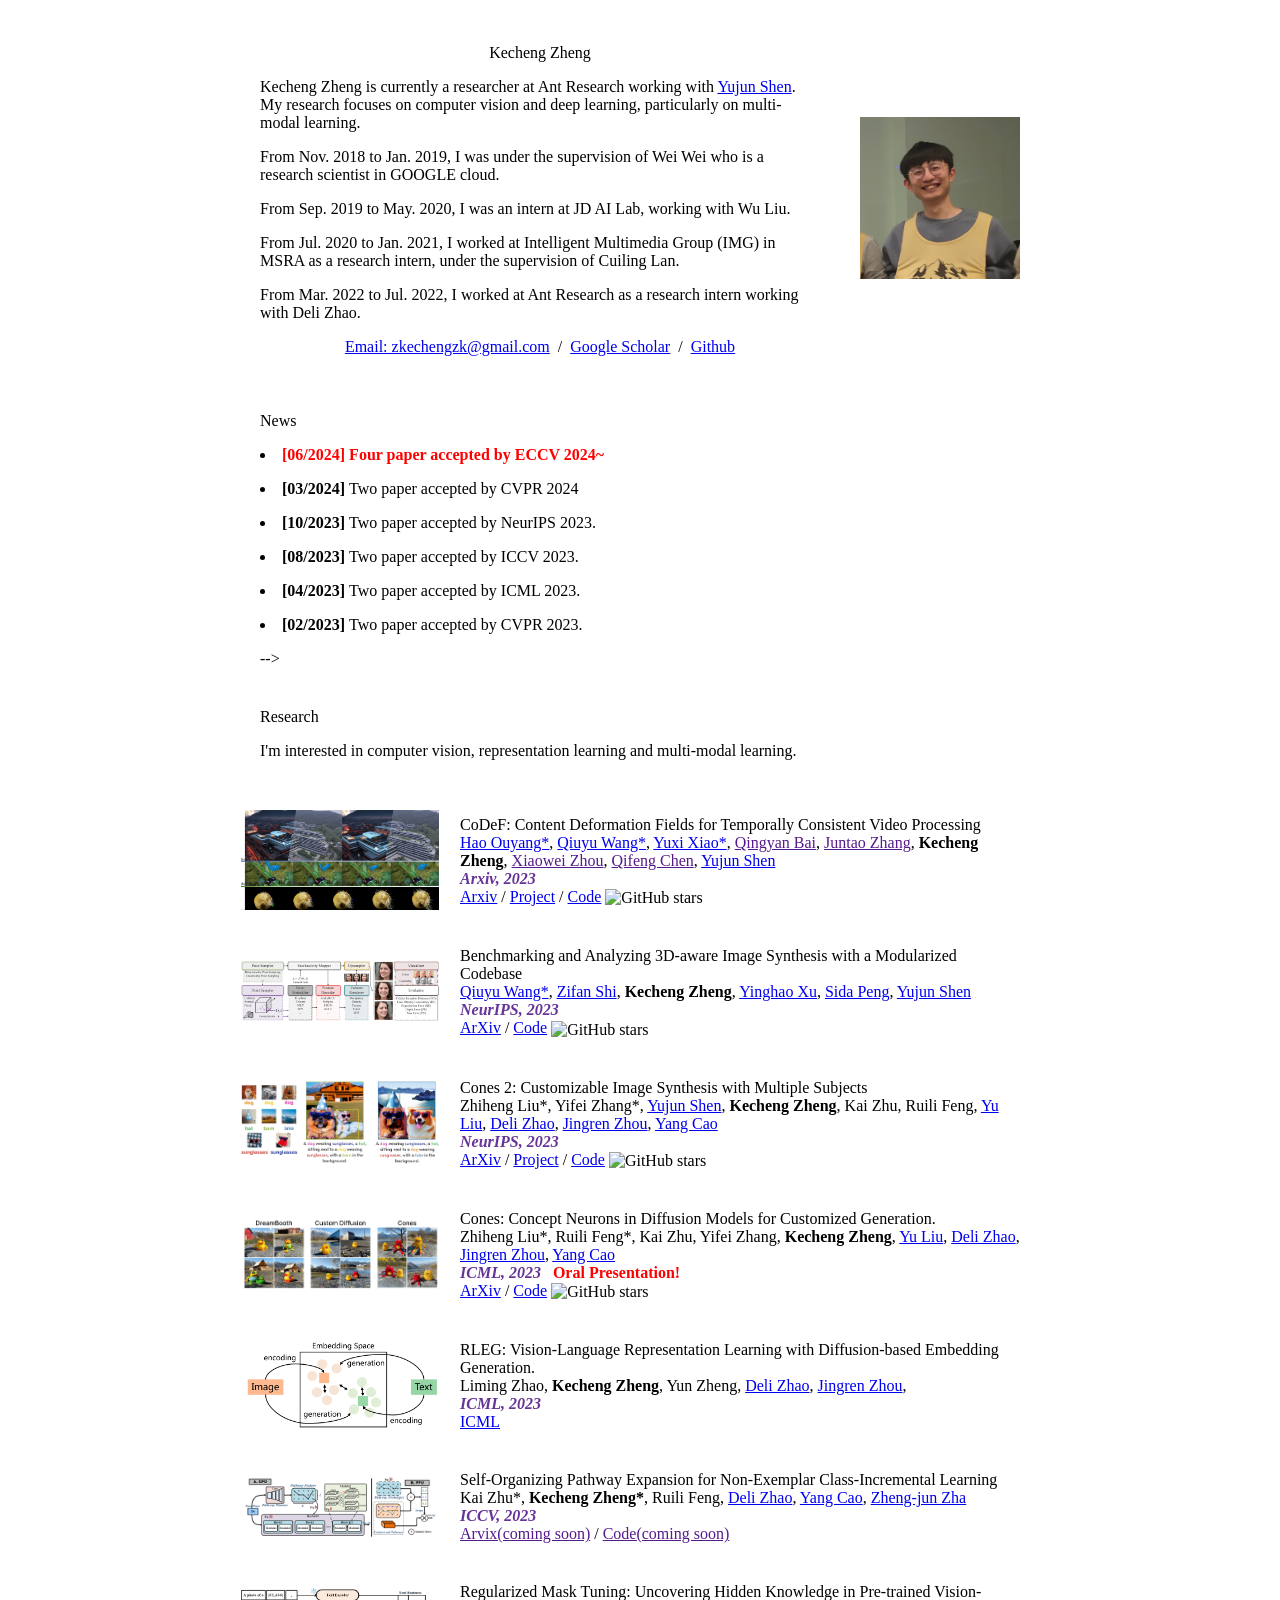
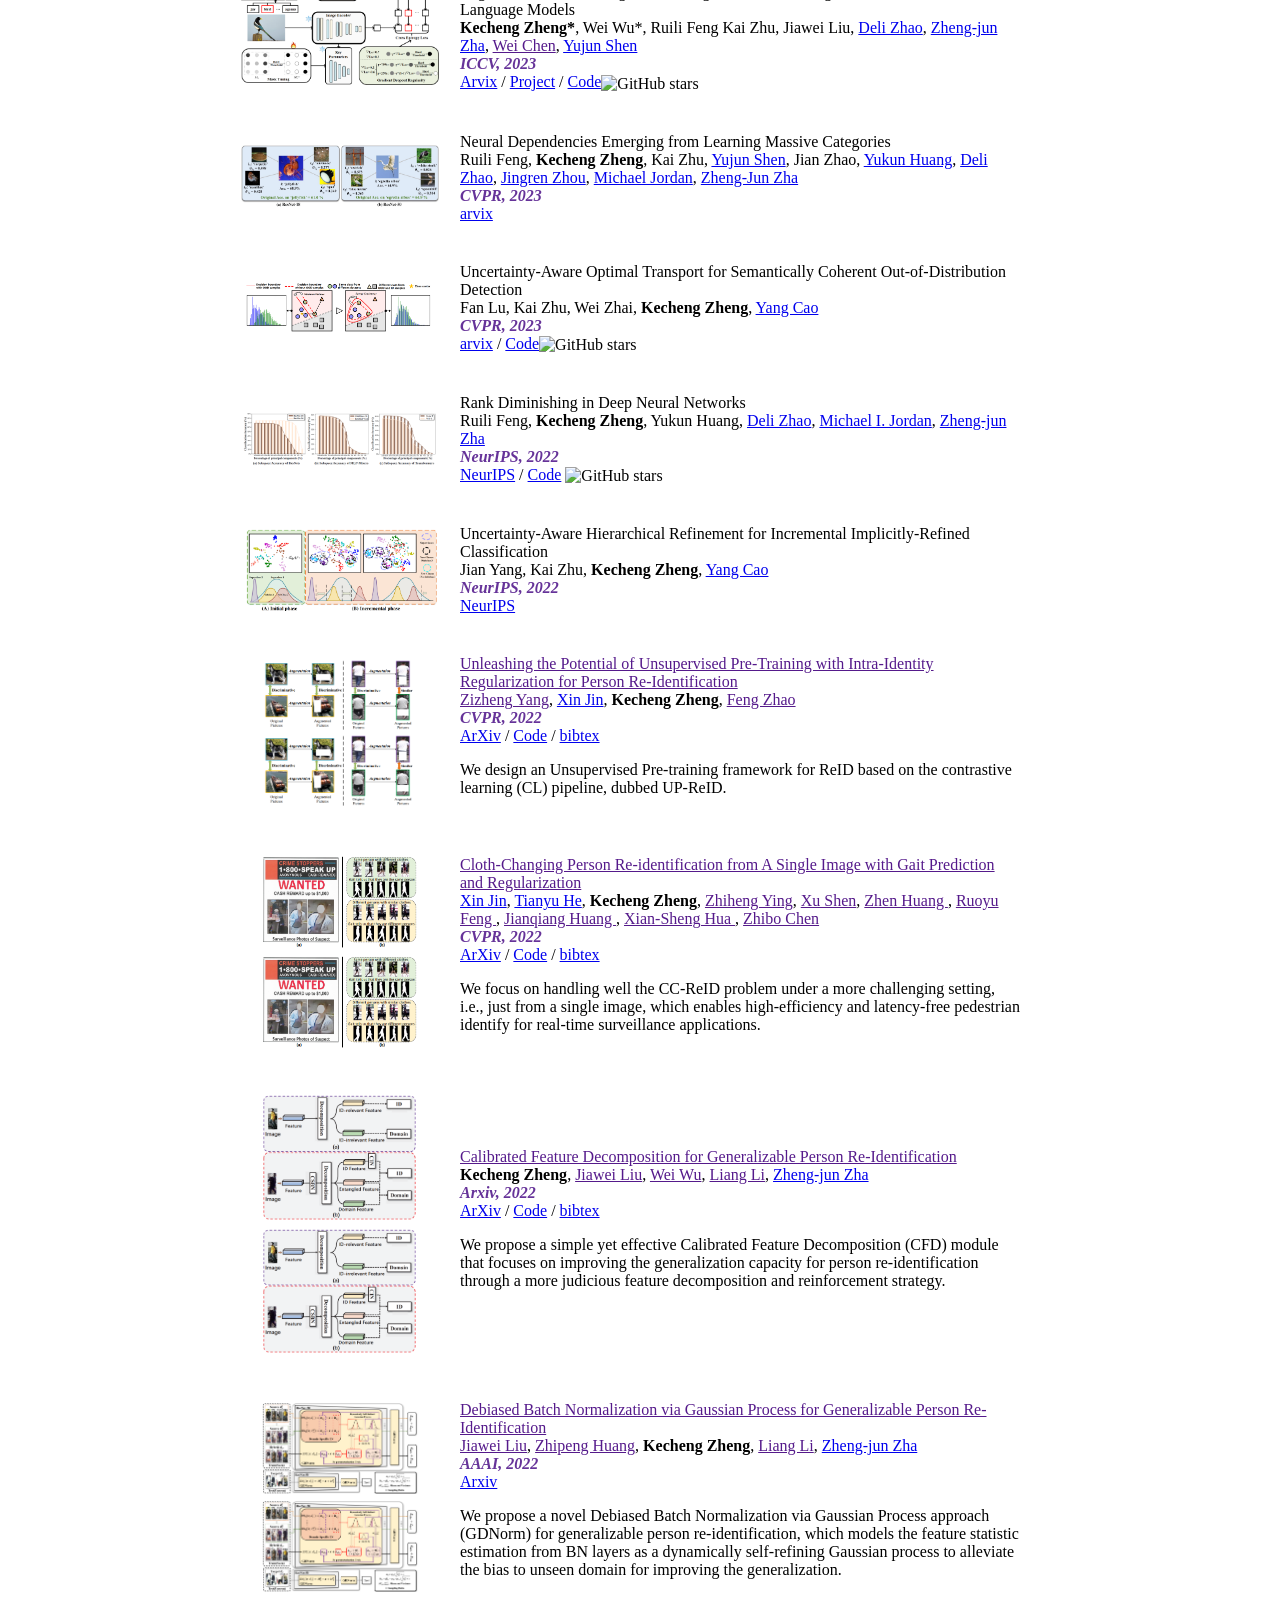
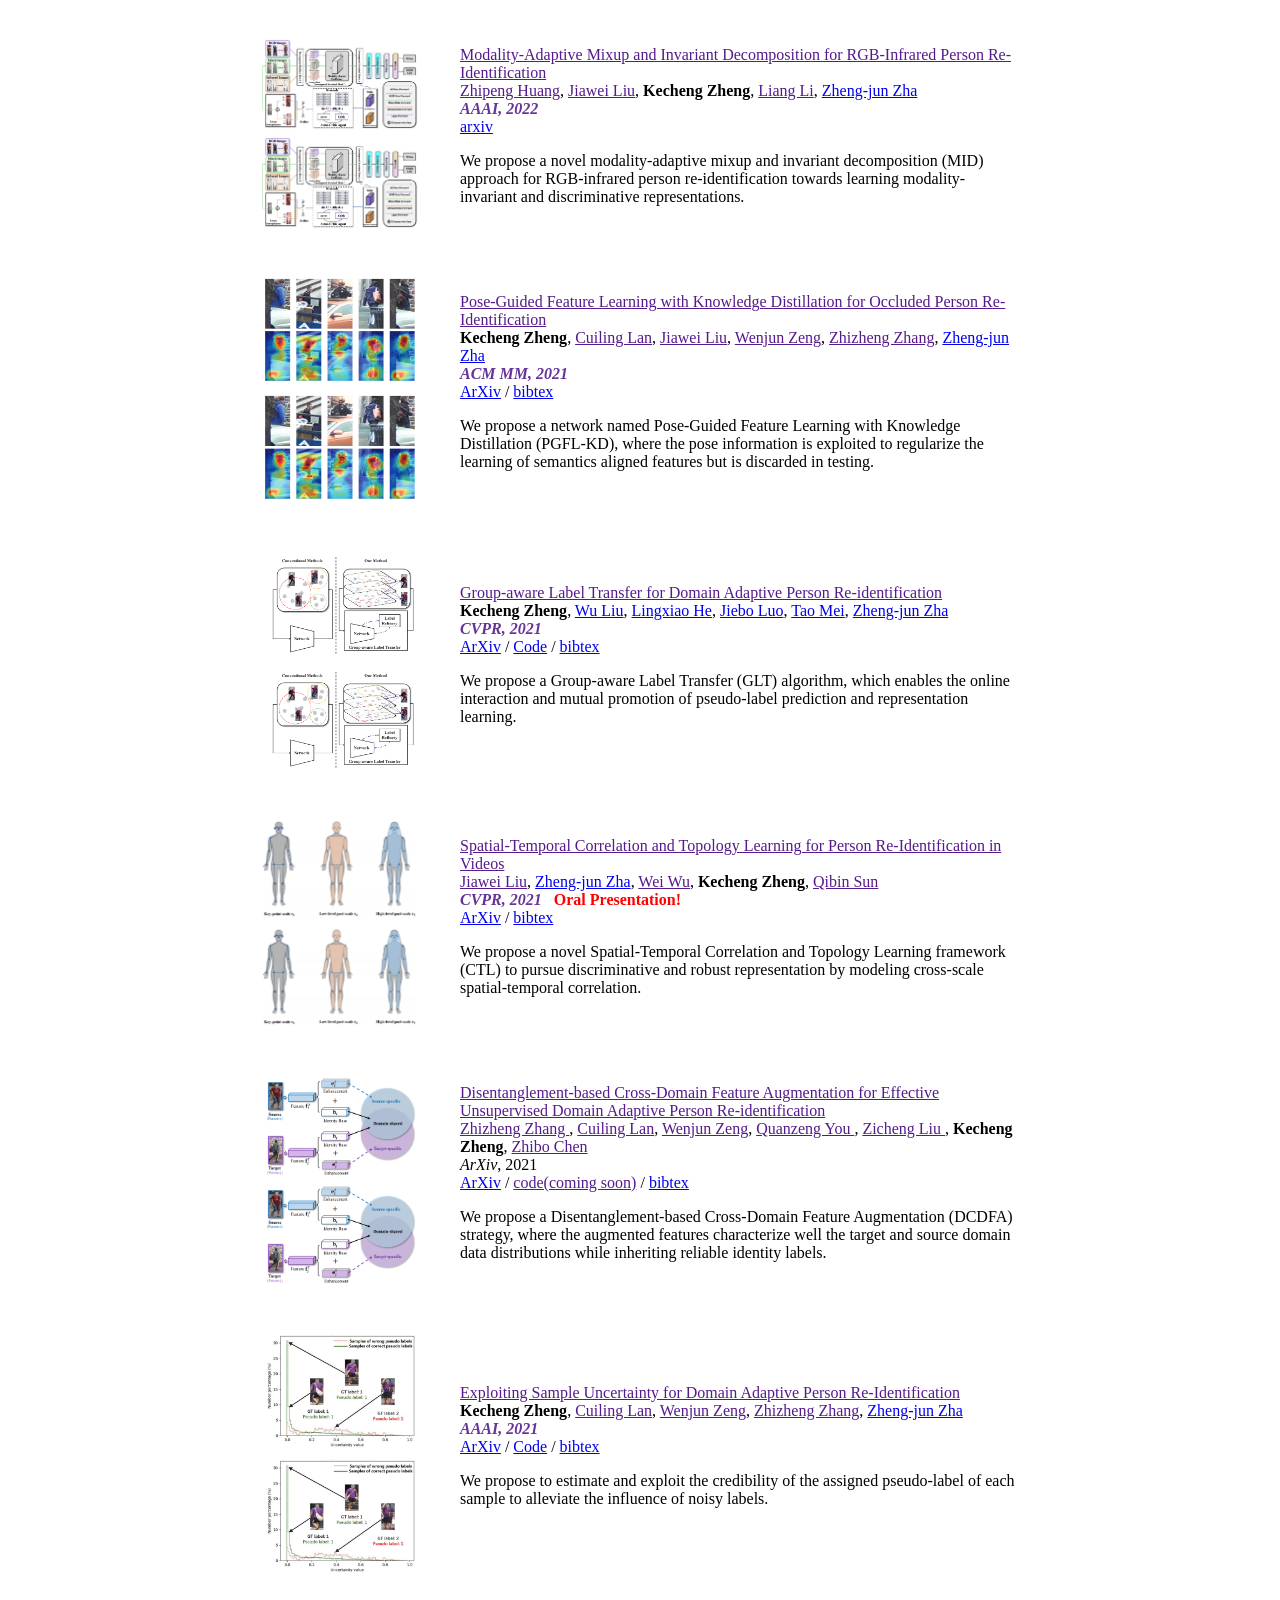
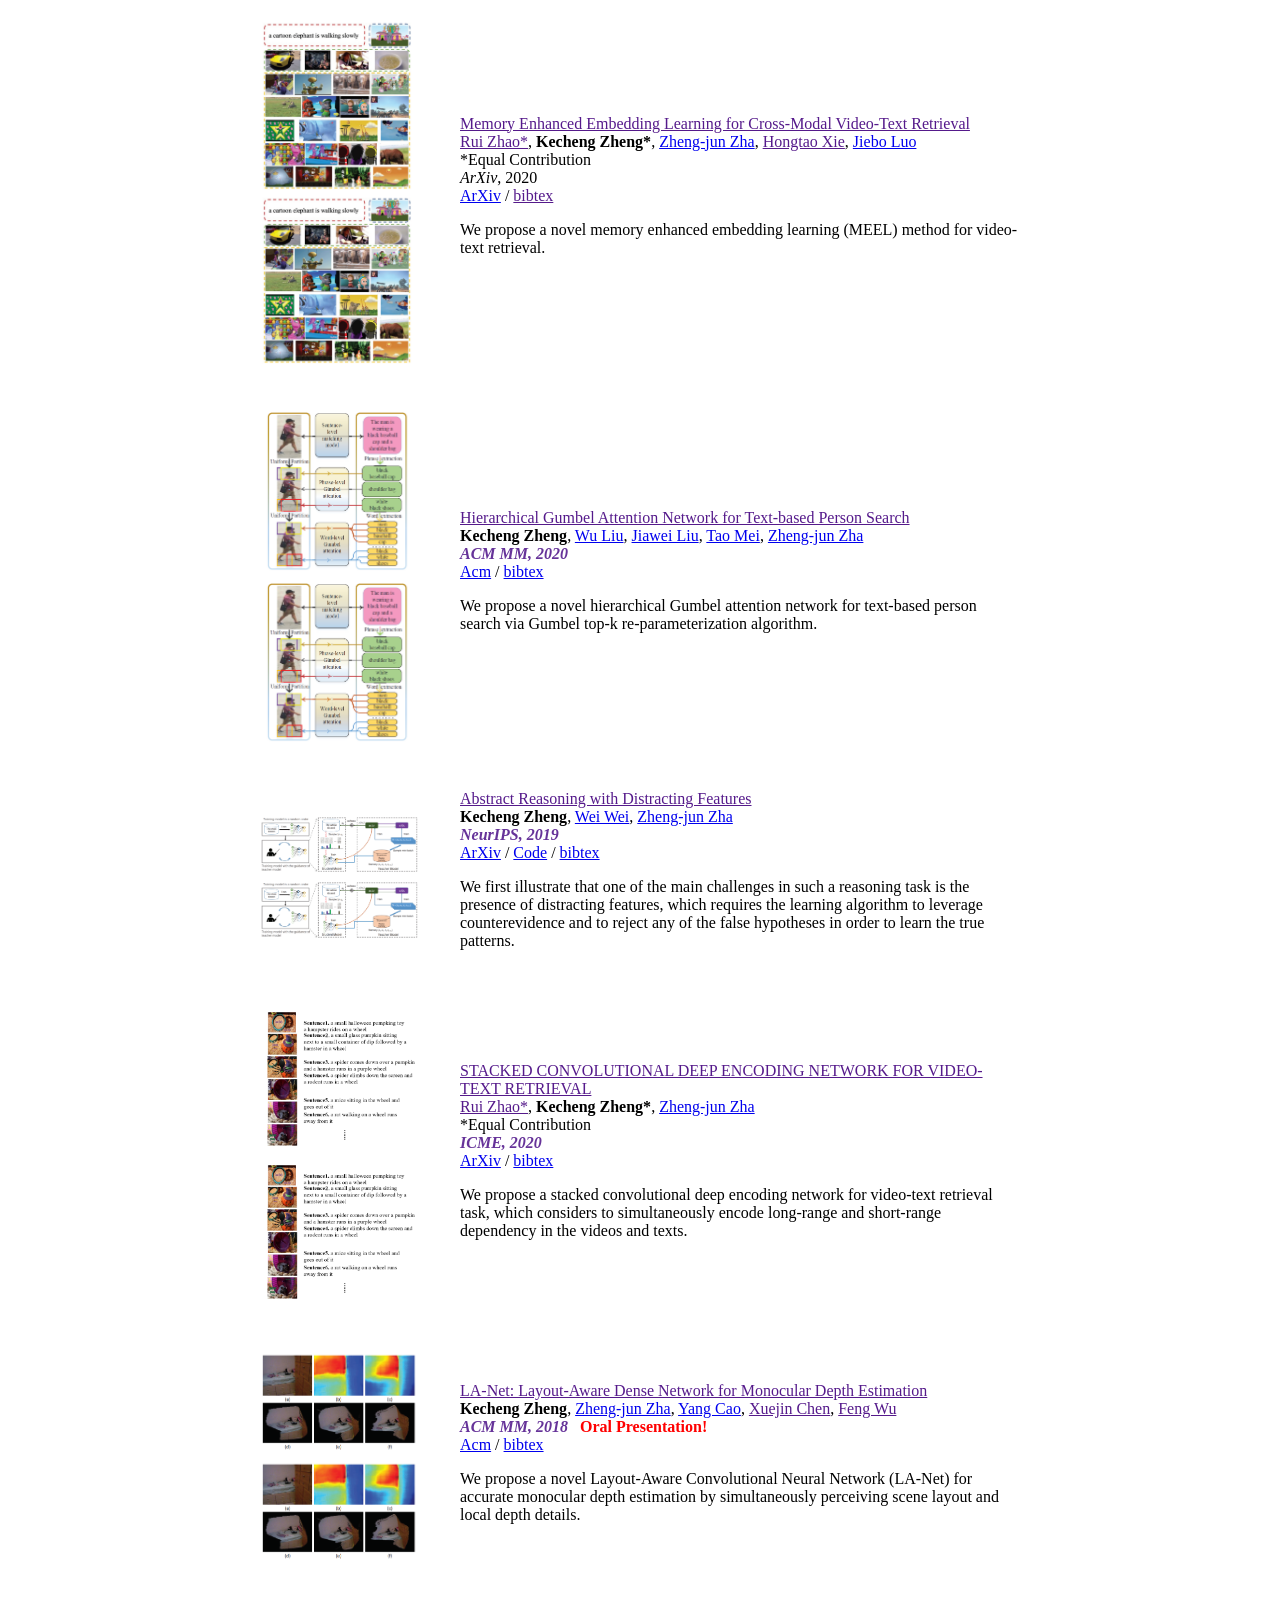
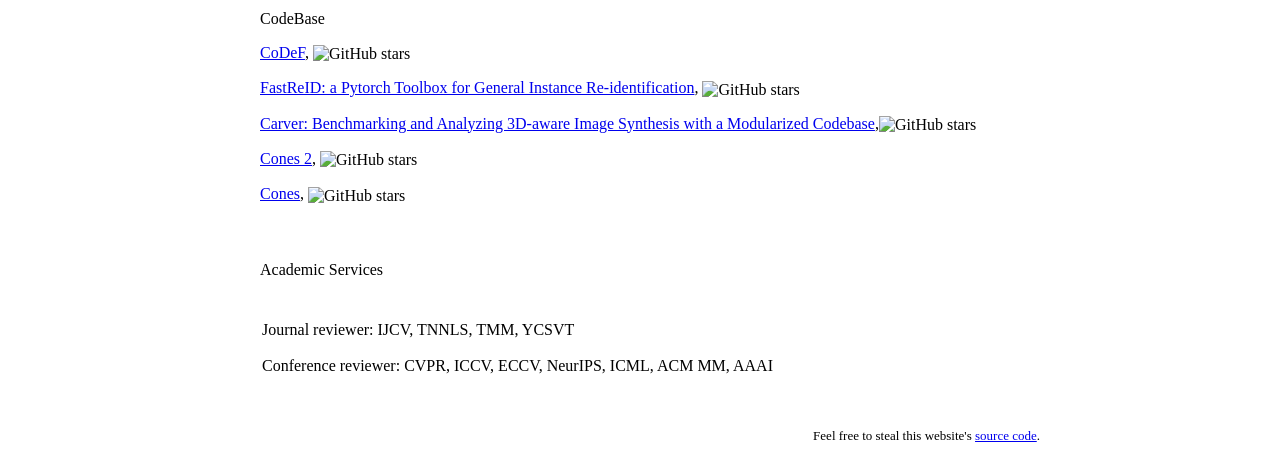
==== index.html @ b2b0fa2f "Update index.html Update ECCV" ====
<!DOCTYPE HTML>
<html lang="en"><head><meta http-equiv="Content-Type" content="text/html; charset=UTF-8">

  <title>Kecheng Zheng</title>
  
  <meta name="author" content="Kecheng Zheng">
  <meta name="viewport" content="width=device-width, initial-scale=1">
  
  <link rel="stylesheet" type="text/css" href="stylesheet.css">
  <link rel="icon" type="image/png" href="images/zkc.jpg">
</head>

<body>
  <table style="width:100%;max-width:800px;border:0px;border-spacing:0px;border-collapse:separate;margin-right:auto;margin-left:auto;"><tbody>
    <tr style="padding:0px">
      <td style="padding:0px">
        <table style="width:100%;border:0px;border-spacing:0px;border-collapse:separate;margin-right:auto;margin-left:auto;"><tbody>
          <tr style="padding:0px">
            <td style="padding:2.5%;width:75%;vertical-align:middle">
              <p style="text-align:center">
                <name>Kecheng Zheng</name>
              </p>
              <p> Kecheng Zheng is currently a researcher at Ant Research working with <a href="https://shenyujun.github.io/" target="_blank">Yujun Shen</a>. My research focuses on computer vision and deep learning, particularly on multi-modal learning.
              </p>
              <p>
                 From Nov. 2018 to Jan. 2019, I was under the supervision of Wei Wei who is a research scientist in GOOGLE cloud.
                </p>
              <p>
                 From Sep. 2019 to May. 2020, I was an intern at JD AI Lab, working with Wu Liu.
                </p>
              <p>
                 From Jul. 2020 to Jan. 2021, I worked at Intelligent Multimedia Group (IMG) in MSRA as a research intern, under the supervision of Cuiling Lan.
              </p>
              <p>
                 From Mar. 2022 to Jul. 2022, I worked at Ant Research as a research intern working with Deli Zhao.
              </p>
<!--              <p>-->
<!--                <font color="red"><strong>-->
<!--              <strong>[08/2023] </strong> Looking for self-motivated interns in multi-modal learning in Ant Research. Please drop your CV to me if interested.</strong></font>-->
<!--              </p>-->
              <p style="text-align:center">
                <a href="mailto:zkechengzk@gmail.com">Email: zkechengzk@gmail.com</a> &nbsp/&nbsp
<!--                <a href="data/JonBarron-CV.pdf">CV</a> &nbsp/&nbsp-->
<!--                <a href="data/JonBarron-bio.txt">Bio</a> &nbsp/&nbsp-->
                <a href="https://scholar.google.com.hk/citations?user=hMDQifQAAAAJ&hl=zh-CN">Google Scholar</a> &nbsp/&nbsp
<!--                <a href="https://twitter.com/jon_barron">Twitter</a> &nbsp/&nbsp-->
                <a href="https://github.com/zkcys001/">Github</a>
              </p>
            </td>
            <td style="padding:2.5%;width:30%;max-width:30%">
              <a href="images/JonBarron.jpg"><img style="width:100%;max-width:100%" alt="profile photo" src="images/zkc.jpg" class="hoverZoomLink"></a>
            </td>
          </tr>
        </tbody></table>

        <table style="width:100%;border:0px;border-spacing:0px;border-collapse:separate;margin-right:auto;margin-left:auto;"><tbody>
            <tr>
            <td style="padding:20px;width:100%;vertical-align:middle">
              <heading>News</heading>
<!--               <p><li> <font color="red"><strong>[10/2023] Looking for self-motivated interns in multi-modal learning. Please drop your CV to me if interested.</strong></font></p> -->
              <p><li> <font color="red"><strong>[06/2024] Four paper accepted by ECCV 2024~</strong></font></p>
              <p><li><strong>[03/2024] </strong> Two paper accepted by CVPR 2024</p>
              <p><li><strong>[10/2023] </strong> Two paper accepted by NeurIPS 2023.</p>
              <p><li><strong>[08/2023] </strong> Two paper accepted by ICCV 2023.</p>
              <p><li><strong>[04/2023] </strong> Two paper accepted by ICML 2023.</p>
              <p><li><strong>[02/2023] </strong> Two paper accepted by CVPR 2023.</p>
<!--              <p><li><strong>[09/2022] </strong> Two paper accepted by NeurIPS 2022.</p>
<!--              <p><li><strong>[05/2022] </strong> One paper accepted by ICML 2022.</p> --> -->
<!--              <p><li><strong>[03/2022] </strong> Three paper accepted by CVPR 2022.</p>-->
<!--              <p><li><strong>[12/2021] </strong> Two paper accepted by AAAI 2022.</p>-->
<!--              <p><li><strong>[12/2021] </strong> Awarded the National Scholarship for Doctoral Students (¥30000).</p>-->
<!--              <p><li><strong>[07/2021] </strong> One paper accepted by ACM MM 2021.</p>-->
<!--              <p><li><strong>[03/2021] </strong> Two papers accepted by CVPR 2021 (one paper as an oral presentation).</p>-->
<!--              <p><li><strong>[12/2020] </strong> One paper accepted by AAAI 2021.</p>-->
<!--              <p><li><strong>[11/2020] </strong> Awarded the Suzhou Industrial Park Scholarship (¥3000).</p>-->
<!--              <p><li><strong>[07/2020] </strong> One paper accepted by ACM MM 2020.</p>-->
<!--              <p><li><strong>[03/2020] </strong> One paper accepted by ICME 2020.</p>-->
<!--              <p><li><strong>[09/2019] </strong> One paper accepted by NeurIPS 2019.</p>-->
<!--              <p><li><strong>[11/2018] </strong> Awarded the Huawei Scholarship (¥8000).</p>-->
            </td>
          </tr>
        </tbody></table>

        <table style="width:100%;border:0px;border-spacing:0px;border-collapse:separate;margin-right:auto;margin-left:auto;"><tbody>
            <tr>
            <td style="padding:20px;width:100%;vertical-align:middle">
              <heading>Research</heading>
              <p>
                I'm interested in computer vision, representation learning and multi-modal learning.
              </p>
            </td>
          </tr>
        </tbody></table>



        <table style="width:100%;border:0px;border-spacing:0px;border-collapse:separate;margin-right:auto;margin-left:auto;"><tbody>
          <tr>
            <td width="25%">
              <img style="width: 100%; max-height: 100px; object-fit: cover;" src="./images/codef.png">
            </td>
            <td style="padding:20px;width:75%;vertical-align:middle">
              <div class="title">
                CoDeF: Content Deformation Fields for Temporally Consistent Video Processing
              </div>
              <div class="author">
                <a href="https://ken-ouyang.github.io" target="_blank">Hao Ouyang*</a>,
                <a href="https://github.com/qiuyu96" target="_blank">Qiuyu Wang*</a>,
                <a href="https://henry123-boy.github.io/" target="_blank">Yuxi Xiao*</a>,
                <a href="" target="_blank">Qingyan Bai</a>,
                <a href="" target="_blank">Juntao Zhang</a>,
                <strong>Kecheng Zheng</strong>,
                <a href="" target="_blank">Xiaowei Zhou</a>,
                <a href="" target="_blank">Qifeng Chen</a>,
                <a href="https://shenyujun.github.io/" target="_blank">Yujun Shen</a>
              </div>
              <em><font color="#663399"><strong>Arxiv, 2023</strong></font></em></em> &nbsp <font color="red"><strong></strong></font>
              <br>
              <div class="material">
                <a href="https://arxiv.org/abs/2308.07926">Arxiv</a> /
                <a href="https://qiuyu96.github.io/CoDeF/">Project</a> /
                <a href="https://github.com/qiuyu96/CoDeF">Code</a> <img alt="GitHub stars" style="vertical-align:middle" src="https://img.shields.io/github/stars/qiuyu96/CoDeF?style=social">
              </div>
            </td>
          </tr>

          <tr>
            <td width="25%">
              <img style="width: 100%; max-height: 100px; object-fit: cover;" src="./images/carver.jpg">
            </td>
            <td style="padding:20px;width:75%;vertical-align:middle">
              <div class="title">
                Benchmarking and Analyzing 3D-aware Image Synthesis with a Modularized Codebase
              </div>
              <div class="author">
                <a href="https://github.com/qiuyu96" target="_blank">Qiuyu Wang*</a>,
                <a href="https://vivianszf.github.io/" target="_blank">Zifan Shi</a>,
                <strong>Kecheng Zheng</strong>,
                <a href="https://justimyhxu.github.io/" target="_blank">Yinghao Xu</a>,
                <a href="https://pengsida.net" target="_blank">Sida Peng</a>,
                <a href="https://shenyujun.github.io/" target="_blank">Yujun Shen</a>
              </div>
              <em><font color="#663399"><strong>NeurIPS, 2023</strong></font></em></em> &nbsp <font color="red"><strong></strong></font>
              <br>
              <div class="material">
                <a href="https://arxiv.org/pdf/2306.12423.pdf" target="_blank">ArXiv</a> /
                <a href="https://github.com/qiuyu96/carver" target="_blank">Code</a> <img alt="GitHub stars" style="vertical-align:middle" src="https://img.shields.io/github/stars/qiuyu96/Carver?style=social">
              </div>
            </td>
          </tr>

          <tr>
            <td width="25%">
              <img style="width: 100%; max-height: 100px; object-fit: cover;" src="./images/cones2.jpg">
            </td>
            <td style="padding:20px;width:75%;vertical-align:middle">
              <div class="title">
                Cones 2: Customizable Image Synthesis with Multiple Subjects
              </div>
              <div class="author">
                Zhiheng Liu*,
                Yifei Zhang*,
                <a href="https://shenyujun.github.io/" target="_blank">Yujun Shen</a>,
                <strong>Kecheng Zheng</strong>,
                Kai Zhu,
                Ruili Feng,
                <a href="https://scholar.google.com/citations?user=8zksQb4AAAAJ" target="_blank">Yu Liu</a>,
                <a href="https://sites.google.com/site/zhaodeli/" target="_blank">Deli Zhao</a>,
                <a href="https://scholar.google.com/citations?user=64zxhRUAAAAJ" target="_blank">Jingren Zhou</a>,
                <a href="https://scholar.google.com/citations?hl=zh-CN&user=K7rTHNcAAAAJ&view_op=list_works&sortby=pubdate">Yang Cao</a>
              </div>
              <em><font color="#663399"><strong>NeurIPS, 2023</strong></font></em></em> &nbsp <font color="red"><strong></strong></font>
              <br>
              <div class="material">
                <a href="https://arxiv.org/pdf/2305.19327.pdf" target="_blank">ArXiv</a> /
                <a href="https://cones-page.github.io/" target="_blank">Project</a> /
                <a href="https://github.com/damo-vilab/Cones-V2" target="_blank">Code</a> <img alt="GitHub stars" style="vertical-align:middle" src="https://img.shields.io/github/stars/damo-vilab/Cones-V2?style=social">
              </div>
            </td>
          </tr>

           <tr>
            <td width="25%">
              <img style="width: 100%; max-height: 100px; object-fit: cover;" src="./images/cones.png">
            </td>
            <td style="padding:20px;width:75%;vertical-align:middle">
              <div class="title">
                Cones: Concept Neurons in Diffusion Models for Customized Generation.
              </div>
              <div class="author">
                Zhiheng Liu*,
                Ruili Feng*,
                Kai Zhu,
                Yifei Zhang,
                <strong>Kecheng Zheng</strong>,
                <a href="https://scholar.google.com/citations?user=8zksQb4AAAAJ" target="_blank">Yu Liu</a>,
                <a href="https://sites.google.com/site/zhaodeli/" target="_blank">Deli Zhao</a>,
                <a href="https://scholar.google.com/citations?user=64zxhRUAAAAJ" target="_blank">Jingren Zhou</a>,
                <a href="https://scholar.google.com/citations?hl=zh-CN&user=K7rTHNcAAAAJ&view_op=list_works&sortby=pubdate">Yang Cao</a>
              </div>
              <em><font color="#663399"><strong>ICML, 2023</strong></font></em></em> &nbsp <font color="red"><strong>Oral Presentation!</strong></font>
              <br>
              <div class="material">
                <a href="https://arxiv.org/pdf/2303.05125.pdf" target="_blank">ArXiv</a> /
                <a href="https://github.com/damo-vilab/Cones" target="_blank">Code</a> <img alt="GitHub stars" style="vertical-align:middle" src="https://img.shields.io/github/stars/damo-vilab/Cones?style=social">
              </div>
            </td>
          </tr>

          <tr>
            <td width="25%">
              <img style="width: 100%; max-height: 100px; object-fit: cover;" src="./images/rleg.png">
            </td>
            <td style="padding:20px;width:75%;vertical-align:middle">
              <div class="title">
                RLEG: Vision-Language Representation Learning with Diffusion-based Embedding Generation.
              </div>
              <div class="author">
                Liming Zhao,
                <strong>Kecheng Zheng</strong>,
                Yun Zheng,
                <a href="https://sites.google.com/site/zhaodeli/" target="_blank">Deli Zhao</a>,
                <a href="https://scholar.google.com/citations?user=64zxhRUAAAAJ" target="_blank">Jingren Zhou</a>,
              </div>
              <em><font color="#663399"><strong>ICML, 2023</strong></font></em></em> &nbsp
              <br>
              <div class="material">
                <a href="https://openreview.net/pdf?id=zBShO1Vmf0" target="_blank">ICML</a>
              </div>
            </td>
          </tr>


          <tr>
            <td width="25%">
              <img style="width: 100%; max-height: 100px; object-fit: cover;" src="./images/pathcl.png">
            </td>
            <td style="padding:20px;width:75%;vertical-align:middle">
              <div class="title">
                Self-Organizing Pathway Expansion for Non-Exemplar Class-Incremental Learning
              </div>
              <div class="author">
                Kai Zhu*,
                <strong>Kecheng Zheng*</strong>,
                Ruili Feng,
                <a href="https://sites.google.com/site/zhaodeli/" target="_blank">Deli Zhao</a>,
                <a href="https://scholar.google.com/citations?hl=zh-CN&user=K7rTHNcAAAAJ&view_op=list_works&sortby=pubdate">Yang Cao</a>,
                <a href="https://dblp.uni-trier.de/search?q=zheng-jun+zha/">Zheng-jun Zha</a>
              </div>
              <em><font color="#663399"><strong>ICCV, 2023</strong></font></em></em> &nbsp <font color="red"><strong></strong></font>
              <br>
              <div class="material">
                <a href="" target="_blank">Arvix(coming soon)</a> /
                <a href="" target="_blank">Code(coming soon)</a>
              </div>
            </td>
          </tr>

          <tr>
            <td width="25%">
              <img style="width: 100%; max-height: 100px; object-fit: cover;" src="./images/mclip.png">
            </td>
            <td style="padding:20px;width:75%;vertical-align:middle">
              <div class="title">
                Regularized Mask Tuning: Uncovering Hidden Knowledge in Pre-trained Vision-Language Models
              </div>
              <div class="author">
                <strong>Kecheng Zheng*</strong>,
                Wei Wu*,
                Ruili Feng
                Kai Zhu,
                Jiawei Liu,
                <a href="https://sites.google.com/site/zhaodeli/" target="_blank">Deli Zhao</a>,
                <a href="https://dblp.uni-trier.de/search?q=zheng-jun+zha/">Zheng-jun Zha</a>,
                <a href="" target="_blank">Wei Chen</a>,
                <a href="https://shenyujun.github.io/" target="_blank">Yujun Shen</a>
              </div>
              <em><font color="#663399"><strong>ICCV, 2023</strong></font></em></em> &nbsp <font color="red"><strong></strong></font>
              <br>
              <div class="material">
                <a href="https://arxiv.org/pdf/2307.15049" target="_blank">Arvix</a> /
                <a href="https://wuw2019.github.io/R-AMT/" target="_blank">Project</a> /
                <a href="https://github.com/wuw2019/R-AMT" target="_blank">Code</a><img alt="GitHub stars" style="vertical-align:middle" src="https://img.shields.io/github/stars/wuw2019/R-AMT?style=social">
              </div>
            </td>
          </tr>



          <tr>
            <td width="25%">
              <img style="width: 100%; max-height: 100px; object-fit: cover;" src="./images/neuraldependency.jpg">
            </td>
            <td style="padding:20px;width:75%;vertical-align:middle">
              <div class="title">
                Neural Dependencies Emerging from Learning Massive Categories
              </div>
              <div class="author">
                Ruili Feng,
                <strong>Kecheng Zheng</strong>,
                Kai Zhu,
                <a href="https://shenyujun.github.io/" target="_blank">Yujun Shen</a>,
                Jian Zhao,
                <a href="https://scholar.google.com/citations?user=lHb5gzoAAAAJ" target="_blank">Yukun Huang</a>,
                <a href="https://sites.google.com/site/zhaodeli/" target="_blank">Deli Zhao</a>,
                <a href="https://scholar.google.com/citations?user=64zxhRUAAAAJ" target="_blank">Jingren Zhou</a>,
                <a href="http://people.eecs.berkeley.edu/~jordan/" target="_blank">Michael Jordan</a>,
                <a href="https://en.auto.ustc.edu.cn/2021/0616/c26828a513174/page.htm" target="_blank">Zheng-Jun Zha</a>
              </div>
              <em><font color="#663399"><strong>CVPR, 2023</strong></font></em></em> &nbsp <font color="red"><strong></strong></font>
              <br>
              <div class="material">
                <a href="https://arxiv.org/pdf/2211.12339.pdf" target="_blank">arvix</a>
              </div>
            </td>
          </tr>

          <tr>
            <td width="25%">
              <img style="width: 100%; max-height: 100px; object-fit: cover;" src="./images/uood.png">
            </td>
            <td style="padding:20px;width:75%;vertical-align:middle">
              <div class="title">
                Uncertainty-Aware Optimal Transport for Semantically Coherent Out-of-Distribution Detection
              </div>
              <div class="author">
                Fan Lu,
                Kai Zhu,
                Wei Zhai,
                <strong>Kecheng Zheng</strong>,
                <a href="https://scholar.google.com/citations?hl=zh-CN&user=K7rTHNcAAAAJ&view_op=list_works&sortby=pubdate">Yang Cao</a>
              </div>
              <em><font color="#663399"><strong>CVPR, 2023</strong></font></em></em> &nbsp <font color="red"><strong></strong></font>
              <br>
              <div class="material">
                <a href="https://arxiv.org/pdf/2303.10449" target="_blank">arvix</a> /
                <a href="https://github.com/LuFan31/ET-OOD" target="_blank">Code</a><img alt="GitHub stars" style="vertical-align:middle" src="https://img.shields.io/github/stars/LuFan31/ET-OOD?style=social">
              </div>
            </td>
          </tr>



          <tr>
            <td width="25%">
              <img style="width: 100%; max-height: 100px; object-fit: cover;" src="./images/rank.png">
            </td>
            <td style="padding:20px;width:75%;vertical-align:middle">
              <div class="title">
                Rank Diminishing in Deep Neural Networks
              </div>
              <div class="author">
                Ruili Feng,
                <strong>Kecheng Zheng</strong>,
                Yukun Huang,
                <a href="https://sites.google.com/site/zhaodeli/" target="_blank">Deli Zhao</a>,
                <a href="https://scholar.google.com/citations?user=yxUduqMAAAAJ&hl=en" target="_blank">Michael I. Jordan</a>,
                <a href="https://dblp.uni-trier.de/search?q=zheng-jun+zha/">Zheng-jun Zha</a>
              </div>
              <em><font color="#663399"><strong>NeurIPS, 2022</strong></font></em></em> &nbsp <font color="red"><strong></strong></font>
              <br>
              <div class="material">
                <a href="https://openreview.net/pdf?id=AJ_flTkNFhP" target="_blank">NeurIPS</a> /
                <a href="https://github.com/hyk1996/Rank-Diminishing-in-Deep-Neural-Networks" target="_blank">Code</a> <img alt="GitHub stars" style="vertical-align:middle" src="https://img.shields.io/github/stars/hyk1996/Rank-Diminishing-in-Deep-Neural-Networks?style=social">
              </div>
            </td>
          </tr>

          <tr>
            <td width="25%">
              <img style="width: 100%; max-height: 100px; object-fit: cover;" src="./images/uiirc.png">
            </td>
            <td style="padding:20px;width:75%;vertical-align:middle">
              <div class="title">
                Uncertainty-Aware Hierarchical Refinement for Incremental Implicitly-Refined Classification
              </div>
              <div class="author">
                Jian Yang,
                Kai Zhu,
                <strong>Kecheng Zheng</strong>,
                <a href="https://scholar.google.com/citations?hl=zh-CN&user=K7rTHNcAAAAJ&view_op=list_works&sortby=pubdate">Yang Cao</a>
              </div>
              <em><font color="#663399"><strong>NeurIPS, 2022</strong></font></em></em> &nbsp <font color="red"><strong></strong></font>
              <br>
              <div class="material">
                <a href="https://proceedings.neurips.cc/paper_files/paper/2022/file/65a723bf7d8dad838c09178270d30e80-Paper-Conference.pdf" target="_blank">NeurIPS</a>
              </div>
            </td>
          </tr>
<!--          <tr onmouseout="car_stop()" onmouseover="car_start()">-->
<!--            <td style="padding:20px;width:15%;vertical-align:middle">-->
<!--              <div class="one">-->
<!--                <div class="two" id='car'>-->
<!--                <img src='images/carver.jpg' width="160">-->
<!--                </div>-->
<!--                <img src='images/carver.jpg' width="160">-->
<!--              </div>-->
<!--              <script type="text/javascript">-->
<!--                function car_start() {-->
<!--                  document.getElementById('cloth').style.opacity = "1";-->
<!--                }-->

<!--                function car_stop() {-->
<!--                  document.getElementById('cloth').style.opacity = "0";-->
<!--                }-->
<!--                unprocessing_stop()-->
<!--              </script>-->
<!--            </td>-->
<!--            <td style="padding:20px;width:75%;vertical-align:middle">-->
<!--              <a href="">-->
<!--                <papertitle>Benchmarking and Analyzing 3D-aware Image Synthesis with a Modularized Codebase</papertitle>-->
<!--              </a>-->
<!--              <br>-->
<!--                <a href="https://github.com/qiuyu96/" target="_blank">Qiuyu Wang</a>,-->
<!--                <a href="https://vivianszf.github.io/" target="_blank">Zifan Shi</a>,-->
<!--                <strong>Kecheng Zheng</strong>,-->
<!--                <a href="https://justimyhxu.github.io/" target="_blank">Yinghao Xu</a>,-->
<!--                <a href="https://pengsida.net" target="_blank">Sida Peng</a>,-->
<!--                <a href="https://shenyujun.github.io/" target="_blank">Yujun Shen</a>-->

<!--              <br>-->
<!--              <em><font color="#663399"><strong>arXiv, 2023</strong></font></em></em> &nbsp <font color="red"><strong></strong></font>-->
<!--              <br>-->
<!--              <a href="https://arxiv.org/pdf/2306.12423.pdf" target="_blank">ArXiv</a> /-->
<!--              <a href="https://github.com/qiuyu96/carver" target="_blank">Code</a>-->
<!--              <p></p>-->
<!--              <p>Overview of our modularized pipeline for 3D-aware image synthesis, which modularizes the generation process in a universal way. Each module can be improved independently, facilitating algorithm development. Note that the discriminator is omitted for simplicity.</p>-->
<!--            </td>-->
<!--          </tr>-->

<!--          <tr onmouseout="cones2_stop()" onmouseover="cones2_start()">-->
<!--            <td style="padding:20px;width:15%;vertical-align:middle">-->
<!--              <div class="one">-->
<!--                <div class="two" id='cones2'>-->
<!--                <img src='images/cones2.jpg' width="160">-->
<!--                </div>-->
<!--                <img src='images/cones2.jpg' width="160">-->
<!--              </div>-->
<!--              <script type="text/javascript">-->
<!--                function cones2_start() {-->
<!--                  document.getElementById('cloth').style.opacity = "1";-->
<!--                }-->

<!--                function cones2_stop() {-->
<!--                  document.getElementById('cloth').style.opacity = "0";-->
<!--                }-->
<!--                unprocessing_stop()-->
<!--              </script>-->
<!--            </td>-->
<!--            <td style="padding:20px;width:75%;vertical-align:middle">-->
<!--              <a href="">-->
<!--                <papertitle>Cones 2: Customizable Image Synthesis with Multiple Subjects</papertitle>-->
<!--              </a>-->
<!--              <br>-->
<!--              Zhiheng Liu*,-->
<!--              Yifei Zhang*,-->
<!--              <a href="https://shenyujun.github.io/" target="_blank">Yujun Shen</a>-->
<!--              <strong>Kecheng Zheng</strong>,-->
<!--              Kai Zhu,-->
<!--              Ruili Feng,-->
<!--              <a href="https://scholar.google.com/citations?user=8zksQb4AAAAJ" target="_blank">Yu Liu</a>,-->
<!--              <a href="https://sites.google.com/site/zhaodeli/" target="_blank">Deli Zhao</a>,-->
<!--              <a href="https://scholar.google.com/citations?user=64zxhRUAAAAJ" target="_blank">Jingren Zhou</a>,-->
<!--              <a href="https://scholar.google.com/citations?hl=zh-CN&user=K7rTHNcAAAAJ&view_op=list_works&sortby=pubdate">Yang Cao</a>-->

<!--              <br>-->
<!--              <em><font color="#663399"><strong>arXiv, 2023</strong></font></em></em> &nbsp <font color="red"><strong></strong></font>-->
<!--              <br>-->
<!--              <a href="https://arxiv.org/pdf/2305.19327.pdf" target="_blank">ArXiv</a> /-->
<!--              <a href="https://cones-page.github.io/" target="_blank">Project</a> /-->
<!--              <a href="https://github.com/damo-vilab/Cones-V2" target="_blank">Code</a>-->
<!--              <p></p>-->
<!--              <p>Cones 2 uses a simple yet effective representation to register a subject. The storage space required for each subject is approximately 5 KB. Moreover, Cones 2 allows for the flexible composition of various subjects without any model tuning.</p>-->
<!--            </td>-->
<!--          </tr>-->

<!--          <tr onmouseout="nd_stop()" onmouseover="nd_start()">-->
<!--            <td style="padding:20px;width:15%;vertical-align:middle">-->
<!--              <div class="one">-->
<!--                <div class="two" id='nd'>-->
<!--                <img src='images/neuraldependency.jpg' width="160">-->
<!--                </div>-->
<!--                <img src='images/neuraldependency.jpg' width="160">-->
<!--              </div>-->
<!--              <script type="text/javascript">-->
<!--                function nd_start() {-->
<!--                  document.getElementById('cloth').style.opacity = "1";-->
<!--                }-->

<!--                function nd_stop() {-->
<!--                  document.getElementById('cloth').style.opacity = "0";-->
<!--                }-->
<!--                unprocessing_stop()-->
<!--              </script>-->
<!--            </td>-->
<!--            <td style="padding:20px;width:75%;vertical-align:middle">-->
<!--              <a href="">-->
<!--                <papertitle> Neural Dependencies Emerging from Learning Massive Categories</papertitle>-->
<!--              </a>-->
<!--              <br>-->
<!--              Ruili Feng,-->
<!--              <strong>Kecheng Zheng</strong>,-->
<!--              Kai Zhu,-->
<!--              <span class="me">Yujun Shen</span>,-->
<!--              Jian Zhao,-->
<!--              <a href="https://scholar.google.com/citations?user=lHb5gzoAAAAJ" target="_blank">Yukun Huang</a>,-->
<!--              <a href="https://sites.google.com/site/zhaodeli/" target="_blank">Deli Zhao</a>,-->
<!--              <a href="https://scholar.google.com/citations?user=64zxhRUAAAAJ" target="_blank">Jingren Zhou</a>,-->
<!--              <a href="http://people.eecs.berkeley.edu/~jordan/" target="_blank">Michael Jordan</a>,-->
<!--              <a href="https://en.auto.ustc.edu.cn/2021/0616/c26828a513174/page.htm" target="_blank">Zheng-Jun Zha</a>-->

<!--              <br>-->
<!--              <em><font color="#663399"><strong>CVPR, 2023</strong></font></em></em> &nbsp <font color="red"><strong></strong></font>-->
<!--              <br>-->
<!--              <a href="https://arxiv.org/pdf/2211.12339.pdf" target="_blank">CVPR</a>-->
<!--              <p></p>-->
<!--            </td>-->
<!--          </tr>-->

          <tr onmouseout="pre_stop()" onmouseover="pre_start()">
            <td style="padding:20px;width:25%;vertical-align:middle">
              <div class="one">
                <div class="two" id='pre'>
                <img src='images/pre.png' width="160">
                </div>
                <img src='images/pre.png' width="160">
              </div>
              <script type="text/javascript">
                function disen_start() {
                  document.getElementById('cloth').style.opacity = "1";
                }

                function disen_stop() {
                  document.getElementById('cloth').style.opacity = "0";
                }
                unprocessing_stop()
              </script>
            </td>
            <td style="padding:20px;width:75%;vertical-align:middle">
              <a href="">
                <papertitle>Unleashing the Potential of Unsupervised Pre-Training with Intra-Identity Regularization for Person Re-Identification</papertitle>
              </a>
              <br>
              <a href=>Zizheng Yang</a>,
              <a href="http://home.ustc.edu.cn/~jinxustc/">Xin Jin</a>,
              <strong>Kecheng Zheng</strong>,
              <a href=>Feng Zhao</a>

              <br>
              <em><font color="#663399"><strong>CVPR, 2022</strong></font></em></em> &nbsp <font color="red"><strong></strong></font>
              <br>
              <a href="https://arxiv.org/abs/2112.00317">ArXiv</a> /
              <a href="https://github.com/Frost-Yang-99/UP-ReID">Code</a> /
              <a href="data/pre.bib">bibtex</a>
              <p></p>
              <p>We design an Unsupervised Pre-training framework for ReID based on the contrastive learning (CL) pipeline, dubbed UP-ReID.</p>
            </td>
          </tr>

          <tr onmouseout="cloth_stop()" onmouseover="cloth_start()">
            <td style="padding:20px;width:25%;vertical-align:middle">
              <div class="one">
                <div class="two" id='cloth'>
                <img src='images/cloth.jpg' width="160">
                </div>
                <img src='images/cloth.jpg' width="160">
              </div>
              <script type="text/javascript">
                function disen_start() {
                  document.getElementById('cloth').style.opacity = "1";
                }

                function disen_stop() {
                  document.getElementById('cloth').style.opacity = "0";
                }
                unprocessing_stop()
              </script>
            </td>
            <td style="padding:20px;width:75%;vertical-align:middle">
              <a href="">
                <papertitle>Cloth-Changing Person Re-identification from A Single Image with Gait Prediction and Regularization</papertitle>
              </a>
              <br>
              <a href="http://home.ustc.edu.cn/~jinxustc/">Xin Jin</a>,
              <a href="http://home.ustc.edu.cn/~hetianyu/">Tianyu He</a>,
              <strong>Kecheng Zheng</strong>,
              <a href=>Zhiheng Ying</a>,
              <a href=>Xu Shen</a>,
              <a href=>Zhen Huang </a>,
              <a href=>Ruoyu Feng </a>,
              <a href=>Jianqiang Huang </a>,
              <a href=>Xian-Sheng Hua </a>,
              <a href=>Zhibo Chen</a>

              <br>
              <em><font color="#663399"><strong>CVPR, 2022</strong></font></em></em> &nbsp <font color="red"><strong></strong></font>
              <br>
              <a href="https://arxiv.org/pdf/2103.15537.pdf">ArXiv</a> /
              <a href="https://github.com/jinx-USTC/GI-ReID">Code</a> /
              <a href="data/cloth.bib">bibtex</a>
              <p></p>
              <p>We focus on handling well the CC-ReID problem under a more challenging setting, i.e., just from a single image, which enables high-efficiency and latency-free pedestrian identify for real-time surveillance applications.</p>
            </td>
          </tr>

          <tr onmouseout="CFD_stop()" onmouseover="CFD_start()">
            <td style="padding:20px;width:25%;vertical-align:middle">
              <div class="one">
                <div class="two" id='CFD'>
                <img src='images/CFD.jpg' width="160">
                </div>
                <img src='images/CFD.jpg' width="160">
              </div>
              <script type="text/javascript">
                function unc_start() {
                  document.getElementById('CFD').style.opacity = "1";
                }

                function unc_stop() {
                  document.getElementById('CFD').style.opacity = "0";
                }
                unprocessing_stop()
              </script>
            </td>
            <td style="padding:20px;width:75%;vertical-align:middle">
              <a href="">
                <papertitle>Calibrated Feature Decomposition for Generalizable Person Re-Identification</papertitle>
              </a>
              <br>
              <strong>Kecheng Zheng</strong>,
              <a href=>Jiawei Liu</a>,
              <a href=>Wei Wu</a>,
              <a href=>Liang Li</a>,
              <a href="https://dblp.uni-trier.de/search?q=zheng-jun+zha/">Zheng-jun Zha</a>


              <br>
              <em><font color="#663399"><strong>Arxiv, 2022</strong></font></em></em> &nbsp <font color="red"><strong></strong></font>
              <br>
              <a href="https://arxiv.org/pdf/2111.13945.pdf">ArXiv</a> /
              <a href="https://github.com/zkcys001/CFD">Code</a> /
              <a href="data/CFD.bib">bibtex</a>
              <p></p>
              <p>We propose a simple yet effective Calibrated Feature Decomposition (CFD) module that focuses on improving the generalization capacity for person re-identification through a more judicious feature decomposition and reinforcement strategy.</p>
            </td>
          </tr>

          <tr onmouseout="GDN_stop()" onmouseover="GDN_start()">
            <td style="padding:20px;width:25%;vertical-align:middle">
              <div class="one">
                <div class="two" id='GDN'>
                <img src='images/GDN.jpg' width="160">
                </div>
                <img src='images/GDN.jpg' width="160">
              </div>
              <script type="text/javascript">
                function unc_start() {
                  document.getElementById('GDN').style.opacity = "1";
                }

                function unc_stop() {
                  document.getElementById('GDN').style.opacity = "0";
                }
                unprocessing_stop()
              </script>
            </td>
            <td style="padding:20px;width:75%;vertical-align:middle">
              <a href="">
                <papertitle>Debiased Batch Normalization via Gaussian Process for Generalizable Person Re-Identification</papertitle>
              </a>
              <br>
              <a href=>Jiawei Liu</a>,
              <a href=>Zhipeng Huang</a>,
              <strong>Kecheng Zheng</strong>,
              <a href=>Liang Li</a>,
              <a href="https://dblp.uni-trier.de/search?q=zheng-jun+zha/">Zheng-jun Zha</a>


              <br>
              <em><font color="#663399"><strong>AAAI, 2022</strong></font></em></em> &nbsp <font color="red"><strong></strong></font>
              <br>
              <a href="https://arxiv.org/abs/2203.01723">Arxiv</a>
              <p></p>
              <p>We propose a novel Debiased Batch Normalization via Gaussian Process approach (GDNorm) for generalizable person re-identification, which models the feature statistic estimation from BN layers as a dynamically self-refining Gaussian process to alleviate the bias to unseen domain for improving the generalization.</p>
            </td>
          </tr>

          <tr onmouseout="MID_stop()" onmouseover="MID_start()">
            <td style="padding:20px;width:25%;vertical-align:middle">
              <div class="one">
                <div class="two" id='MID'>
                <img src='images/MID.jpg' width="160">
                </div>
                <img src='images/MID.jpg' width="160">
              </div>
              <script type="text/javascript">
                function MID_start() {
                  document.getElementById('MID').style.opacity = "1";
                }

                function MID_stop() {
                  document.getElementById('MID').style.opacity = "0";
                }
                unprocessing_stop()
              </script>
            </td>
            <td style="padding:20px;width:75%;vertical-align:middle">
              <a href="">
                <papertitle>Modality-Adaptive Mixup and Invariant Decomposition for RGB-Infrared Person Re-Identification</papertitle>
              </a>
              <br>
              <a href=>Zhipeng Huang</a>,
              <a href=>Jiawei Liu</a>,
              <strong>Kecheng Zheng</strong>,
              <a href=>Liang Li</a>,
              <a href="https://dblp.uni-trier.de/search?q=zheng-jun+zha/">Zheng-jun Zha</a>


              <br>
              <em><font color="#663399"><strong>AAAI, 2022</strong></font></em></em> &nbsp <font color="red"><strong></strong></font>
              <br>
              <a href="https://arxiv.org/abs/2203.01735">arxiv</a>
              <p></p>
              <p>We propose a novel modality-adaptive mixup and invariant decomposition (MID) approach for RGB-infrared person re-identification towards learning modality-invariant and discriminative representations.</p>
            </td>
          </tr>

          <tr onmouseout="pos_stop()" onmouseover="pos_start()">
            <td style="padding:20px;width:25%;vertical-align:middle">
              <div class="one">
                <div class="two" id='pos'>
                <img src='images/pos.jpg' width="160">
                </div>
                <img src='images/pos.jpg' width="160">
              </div>
              <script type="text/javascript">
                function unc_start() {
                  document.getElementById('pos').style.opacity = "1";
                }

                function unc_stop() {
                  document.getElementById('pos').style.opacity = "0";
                }
                unprocessing_stop()
              </script>
            </td>
            <td style="padding:20px;width:75%;vertical-align:middle">
              <a href="">
                <papertitle>Pose-Guided Feature Learning with Knowledge Distillation for Occluded Person Re-Identification</papertitle>
              </a>
              <br>
              <strong>Kecheng Zheng</strong>,
              <a href=>Cuiling Lan</a>,
              <a href=>Jiawei Liu</a>,
              <a href=>Wenjun Zeng</a>,
              <a href=>Zhizheng Zhang</a>,
              <a href="https://dblp.uni-trier.de/search?q=zheng-jun+zha/">Zheng-jun Zha</a>


              <br>
              <em><font color="#663399"><strong>ACM MM, 2021</strong></font></em></em> &nbsp <font color="red"><strong></strong></font>
              <br>
              <a href="https://arxiv.org/pdf/2108.00139.pdf">ArXiv</a> /
<!--              <a href="https://github.com/zkcys001/UDAStrongBaseline">Code</a> /-->
              <a href="data/pos2021.bib">bibtex</a>
              <p></p>
              <p>We propose a network named Pose-Guided Feature Learning with Knowledge Distillation (PGFL-KD), where the pose information is exploited to regularize the learning of semantics aligned features but is discarded in testing.</p>
            </td>
          </tr>

          <tr onmouseout="GLT_stop()" onmouseover="GLT_start()">
            <td style="padding:20px;width:25%;vertical-align:middle">
              <div class="one">
                <div class="two" id='GLT'>
                <img src='images/GLT.jpg' width="160">
                </div>
                <img src='images/GLT.jpg' width="160">
              </div>
              <script type="text/javascript">
                function GLT_start() {
                  document.getElementById('GLT').style.opacity = "1";
                }

                function GLT_stop() {
                  document.getElementById('GLT').style.opacity = "0";
                }
                unprocessing_stop()
              </script>
            </td>
            <td style="padding:20px;width:75%;vertical-align:middle">
              <a href="">
                <papertitle>Group-aware Label Transfer for Domain Adaptive Person Re-identification</papertitle>
              </a>
              <br>
              <strong>Kecheng Zheng</strong>,
              <a href="http://liuwu.weebly.com/">Wu Liu</a>,
              <a href="https://lingxiao-he.github.io/">Lingxiao He</a>,
              <a href="https://www.cs.rochester.edu/u/jluo/">Jiebo Luo</a>,
              <a href="https://taomei.me/?s=Mei">Tao Mei</a>,
              <a href="https://dblp.uni-trier.de/search?q=zheng-jun+zha/">Zheng-jun Zha</a>

              <br>
              <em><font color="#663399"><strong>CVPR, 2021</strong></font></em> &nbsp <font color="red"><strong></strong></font>
              <br>
              <a href="https://arxiv.org/pdf/2103.12366.pdf">ArXiv</a> /
              <a href="https://github.com/zkcys001/UDAStrongBaseline">Code</a> /
              <a href="data/GLT2021.bib">bibtex</a>
              <p></p>
              <p>We propose a Group-aware Label Transfer (GLT) algorithm, which enables the online interaction and mutual promotion of pseudo-label prediction and representation learning.</p>
            </td>
          </tr>

          <tr onmouseout="SCTL_stop()" onmouseover="SCTL_start()">
            <td style="padding:20px;width:25%;vertical-align:middle">
              <div class="one">
                <div class="two" id='SCTL'>
                <img src='images/STCL.jpg' width="160">
                </div>
                <img src='images/STCL.jpg' width="160">
              </div>
              <script type="text/javascript">
                function SCTL_start() {
                  document.getElementById('unprocessing_image').style.opacity = "1";
                }

                function SCTL_stop() {
                  document.getElementById('unprocessing_image').style.opacity = "0";
                }
                unprocessing_stop()
              </script>
            </td>
            <td style="padding:20px;width:75%;vertical-align:middle">
              <a href="">
                <papertitle>Spatial-Temporal Correlation and Topology Learning for Person Re-Identification in Videos</papertitle>
              </a>
              <br>
              <a href=>Jiawei Liu</a>,
              <a href="https://dblp.uni-trier.de/search?q=zheng-jun+zha/">Zheng-jun Zha</a>,
              <a href=>Wei Wu</a>,
              <strong>Kecheng Zheng</strong>,
              <a href=>Qibin Sun</a>

              <br>
              <em><font color="#663399"><strong>CVPR, 2021</strong></font></em></em> &nbsp <font color="red"><strong>Oral Presentation!</strong></font>
              <br>
              <a href="https://arxiv.org/pdf/2104.08241.pdf">ArXiv</a> /
<!--              <a href="">code(coming soon)</a> /-->
              <a href="data/SCTL2021.bib">bibtex</a>
              <p></p>
              <p>We propose a novel Spatial-Temporal Correlation and Topology Learning framework (CTL) to pursue discriminative and robust representation by modeling cross-scale spatial-temporal correlation.</p>
            </td>
          </tr>

          <tr onmouseout="disen_stop()" onmouseover="disen_start()">
            <td style="padding:20px;width:25%;vertical-align:middle">
              <div class="one">
                <div class="two" id='disen'>
                <img src='images/disen.jpg' width="160">
                </div>
                <img src='images/disen.jpg' width="160">
              </div>
              <script type="text/javascript">
                function disen_start() {
                  document.getElementById('unprocessing_image').style.opacity = "1";
                }

                function disen_stop() {
                  document.getElementById('unprocessing_image').style.opacity = "0";
                }
                unprocessing_stop()
              </script>
            </td>
            <td style="padding:20px;width:75%;vertical-align:middle">
              <a href="">
                <papertitle>Disentanglement-based Cross-Domain Feature Augmentation for Effective Unsupervised Domain Adaptive Person Re-identification</papertitle>
              </a>
              <br>
              <a href=>Zhizheng Zhang </a>,
              <a href=>Cuiling Lan</a>,
              <a href=>Wenjun Zeng</a>,
              <a href=>Quanzeng You </a>,
              <a href=>Zicheng Liu </a>,
              <strong>Kecheng Zheng</strong>,
              <a href=>Zhibo Chen</a>

              <br>
              <em>ArXiv</em>, 2021 &nbsp <font color="red"><strong></strong></font>
              <br>
              <a href="https://arxiv.org/pdf/2103.13917.pdf">ArXiv</a> /
              <a href="">code(coming soon)</a> /
              <a href="data/disen.bib">bibtex</a>
              <p></p>
              <p>We propose a Disentanglement-based Cross-Domain Feature Augmentation (DCDFA) strategy, where the augmented features characterize well the target and source domain data distributions while inheriting reliable identity labels.</p>
            </td>
          </tr>

          <tr onmouseout="unc_stop()" onmouseover="unc_start()">
            <td style="padding:20px;width:25%;vertical-align:middle">
              <div class="one">
                <div class="two" id='unc'>
                <img src='images/unc.jpg' width="160">
                </div>
                <img src='images/unc.jpg' width="160">
              </div>
              <script type="text/javascript">
                function unc_start() {
                  document.getElementById('unc').style.opacity = "1";
                }

                function unc_stop() {
                  document.getElementById('unc').style.opacity = "0";
                }
                unprocessing_stop()
              </script>
            </td>
            <td style="padding:20px;width:75%;vertical-align:middle">
              <a href="">
                <papertitle>Exploiting Sample Uncertainty for Domain Adaptive Person Re-Identification</papertitle>
              </a>
              <br>
              <strong>Kecheng Zheng</strong>,
              <a href=>Cuiling Lan</a>,
              <a href=>Wenjun Zeng</a>,
              <a href=>Zhizheng Zhang</a>,
              <a href="https://dblp.uni-trier.de/search?q=zheng-jun+zha/">Zheng-jun Zha</a>


              <br>
              <em><font color="#663399"><strong>AAAI, 2021</strong></font></em></em> &nbsp <font color="red"><strong></strong></font>
              <br>
              <a href="https://arxiv.org/pdf/2012.08733.pdf">ArXiv</a> /
              <a href="https://github.com/zkcys001/UDAStrongBaseline">Code</a> /
              <a href="data/unc2021.bib">bibtex</a>
              <p></p>
              <p>We propose to estimate and exploit the  credibility of the assigned pseudo-label of each sample to alleviate the influence of noisy labels.</p>
            </td>
          </tr>

          <tr onmouseout="vtm_stop()" onmouseover="vtm_start()">
            <td style="padding:20px;width:25%;vertical-align:middle">
              <div class="one">
                <div class="two" id='vtm'>
                <img src='images/vtm.jpg' width="160">
                </div>
                <img src='images/vtm.jpg' width="160">
              </div>
              <script type="text/javascript">
                function vtm_start() {
                  document.getElementById('vtm').style.opacity = "1";
                }

                function vtm_stop() {
                  document.getElementById('vtm').style.opacity = "0";
                }
                unprocessing_stop()
              </script>
            </td>
            <td style="padding:20px;width:75%;vertical-align:middle">
              <a href="">
                <papertitle>Memory Enhanced Embedding Learning for Cross-Modal Video-Text Retrieval</papertitle>
              </a>
              <br>
              <a href="">Rui Zhao*</a>,
              <strong>Kecheng Zheng*</strong>,
              <a href="https://dblp.uni-trier.de/search?q=zheng-jun+zha/">Zheng-jun Zha</a>,
              <a href="">Hongtao Xie</a>,
              <a href="https://www.cs.rochester.edu/u/jluo/">Jiebo Luo</a>
              <br>*Equal Contribution

              <br>
              <em>ArXiv</em>, 2020 &nbsp <font color="red"><strong></strong></font>
              <br>
              <a href="https://arxiv.org/pdf/2103.15686.pdf">ArXiv</a> /
              <a href="">bibtex</a>
              <p></p>
              <p>We propose a novel memory enhanced embedding learning (MEEL) method for video-text retrieval.</p>
            </td>
          </tr>

          <tr onmouseout="htp_stop()" onmouseover="htp_start()">
            <td style="padding:20px;width:25%;vertical-align:middle">
              <div class="one">
                <div class="two" id='htp'>
                <img src='images/htp.jpg' width="160">
                </div>
                <img src='images/htp.jpg' width="160">
              </div>
              <script type="text/javascript">
                function htp_start() {
                  document.getElementById('abs').style.opacity = "1";
                }

                function htp_stop() {
                  document.getElementById('abs').style.opacity = "0";
                }
                unprocessing_stop()
              </script>
            </td>
            <td style="padding:20px;width:75%;vertical-align:middle">
              <a href="">
                <papertitle>Hierarchical Gumbel Attention Network for Text-based Person Search</papertitle>
              </a>
              <br>

              <strong>Kecheng Zheng</strong>,
              <a href="http://liuwu.weebly.com/">Wu Liu</a>,
              <a href="https://lingxiao-he.github.io/">Jiawei Liu</a>,
              <a href="https://taomei.me/?s=Mei">Tao Mei</a>,
              <a href="https://dblp.uni-trier.de/search?q=zheng-jun+zha/">Zheng-jun Zha</a>

              <br>
              <em><font color="#663399"><strong>ACM MM, 2020 </strong></font></em></em> &nbsp <font color="red"><strong></strong></font>
              <br>
              <a href="https://www.researchgate.net/profile/Kecheng-Zheng/publication/346192190_Hierarchical_Gumbel_Attention_Network_for_Text-based_Person_Search/links/604727714585154e8c878f1b/Hierarchical-Gumbel-Attention-Network-for-Text-based-Person-Search.pdf?_sg%5B0%5D=Hq7hZQonooMDf7A82hM5BbfE45nZW5iSJqoeJDbsINa_q1qJclyw8r_w_5hObWoC14OkXdqwVSiREJSRnDwcNw.NUMi9TJcGDMYIit1hcRJsyvxIdrfrd9oXE7NDY90zwUoISLE1jCcuhm5nXuaUM4tdS7xlkBeIPGOcUlLdQz7EA&_sg%5B1%5D=G57TCmgqt6GIYLNqoyTQliTRewmuo16Xkz5Pk4C2XMFeeQnEaqpf6EBwKrc0TmwhyvsBqBDX2N6XB0Xq7pdHkui6gaEzxO2IuD_U-vfoSKUJ.NUMi9TJcGDMYIit1hcRJsyvxIdrfrd9oXE7NDY90zwUoISLE1jCcuhm5nXuaUM4tdS7xlkBeIPGOcUlLdQz7EA&_iepl=">Acm</a> /
              <a href="data/htp2019.bib">bibtex</a>
              <p></p>
              <p>We propose a novel hierarchical Gumbel attention network for text-based person search via Gumbel top-k re-parameterization algorithm.</p>
            </td>
          </tr>

          <tr onmouseout="abs_stop()" onmouseover="abs_start()">
            <td style="padding:20px;width:25%;vertical-align:middle">
              <div class="one">
                <div class="two" id='abs'>
                <img src='images/abs.jpg' width="160">
                </div>
                <img src='images/abs.jpg' width="160">
              </div>
              <script type="text/javascript">
                function abs_start() {
                  document.getElementById('abs').style.opacity = "1";
                }

                function abs_stop() {
                  document.getElementById('abs').style.opacity = "0";
                }
                unprocessing_stop()
              </script>
            </td>
            <td style="padding:20px;width:75%;vertical-align:middle">
              <a href="">
                <papertitle>Abstract Reasoning with Distracting Features</papertitle>
              </a>
              <br>
              <strong>Kecheng Zheng</strong>,
              <a href="http://www.weiwei.one/">Wei Wei</a>,
              <a href="https://dblp.uni-trier.de/search?q=zheng-jun+zha/">Zheng-jun Zha</a>


              <br>
               <em><font color="#663399"><strong>NeurIPS, 2019 </strong></font></em> &nbsp <font color="red"><strong></strong></font>
              <br>
              <a href="https://arxiv.org/pdf/1912.00569">ArXiv</a> /
              <a href="https://github.com/zkcys001/distracting_feature">Code</a> /
              <a href="data/abs2019.bib">bibtex</a>
              <p></p>
              <p>We first illustrate that one of the main challenges in such a reasoning task is the presence of distracting features, which requires the learning algorithm to leverage counterevidence
and to reject any of the false hypotheses in order to learn the true patterns.</p>
            </td>
          </tr>

          <tr onmouseout="vt_stop()" onmouseover="vt_start()">
            <td style="padding:20px;width:25%;vertical-align:middle">
              <div class="one">
                <div class="two" id='vt'>
                <img src='images/vt.jpg' width="160">
                </div>
                <img src='images/vt.jpg' width="160">
              </div>
              <script type="text/javascript">
                function vt_start() {
                  document.getElementById('vt').style.opacity = "1";
                }

                function vt_stop() {
                  document.getElementById('vt').style.opacity = "0";
                }
                unprocessing_stop()
              </script>
            </td>
            <td style="padding:20px;width:75%;vertical-align:middle">
              <a href="">
                <papertitle>STACKED CONVOLUTIONAL DEEP ENCODING NETWORK FOR VIDEO-TEXT RETRIEVAL</papertitle>
              </a>
              <br>
              <a href="">Rui Zhao*</a>,
              <strong>Kecheng Zheng*</strong>,
              <a href="https://dblp.uni-trier.de/search?q=zheng-jun+zha/">Zheng-jun Zha</a>
              <br>*Equal Contribution

              <br>
              <em><font color="#663399"><strong>ICME, 2020 </strong></font></em> &nbsp <font color="red"><strong></strong></font>
              <br>
              <a href="https://arxiv.org/pdf/2004.04959.pdf">ArXiv</a> /
              <a href="data/vt.bib">bibtex</a>
              <p></p>
              <p>We propose a stacked convolutional deep encoding network for video-text retrieval task, which considers to simultaneously encode long-range and short-range dependency in the videos and texts.</p>
            </td>
          </tr>

          <tr onmouseout="layout_stop()" onmouseover="layout_start()">
            <td style="padding:20px;width:25%;vertical-align:middle">
              <div class="one">
                <div class="two" id='layout'>
                <img src='images/layout.jpg' width="160">
                </div>
                <img src='images/layout.jpg' width="160">
              </div>
              <script type="text/javascript">
                function layout_stop() {
                  document.getElementById('layout').style.opacity = "1";
                }

                function layout_start() {
                  document.getElementById('layout').style.opacity = "0";
                }
                unprocessing_stop()
              </script>
            </td>
            <td style="padding:20px;width:75%;vertical-align:middle">
              <a href="">
                <papertitle>LA-Net: Layout-Aware Dense Network for Monocular Depth Estimation</papertitle>
              </a>
              <br>

              <strong>Kecheng Zheng</strong>,
              <a href="https://dblp.uni-trier.de/search?q=zheng-jun+zha/">Zheng-jun Zha</a>,
              <a href="https://scholar.google.com/citations?hl=zh-CN&user=K7rTHNcAAAAJ&view_op=list_works&sortby=pubdate">Yang Cao</a>,
              <a href="">Xuejin Chen</a>,
              <a href="">Feng Wu</a>

              <br>
              <em><font color="#663399"><strong>ACM MM, 2018</strong></font></em> &nbsp <font color="red"><strong>Oral Presentation!</strong></font>
              <br>
              <a href="https://dl.acm.org/doi/abs/10.1145/3240508.3240628">Acm</a> /
              <a href="data/layout2019.bib">bibtex</a>
              <p></p>
              <p>We propose a novel Layout-Aware Convolutional Neural Network (LA-Net) for accurate monocular depth estimation by simultaneously perceiving scene layout and local depth details.</p>
            </td>
          </tr></table>


        <table style="width:100%;border:0px;border-spacing:0px;border-collapse:separate;margin-right:auto;margin-left:auto;"><tbody>
            <tr>
            <td style="padding:20px;width:100%;vertical-align:middle">
              <heading>CodeBase</heading>
              <p>
                <a href="https://github.com/qiuyu96/CoDeF">CoDeF</a>, <img alt="GitHub stars" style="vertical-align:middle" src="https://img.shields.io/github/stars/qiuyu96/CoDeF?style=social">
              </p>
              <p>
                <a href="https://github.com/JDAI-CV/fast-reid">FastReID: a Pytorch Toolbox for General Instance Re-identification</a>, <img alt="GitHub stars" style="vertical-align:middle" src="https://img.shields.io/github/stars/JDAI-CV/fast-reid?style=social">
              </p>
              <p>
                <a href="https://github.com/qiuyu96/Carver">Carver: Benchmarking and Analyzing 3D-aware Image Synthesis with a Modularized Codebase</a>,<img alt="GitHub stars" style="vertical-align:middle" src="https://img.shields.io/github/stars/qiuyu96/Carver?style=social">
              </p>
              <p>
                <a href="https://github.com/damo-vilab/Cones-V2">Cones 2</a>, <img alt="GitHub stars" style="vertical-align:middle" src="https://img.shields.io/github/stars/damo-vilab/Cones-V2?style=social">
              </p>
              <p>
                <a href="https://github.com/damo-vilab/Cones">Cones</a>, <img alt="GitHub stars" style="vertical-align:middle" src="https://img.shields.io/github/stars/damo-vilab/Cones?style=social">
              </p>
            </td>
          </tr>
        </tbody></table>


        <table width="100%" align="center" border="0" cellspacing="0" cellpadding="20"><tbody>
          <tr>
            <td>
              <heading>Academic Services</heading>
            </td>
          </tr>
        </tbody></table>
        <table width="100%" align="center" border="0" cellpadding="20"><tbody>
          <tr>
<!--            <td style="padding:20px;width:25%;vertical-align:middle"><img src="images/cvf.jpg"></td>-->
            <td width="100%" valign="center">
              Journal reviewer: IJCV, TNNLS, TMM, YCSVT
              <br><br>
              Conference reviewer: CVPR, ICCV, ECCV, NeurIPS, ICML, ACM MM, AAAI

<!--              <a href="http://cvpr2021.thecvf.com/area-chairs">Area Chair, CVPR 2021</a>-->
<!--              <br><br>-->
<!--              <a href="http://cvpr2019.thecvf.com/area_chairs">Area Chair, CVPR 2019</a>-->
<!--              <br><br>-->
<!--              <a href="http://cvpr2018.thecvf.com/organizers/area_chairs">Area Chair, CVPR 2018</a>-->
            </td>
          </tr>

        </tbody></table>


        <table style="width:100%;border:0px;border-spacing:0px;border-collapse:separate;margin-right:auto;margin-left:auto;"><tbody>
          <tr>
            <td style="padding:0px">
              <br>
              <p style="text-align:right;font-size:small;">
                Feel free to steal this website's <a href="https://github.com/jonbarron/jonbarron_website">source code</a>.

                <br>
              </p>
            </td>
          </tr>
        </tbody></table>


      </td>
    </tr>
  </table>
</body>

</html>
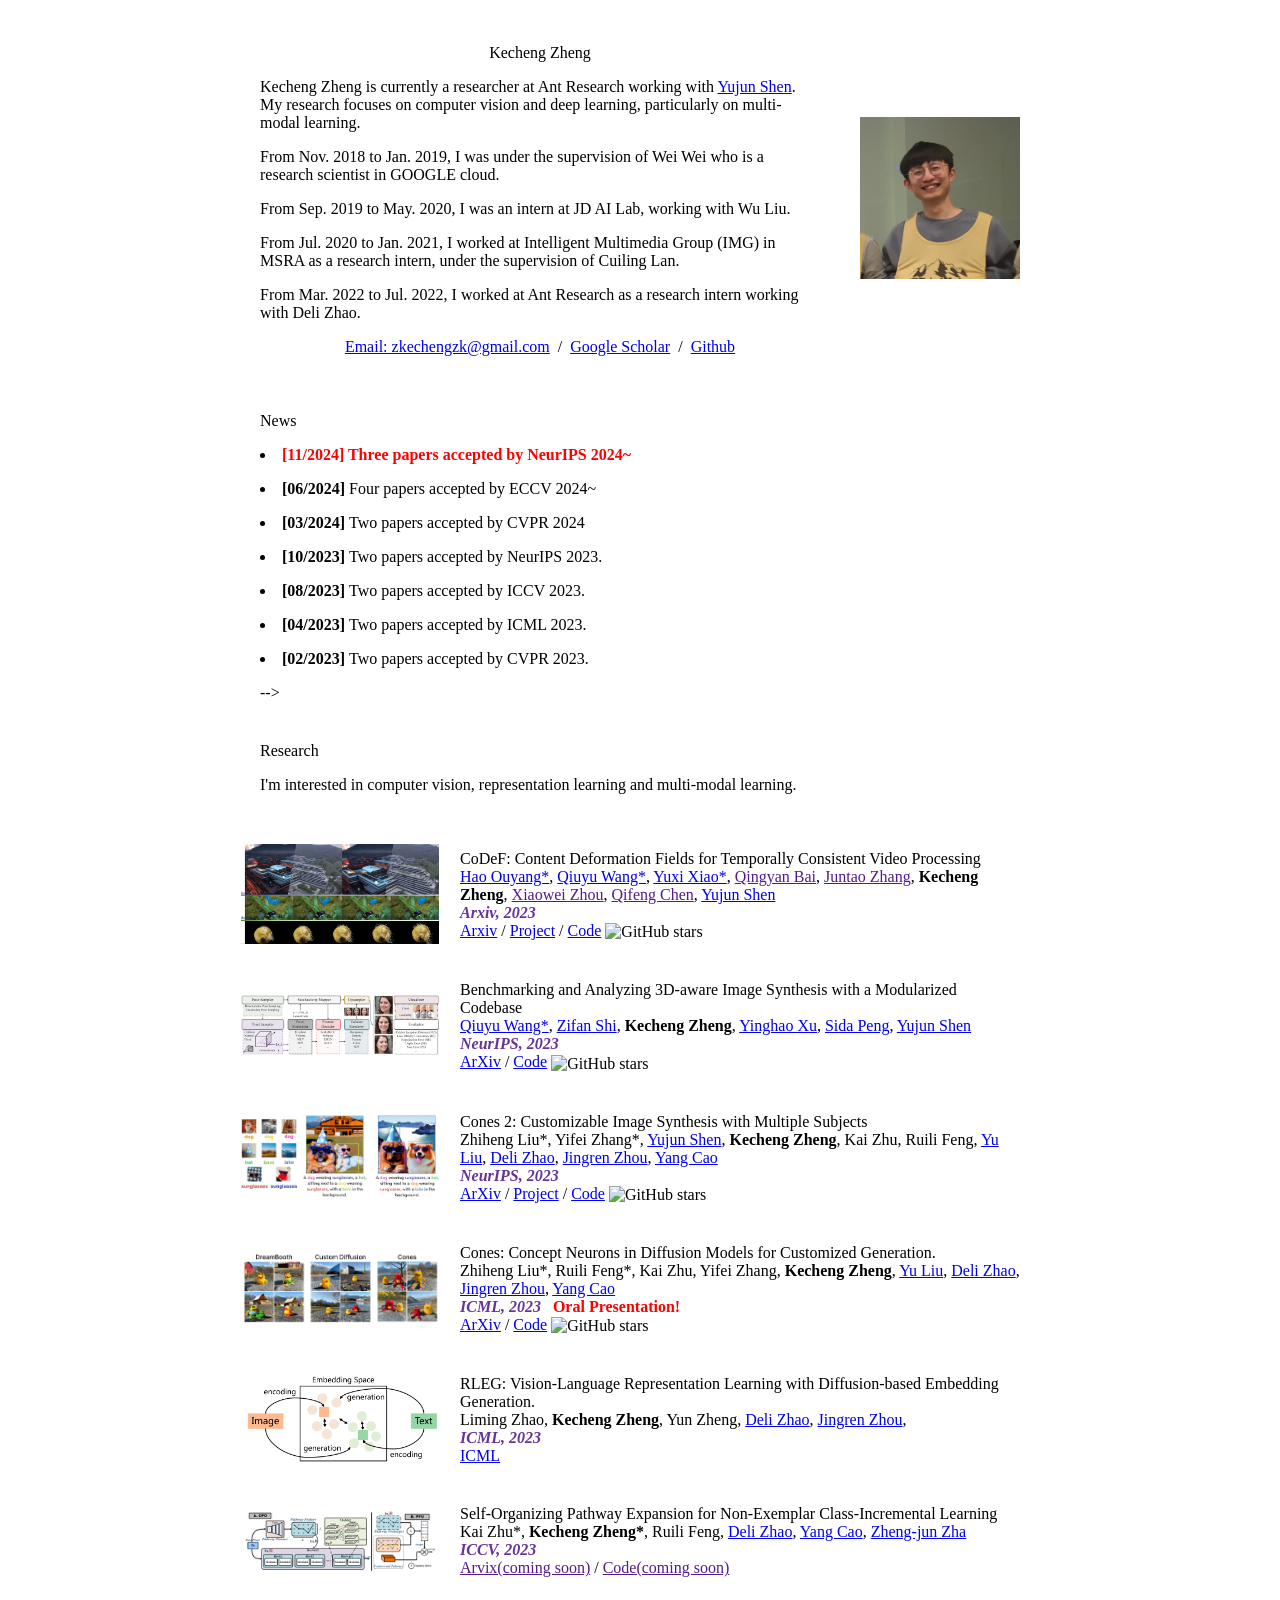
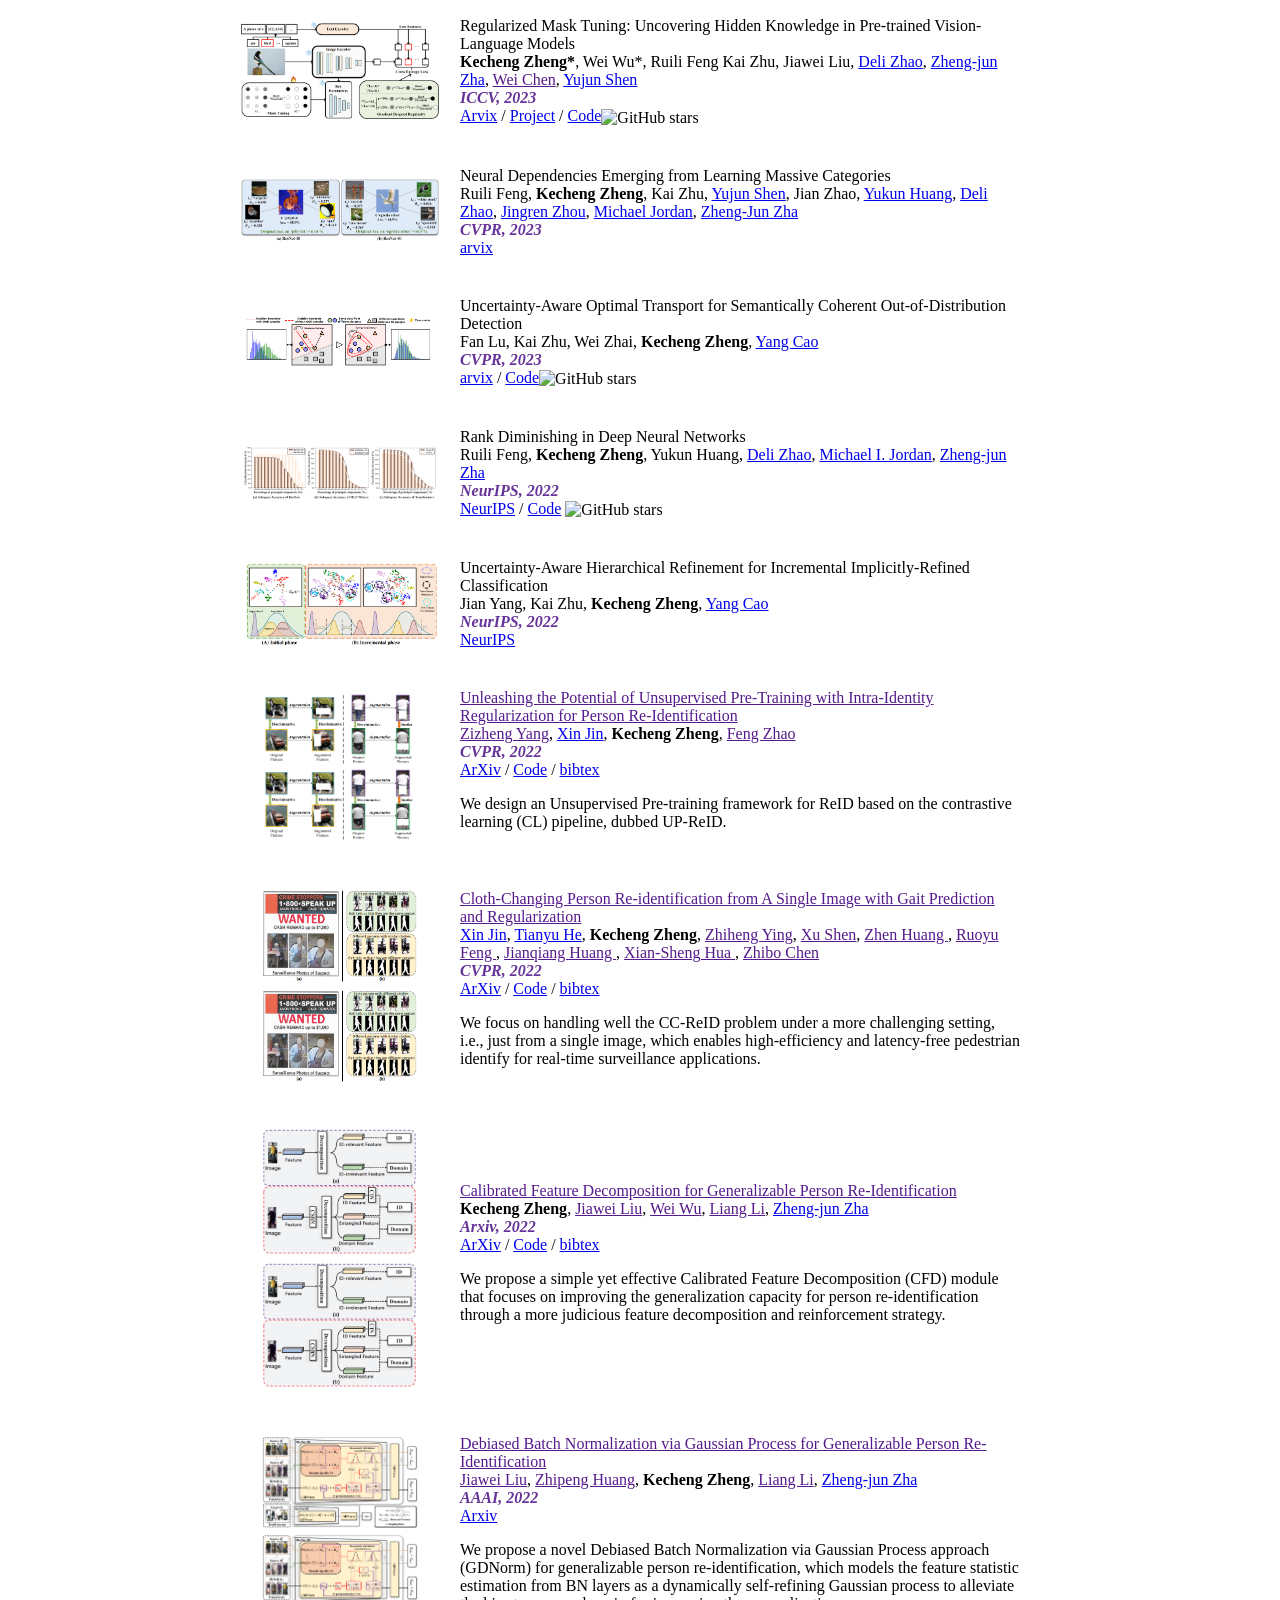
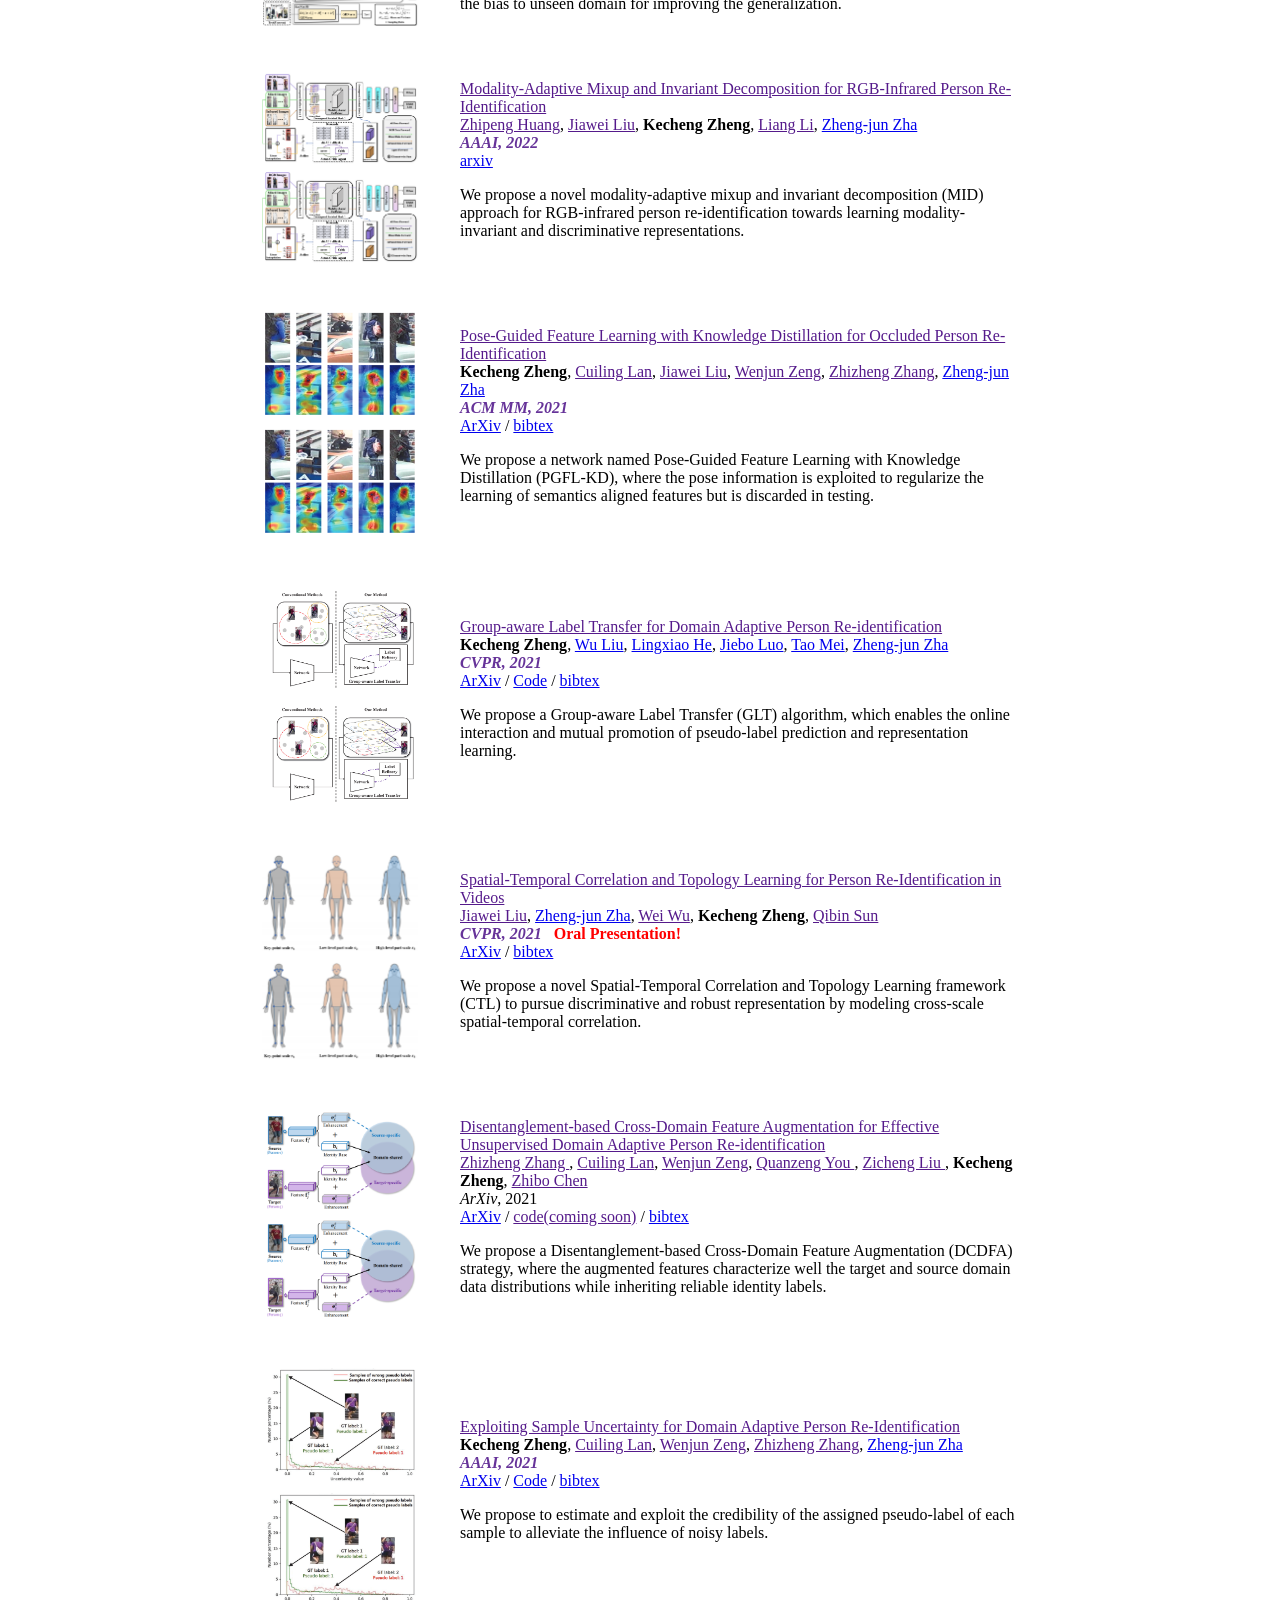
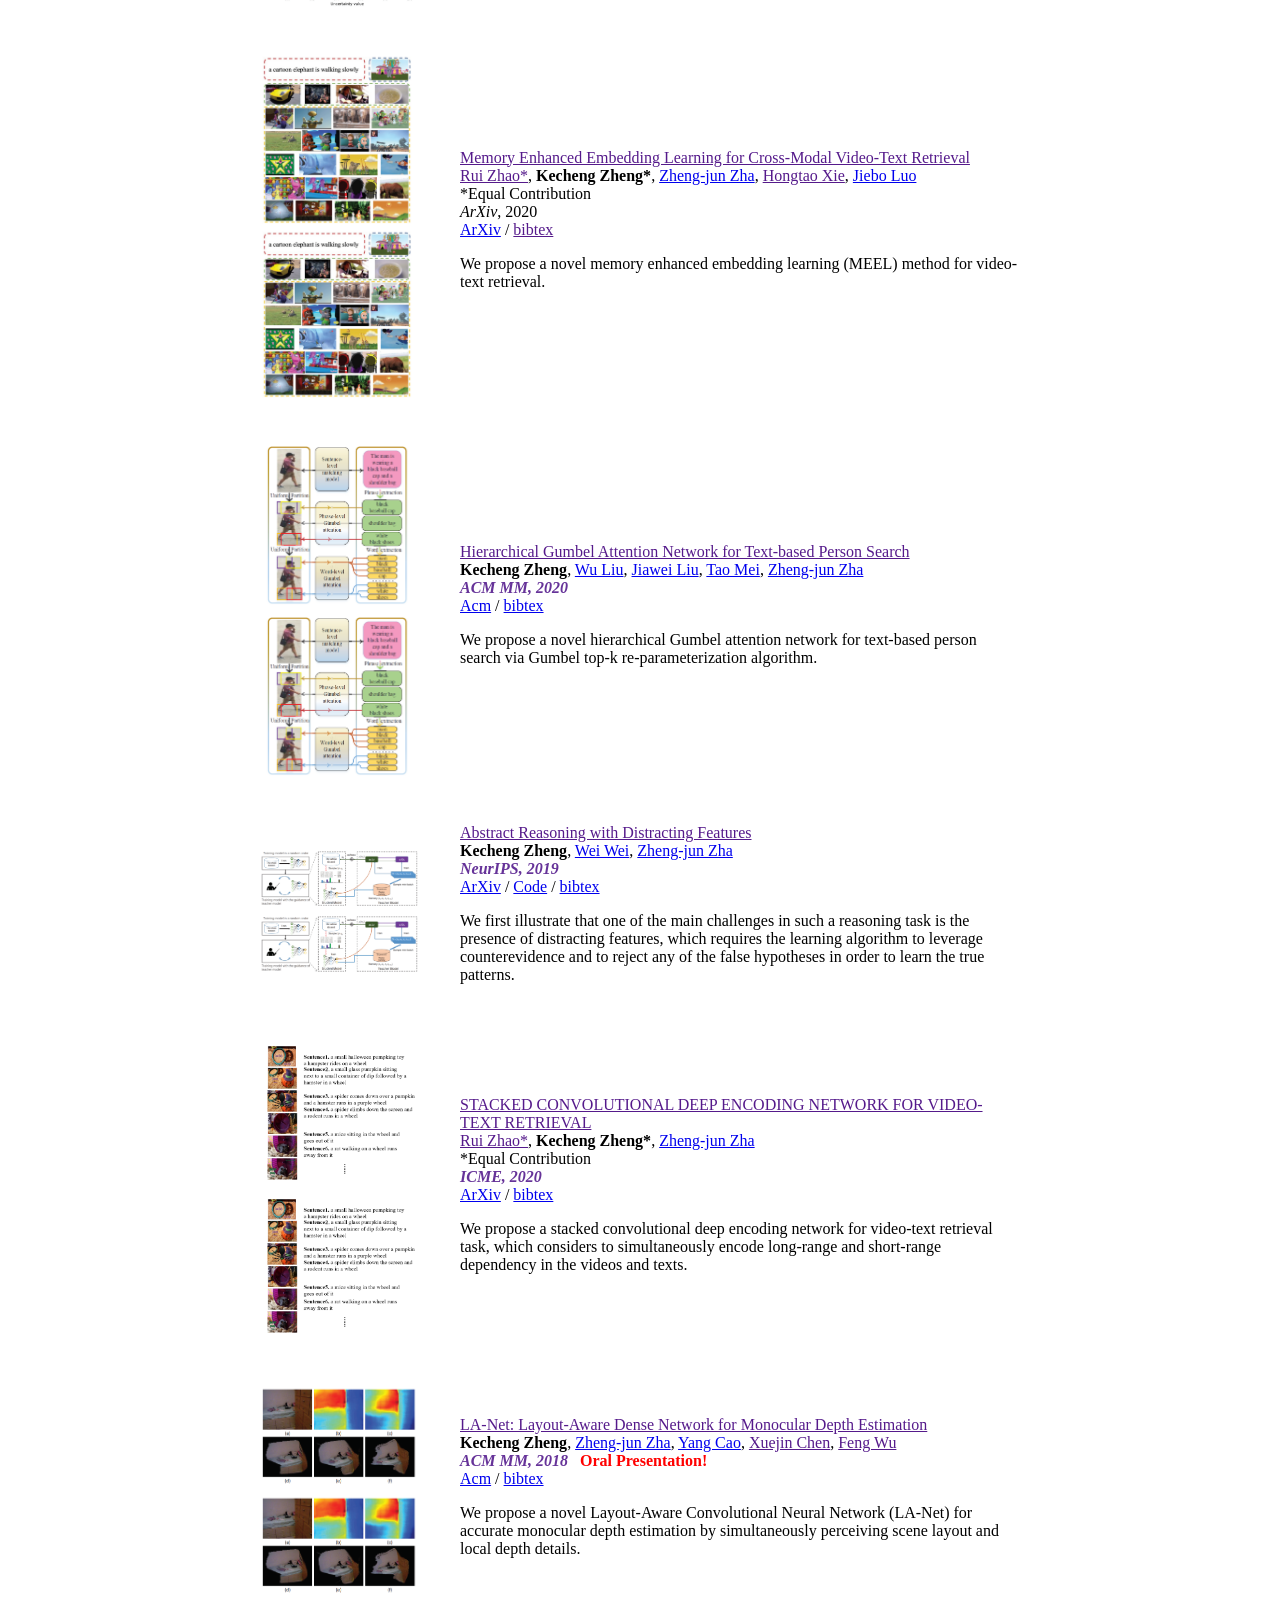
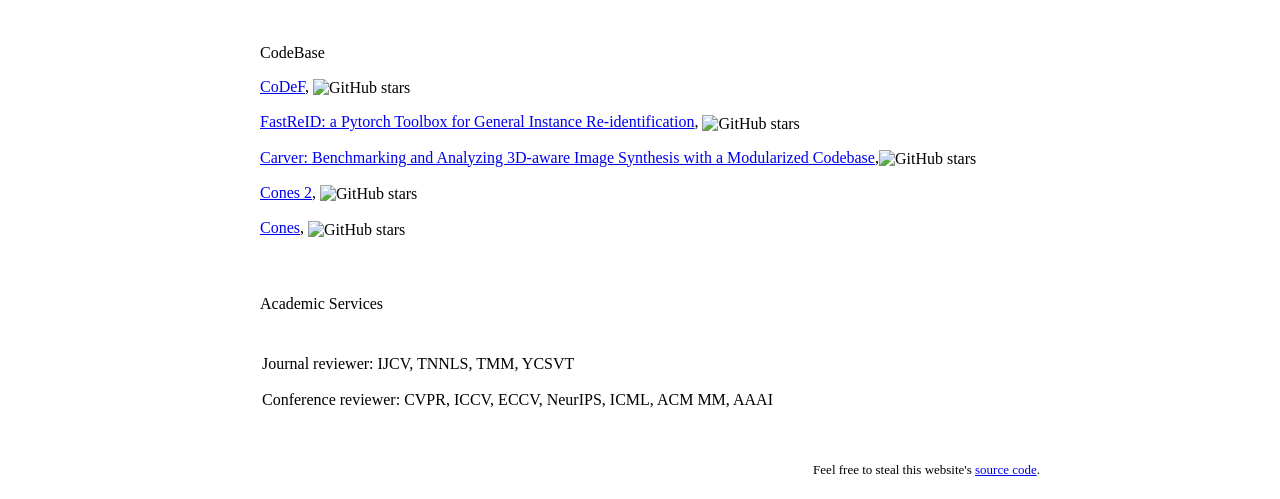
==== commit c5d7f74e: "Update index.html" ====
--- a/index.html
+++ b/index.html
@@ -58,12 +58,13 @@
             <td style="padding:20px;width:100%;vertical-align:middle">
               <heading>News</heading>
 <!--               <p><li> <font color="red"><strong>[10/2023] Looking for self-motivated interns in multi-modal learning. Please drop your CV to me if interested.</strong></font></p> -->
-              <p><li> <font color="red"><strong>[06/2024] Four paper accepted by ECCV 2024~</strong></font></p>
-              <p><li><strong>[03/2024] </strong> Two paper accepted by CVPR 2024</p>
-              <p><li><strong>[10/2023] </strong> Two paper accepted by NeurIPS 2023.</p>
-              <p><li><strong>[08/2023] </strong> Two paper accepted by ICCV 2023.</p>
-              <p><li><strong>[04/2023] </strong> Two paper accepted by ICML 2023.</p>
-              <p><li><strong>[02/2023] </strong> Two paper accepted by CVPR 2023.</p>
+              <p><li> <font color="red"><strong>[11/2024] Three papers accepted by NeurIPS 2024~</strong></font></p>
+              <p><li><strong>[06/2024] </strong> Four papers accepted by ECCV 2024~</p>
+              <p><li><strong>[03/2024] </strong> Two papers accepted by CVPR 2024</p>
+              <p><li><strong>[10/2023] </strong> Two papers accepted by NeurIPS 2023.</p>
+              <p><li><strong>[08/2023] </strong> Two papers accepted by ICCV 2023.</p>
+              <p><li><strong>[04/2023] </strong> Two papers accepted by ICML 2023.</p>
+              <p><li><strong>[02/2023] </strong> Two papers accepted by CVPR 2023.</p>
 <!--              <p><li><strong>[09/2022] </strong> Two paper accepted by NeurIPS 2022.</p>
 <!--              <p><li><strong>[05/2022] </strong> One paper accepted by ICML 2022.</p> --> -->
 <!--              <p><li><strong>[03/2022] </strong> Three paper accepted by CVPR 2022.</p>-->
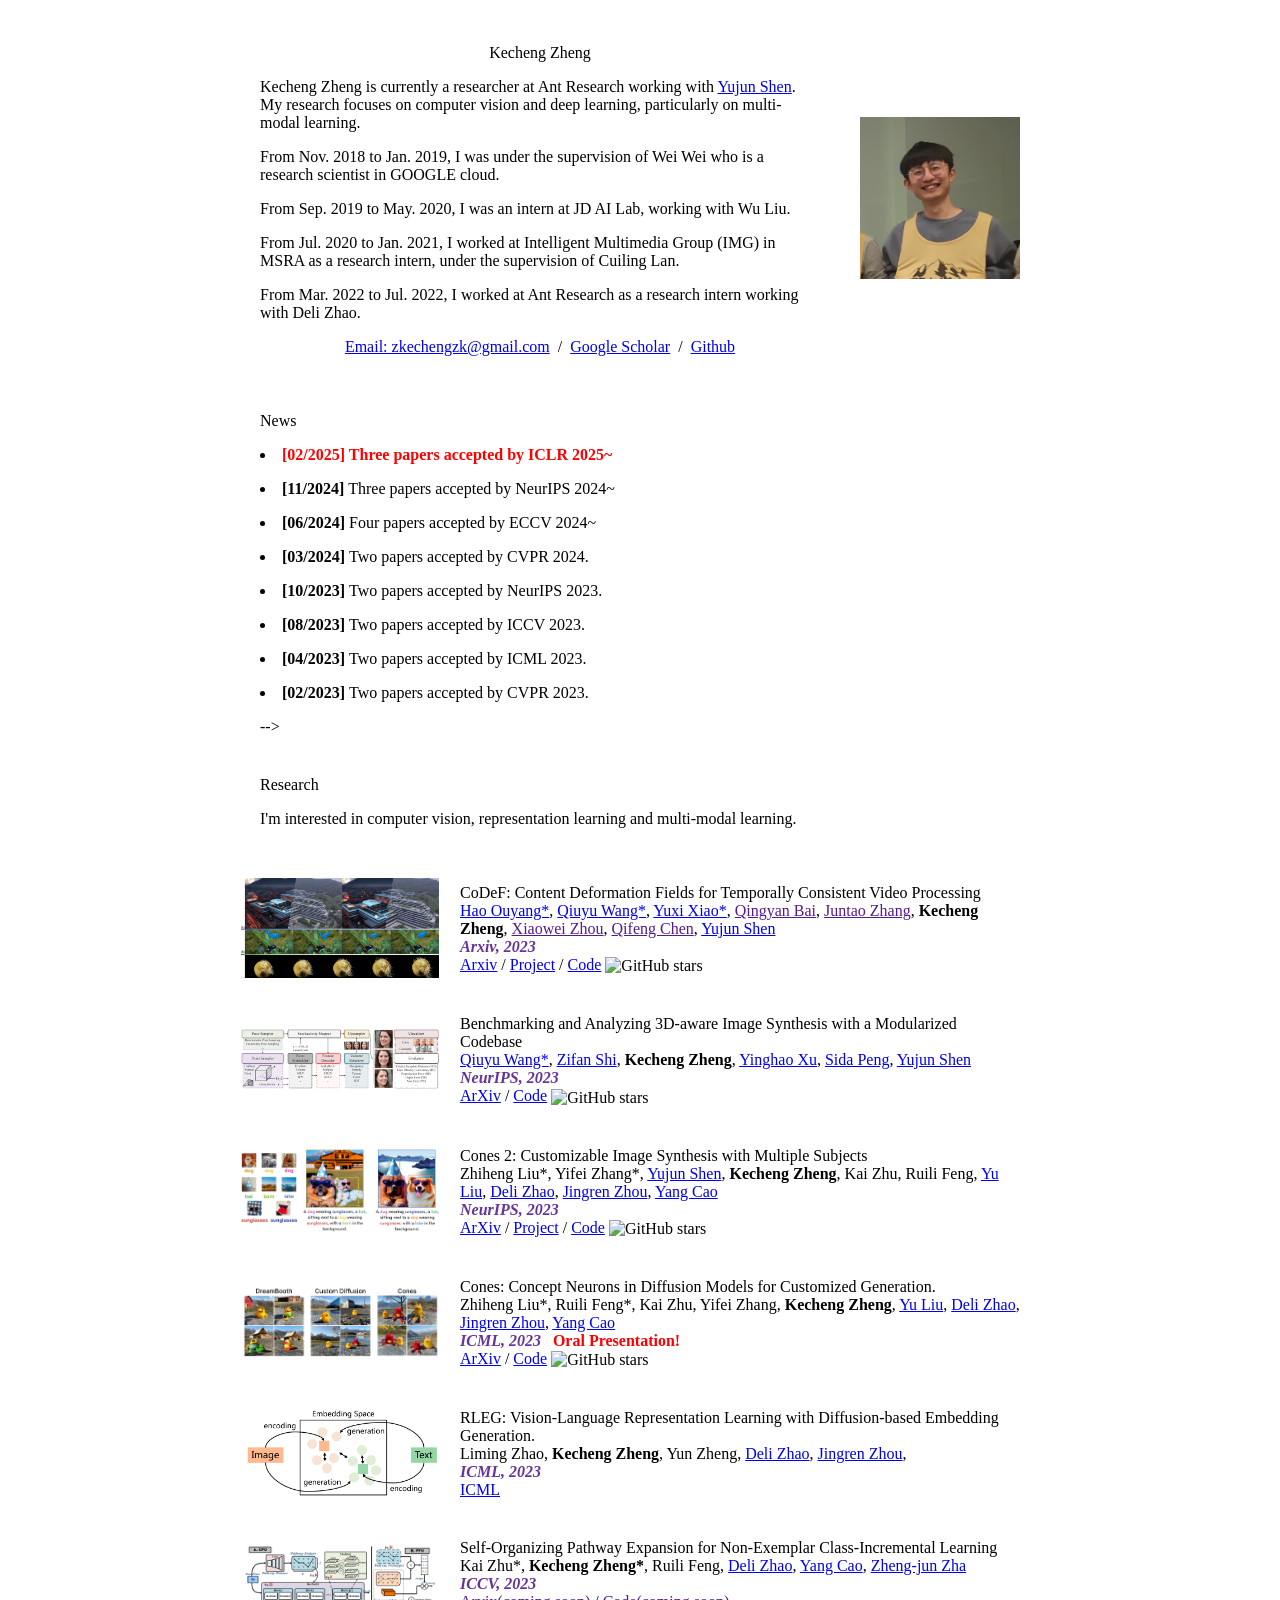
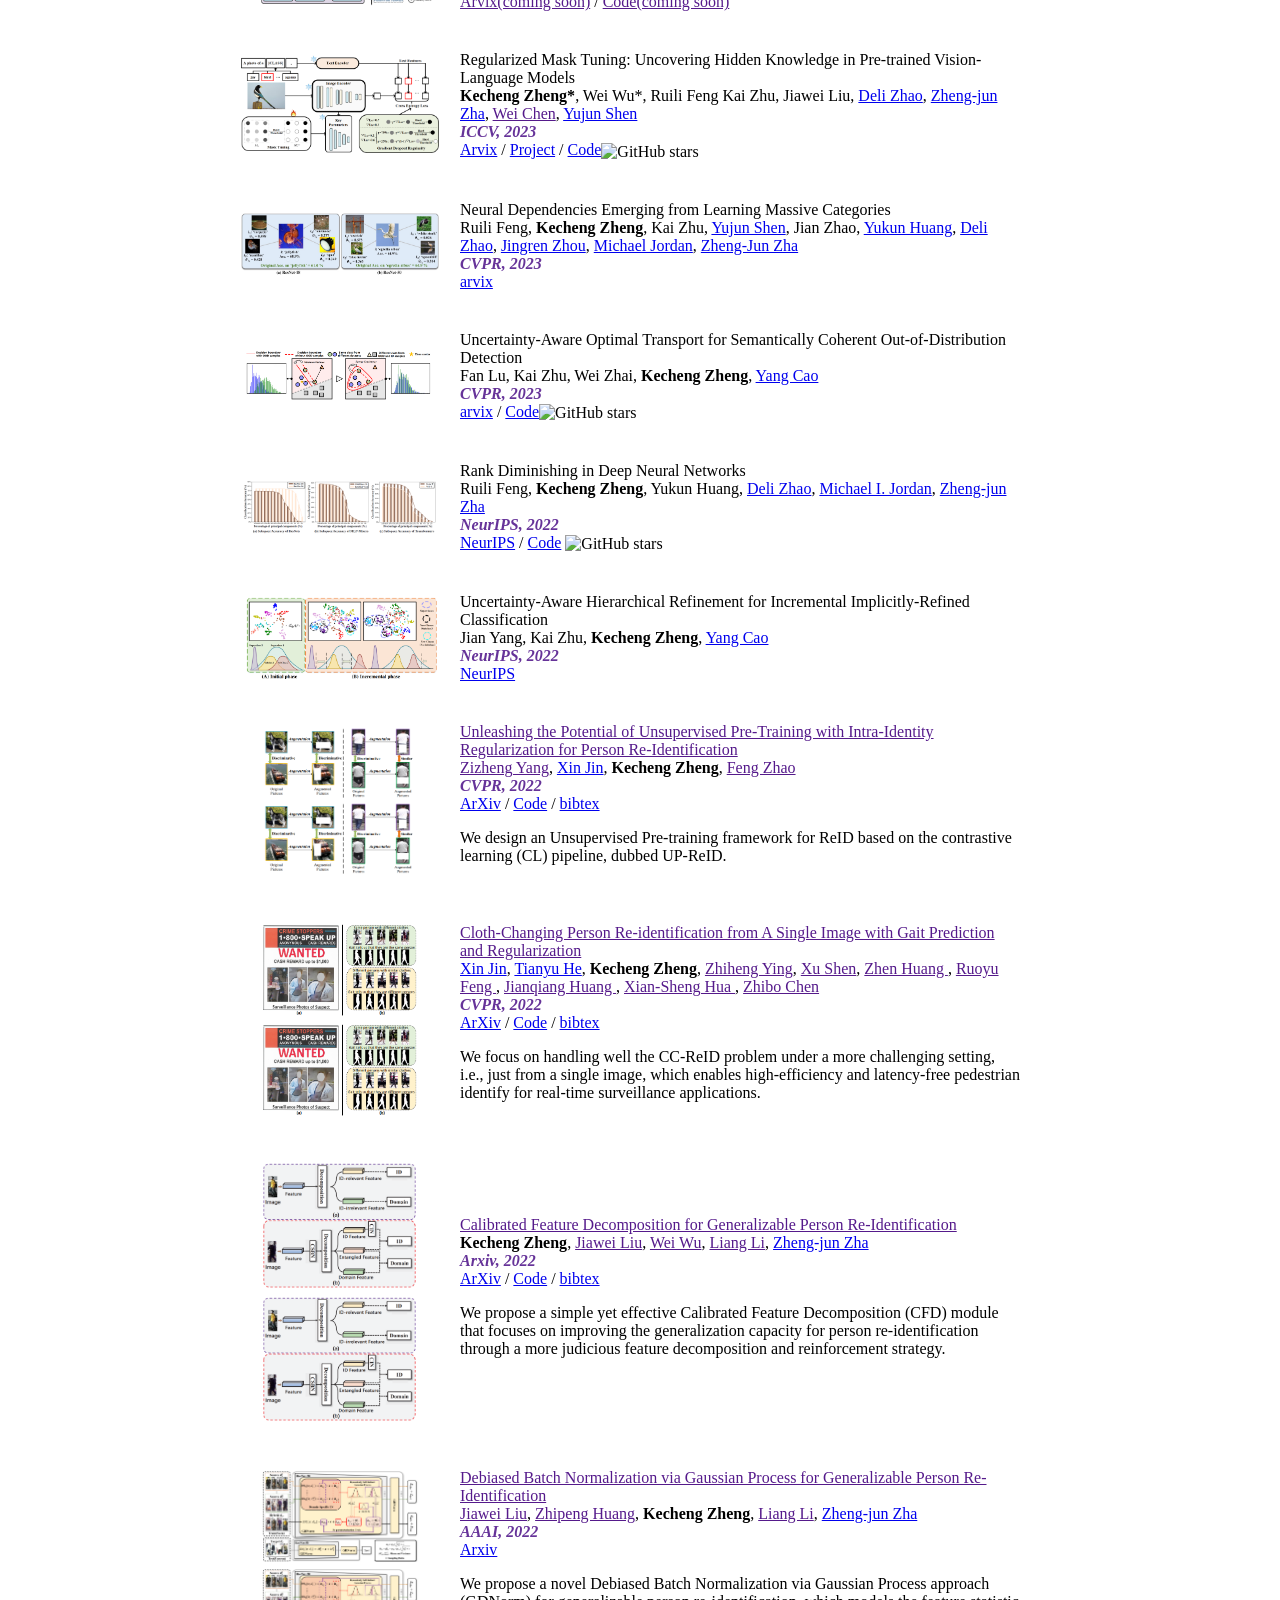
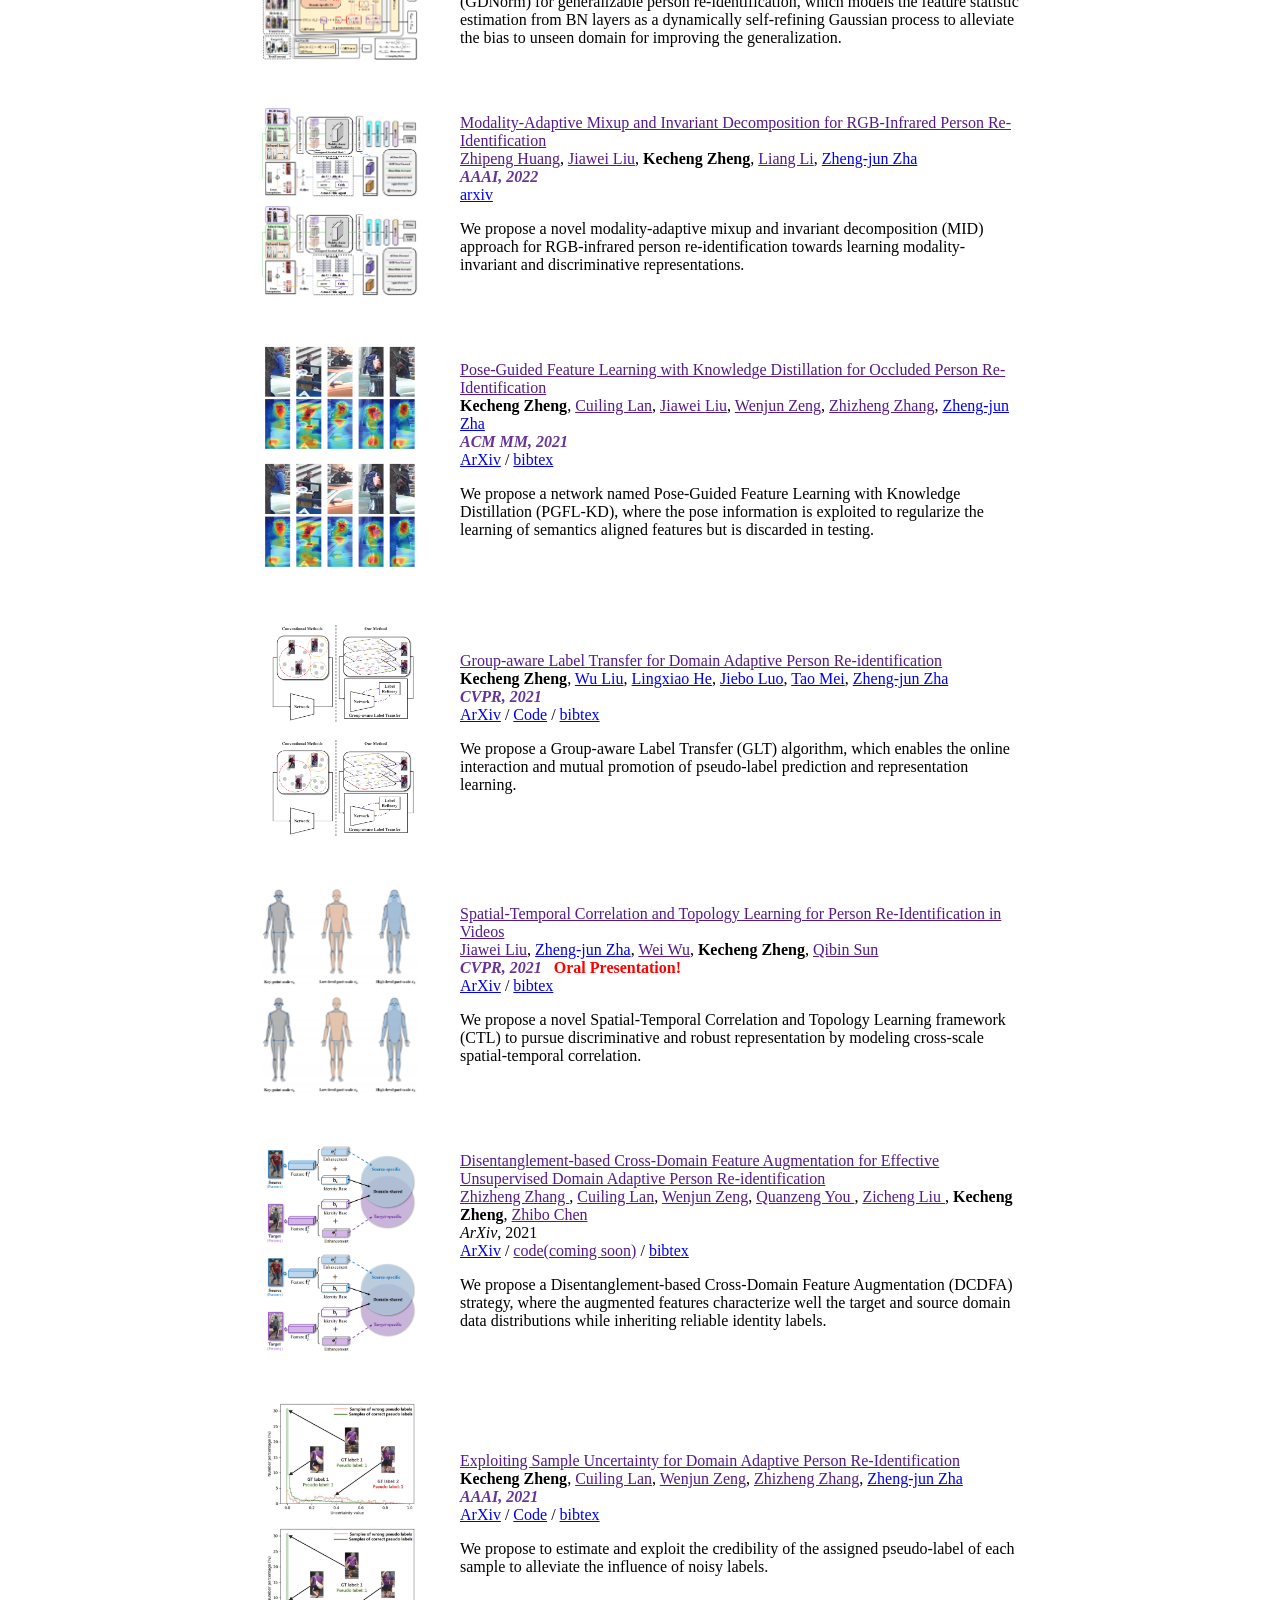
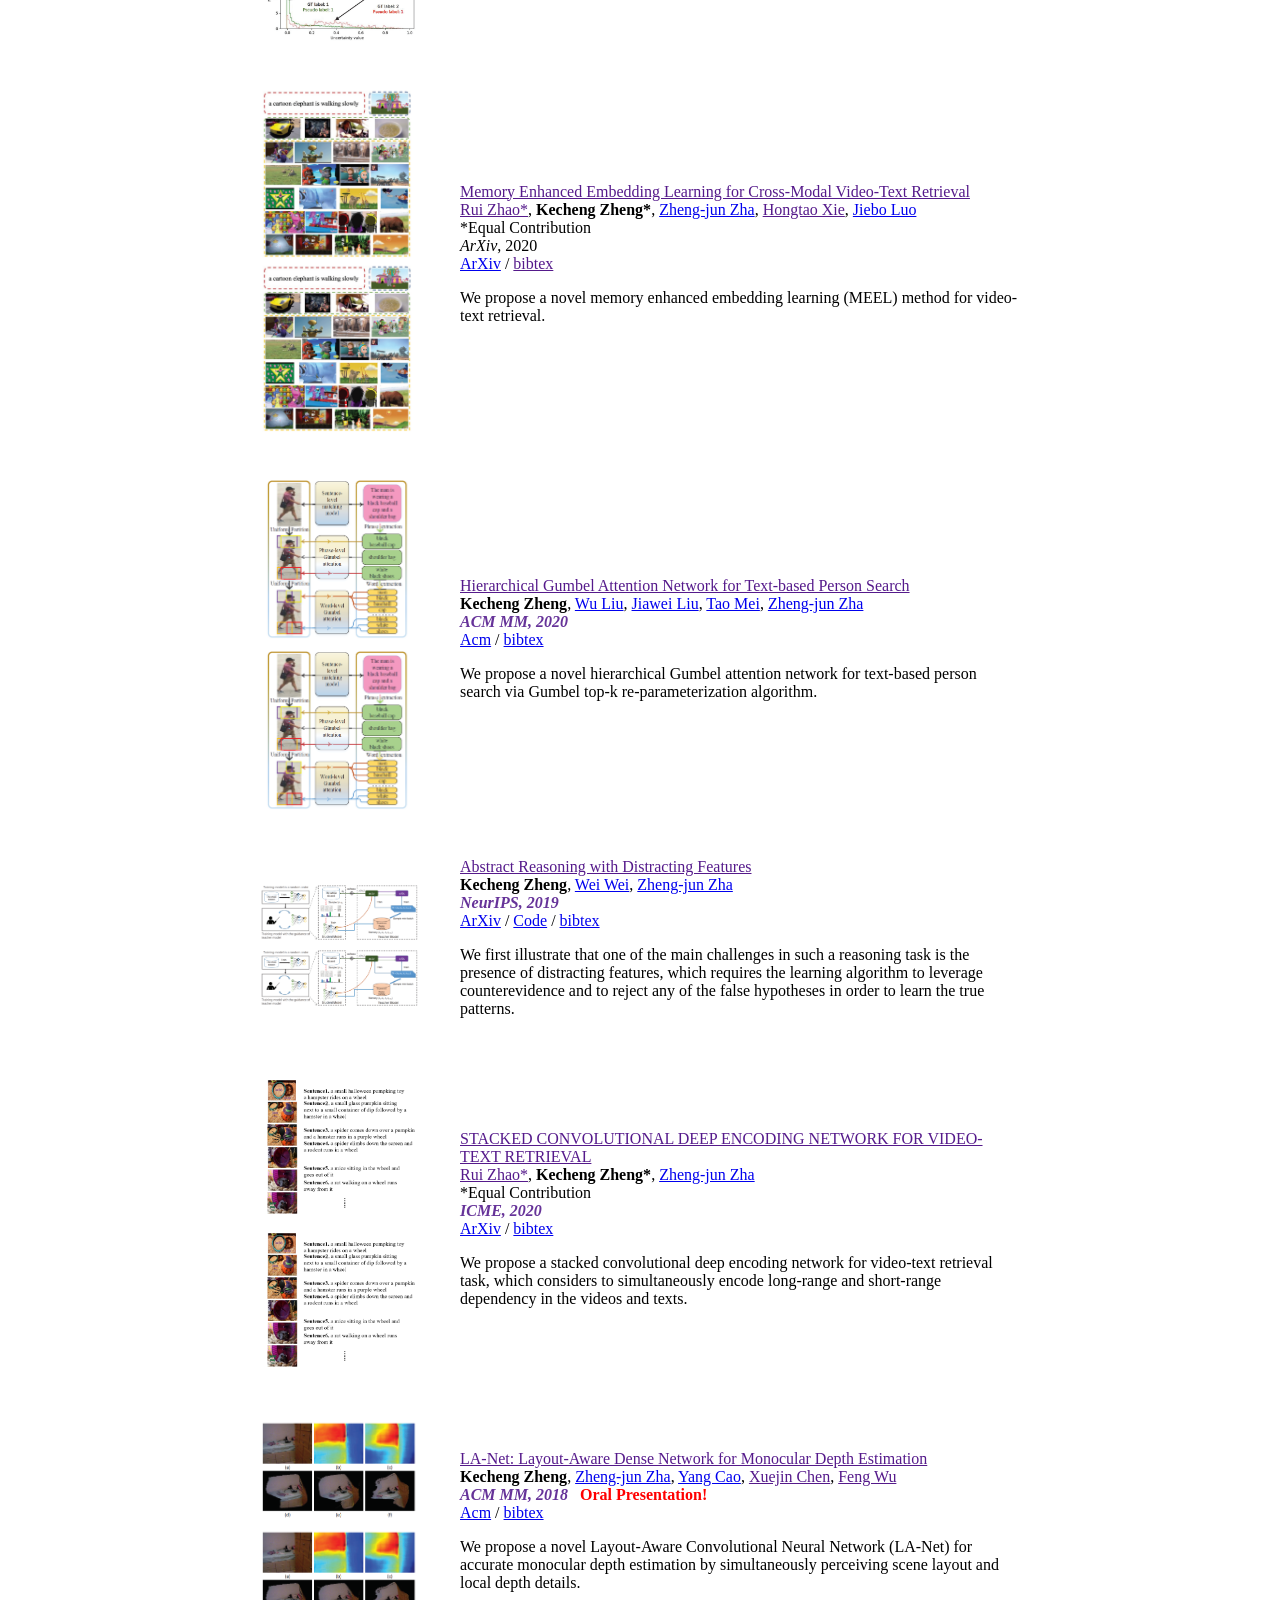
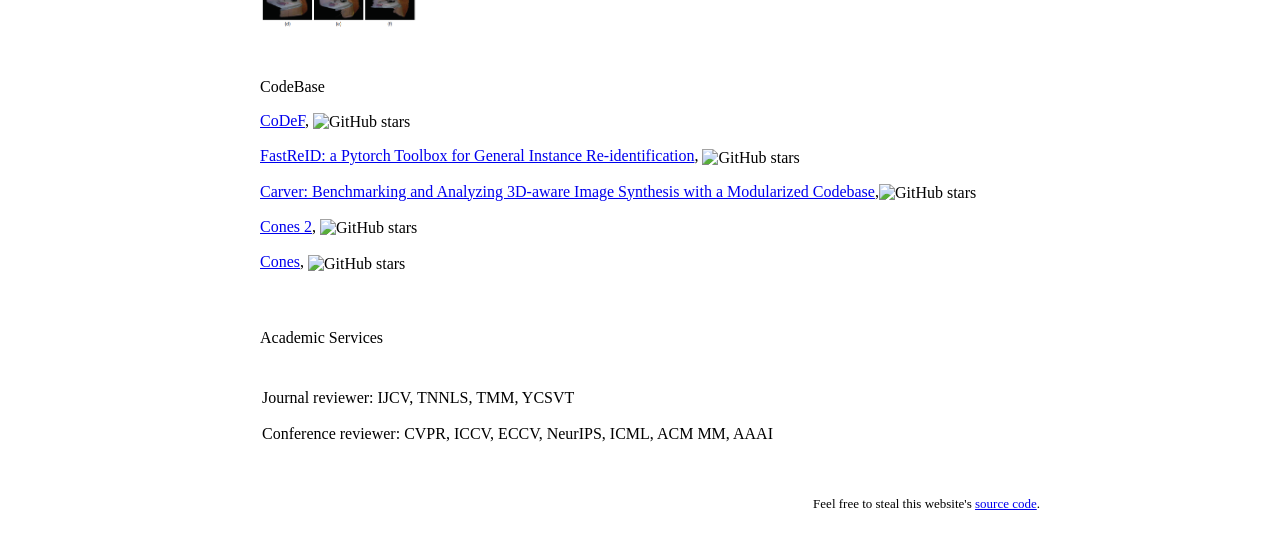
==== commit fc21531c: "Update index.html" ====
--- a/index.html
+++ b/index.html
@@ -58,9 +58,10 @@
             <td style="padding:20px;width:100%;vertical-align:middle">
               <heading>News</heading>
 <!--               <p><li> <font color="red"><strong>[10/2023] Looking for self-motivated interns in multi-modal learning. Please drop your CV to me if interested.</strong></font></p> -->
-              <p><li> <font color="red"><strong>[11/2024] Three papers accepted by NeurIPS 2024~</strong></font></p>
+              <p><li> <font color="red"><strong>[02/2025] Three papers accepted by ICLR 2025~</strong></font></p>
+              <p><li><strong>[11/2024] </strong> Three papers accepted by NeurIPS 2024~</p>
               <p><li><strong>[06/2024] </strong> Four papers accepted by ECCV 2024~</p>
-              <p><li><strong>[03/2024] </strong> Two papers accepted by CVPR 2024</p>
+              <p><li><strong>[03/2024] </strong> Two papers accepted by CVPR 2024.</p>
               <p><li><strong>[10/2023] </strong> Two papers accepted by NeurIPS 2023.</p>
               <p><li><strong>[08/2023] </strong> Two papers accepted by ICCV 2023.</p>
               <p><li><strong>[04/2023] </strong> Two papers accepted by ICML 2023.</p>
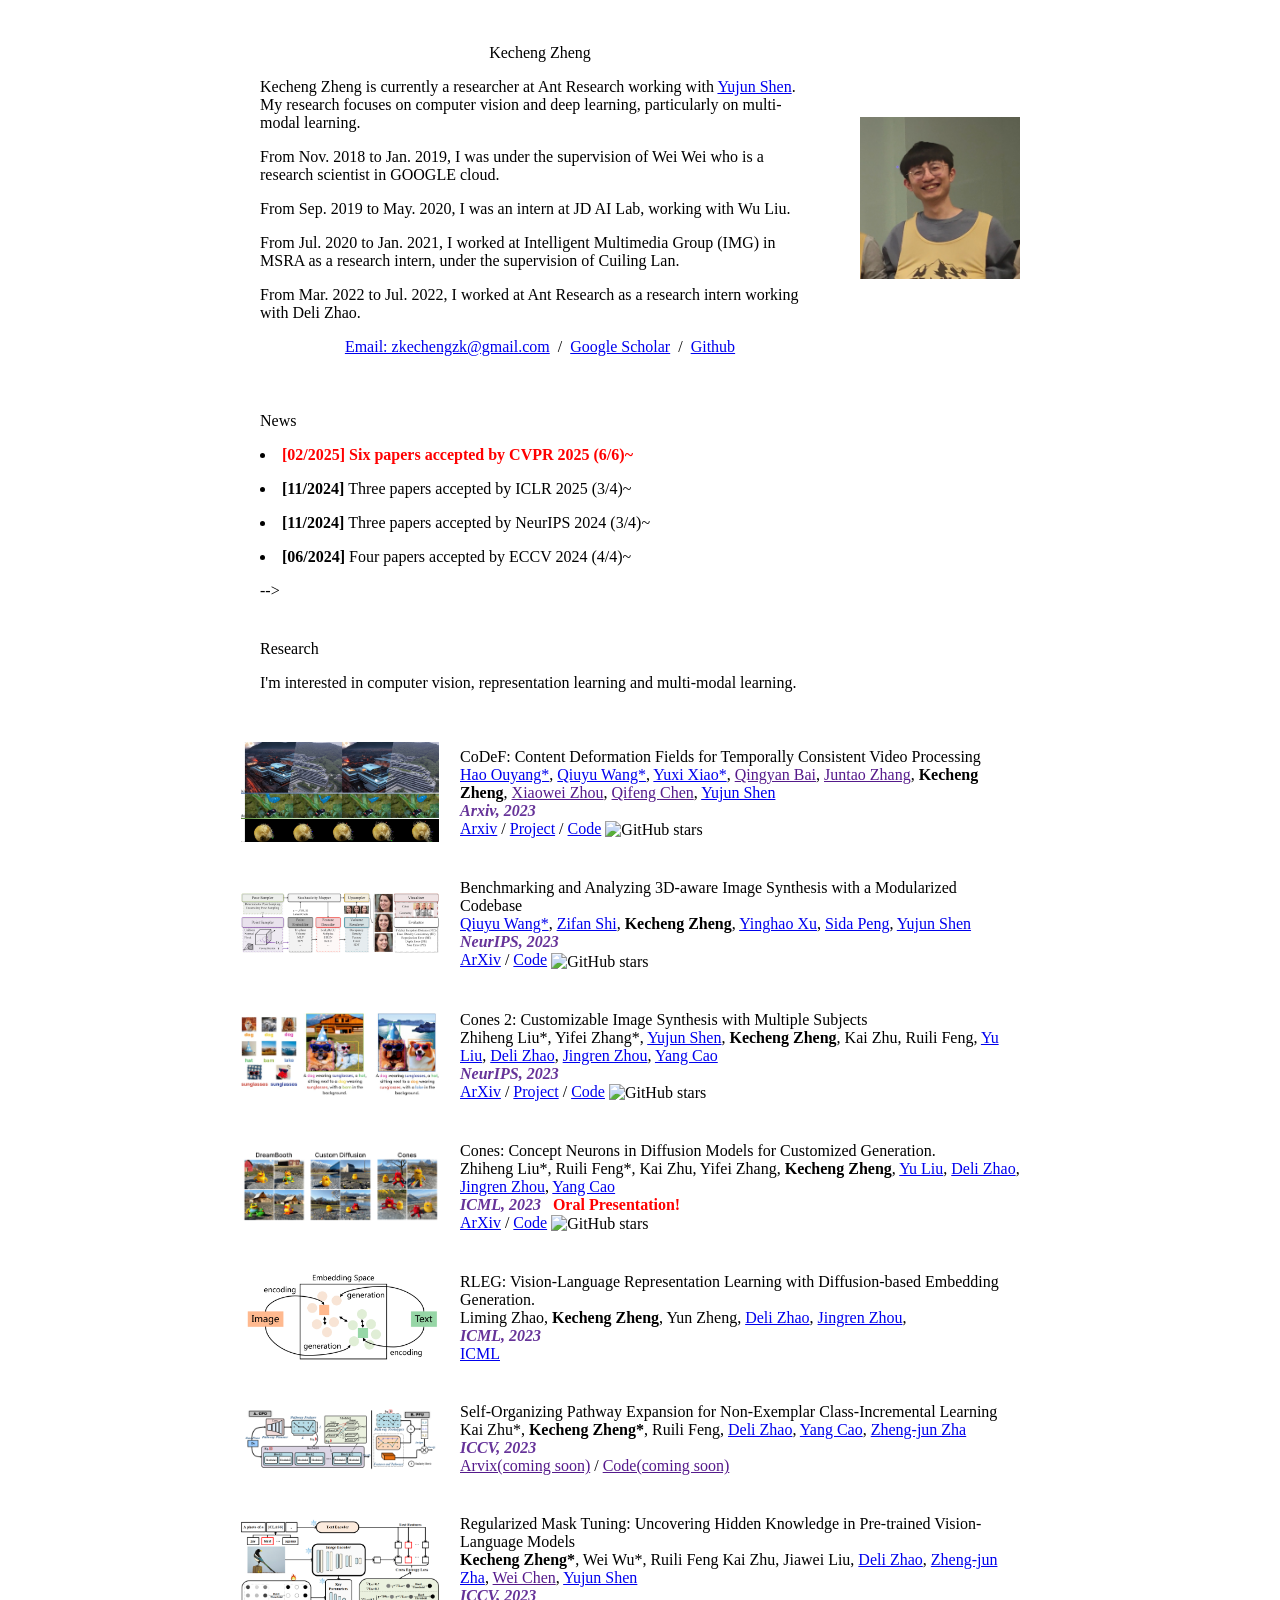
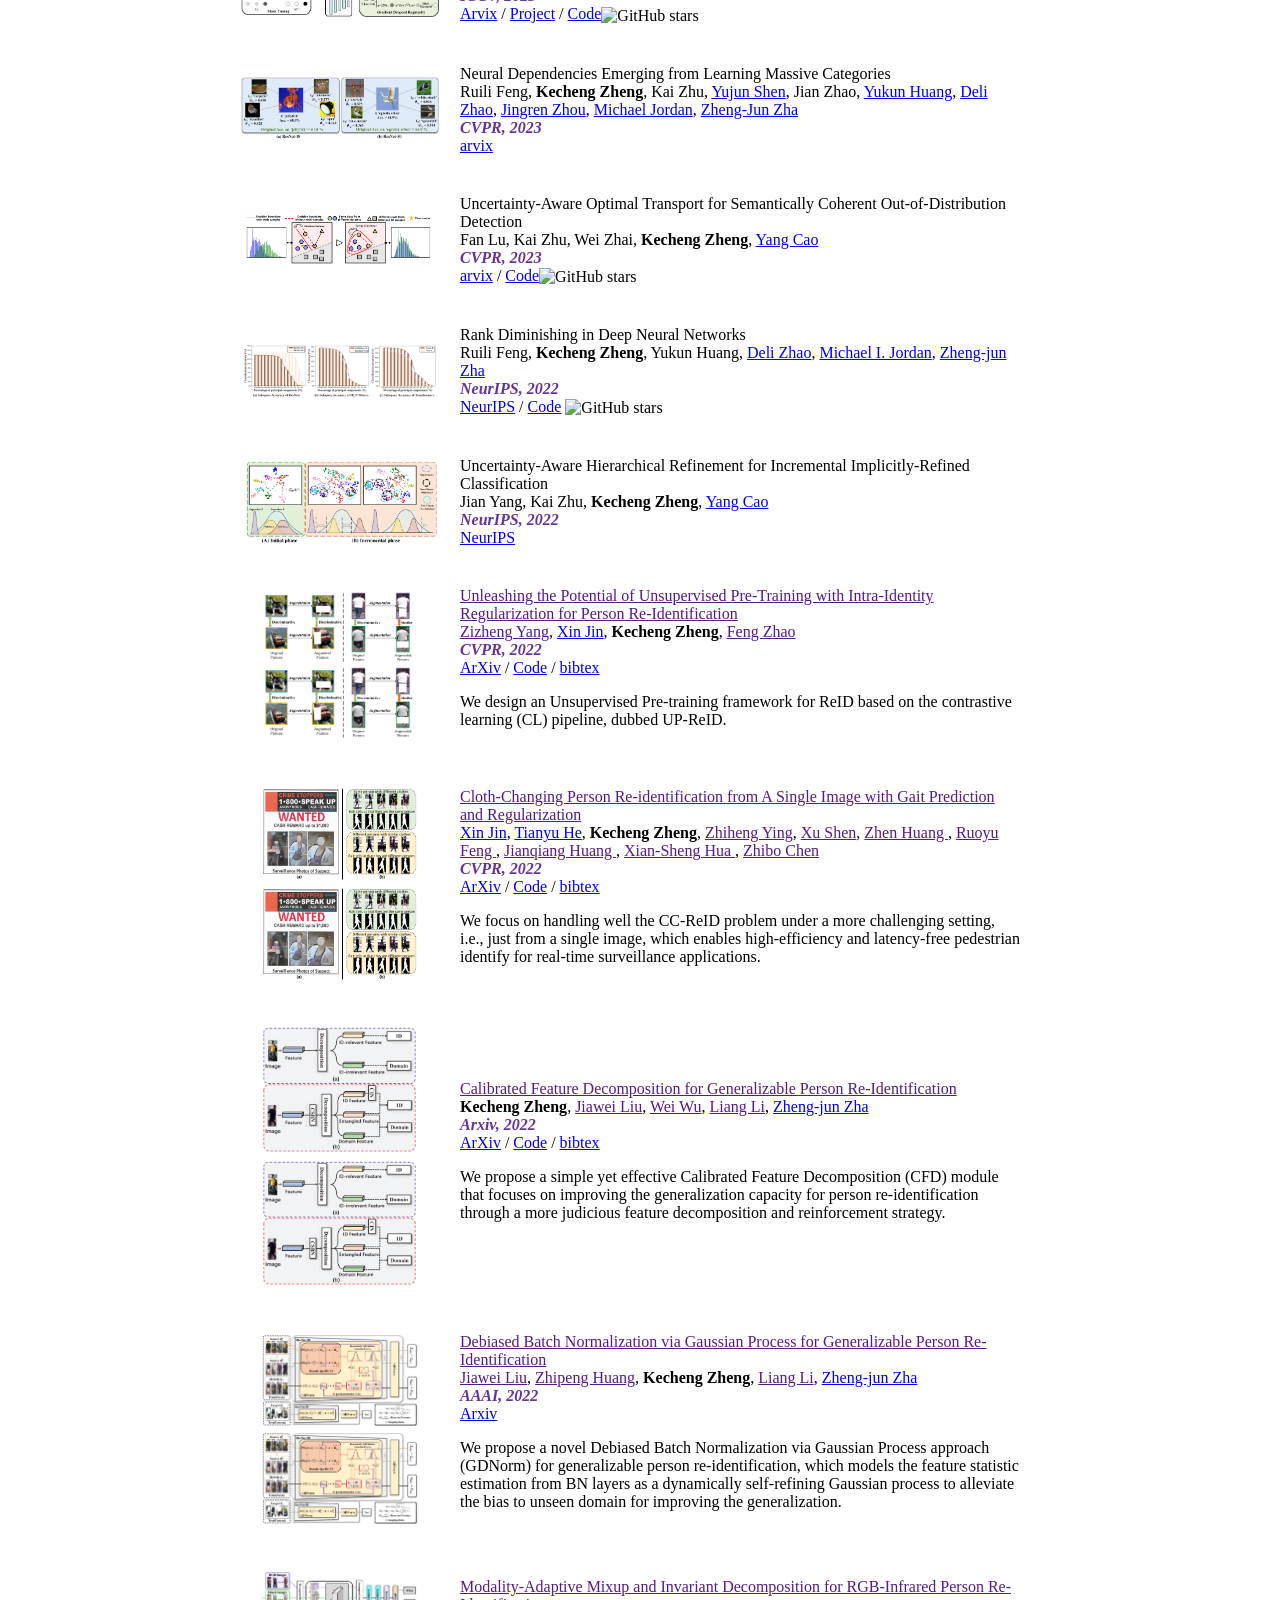
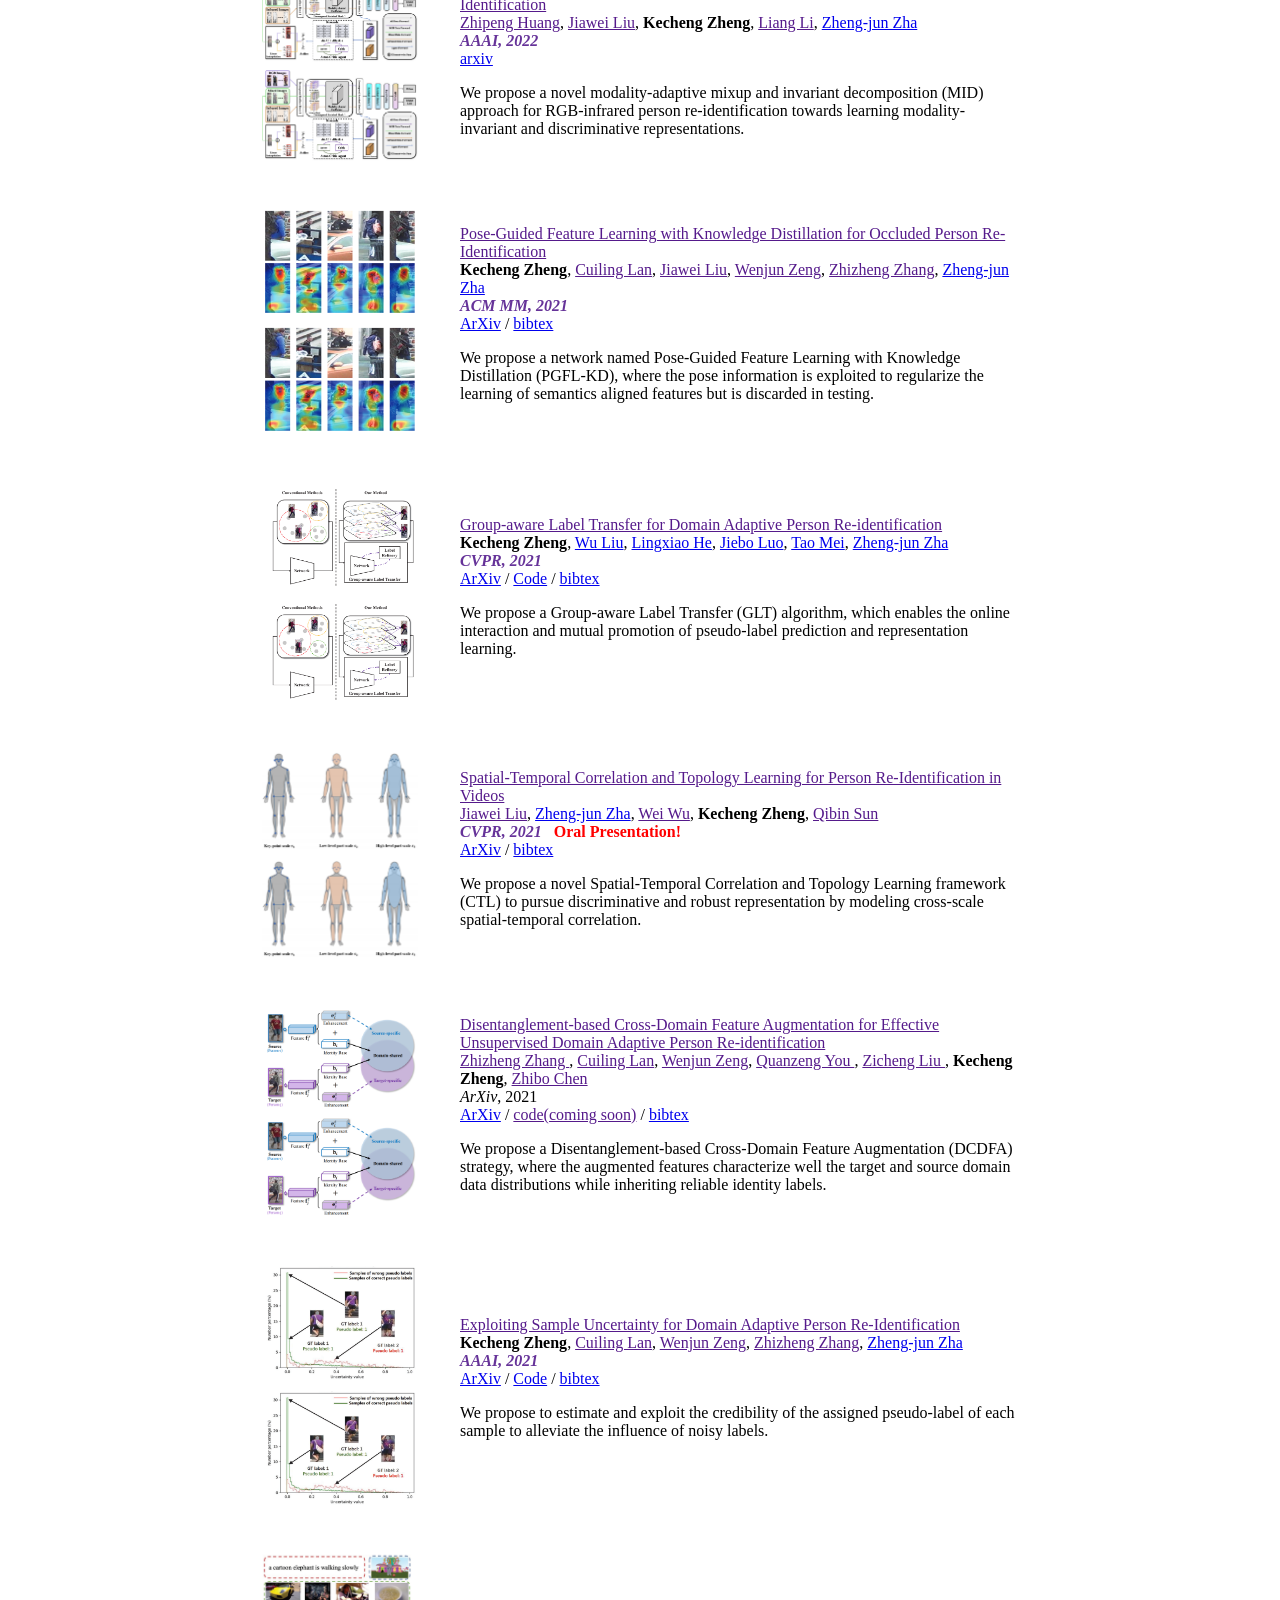
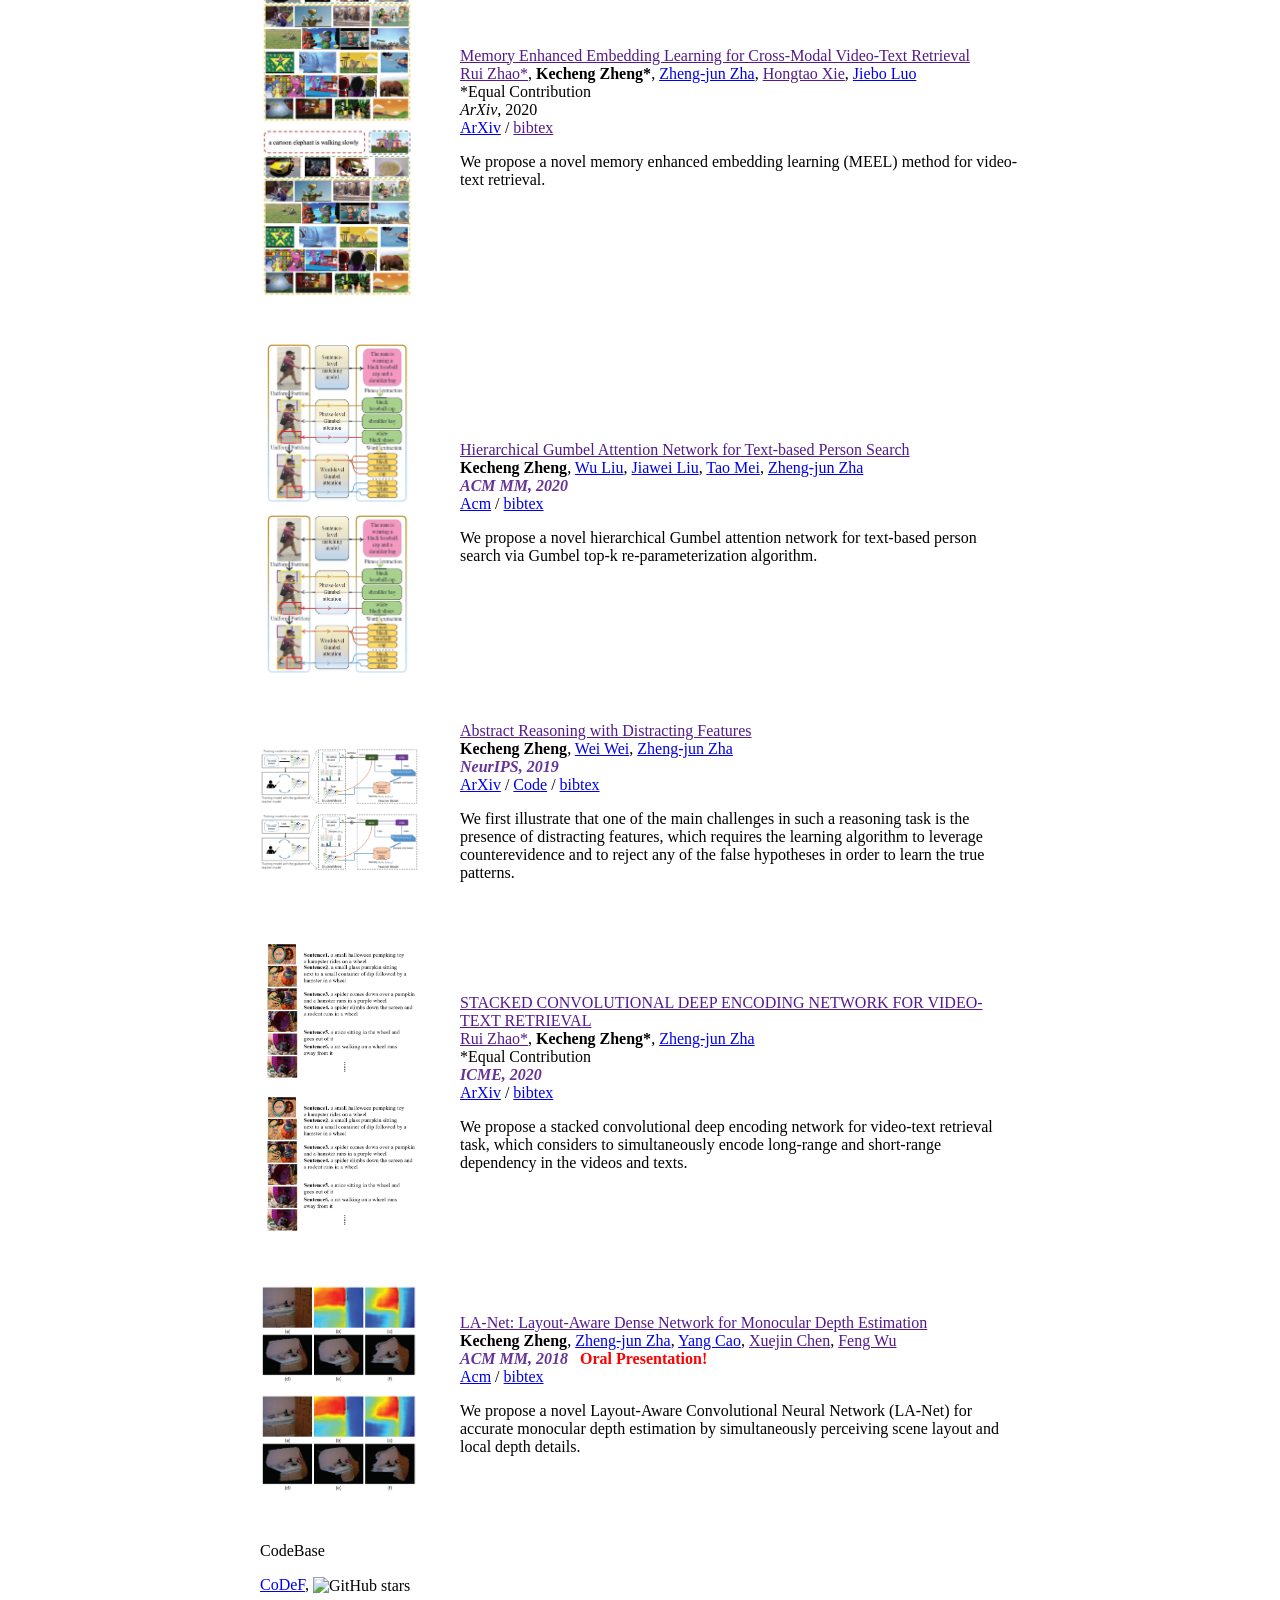
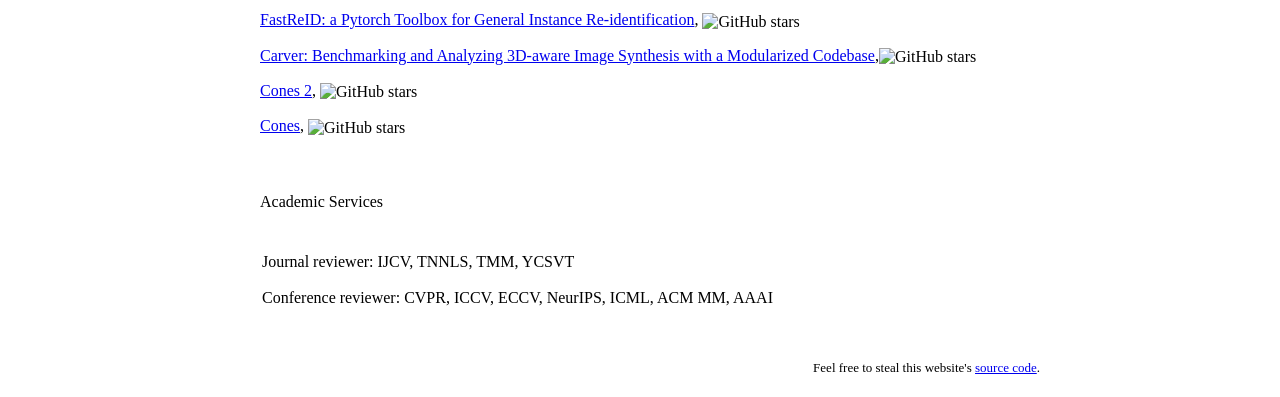
==== commit 0dda0281: "Update index.html" ====
--- a/index.html
+++ b/index.html
@@ -58,14 +58,15 @@
             <td style="padding:20px;width:100%;vertical-align:middle">
               <heading>News</heading>
 <!--               <p><li> <font color="red"><strong>[10/2023] Looking for self-motivated interns in multi-modal learning. Please drop your CV to me if interested.</strong></font></p> -->
-              <p><li> <font color="red"><strong>[02/2025] Three papers accepted by ICLR 2025~</strong></font></p>
-              <p><li><strong>[11/2024] </strong> Three papers accepted by NeurIPS 2024~</p>
-              <p><li><strong>[06/2024] </strong> Four papers accepted by ECCV 2024~</p>
-              <p><li><strong>[03/2024] </strong> Two papers accepted by CVPR 2024.</p>
-              <p><li><strong>[10/2023] </strong> Two papers accepted by NeurIPS 2023.</p>
-              <p><li><strong>[08/2023] </strong> Two papers accepted by ICCV 2023.</p>
-              <p><li><strong>[04/2023] </strong> Two papers accepted by ICML 2023.</p>
-              <p><li><strong>[02/2023] </strong> Two papers accepted by CVPR 2023.</p>
+              <p><li> <font color="red"><strong>[02/2025] Six papers accepted by CVPR 2025 (6/6)~</strong></font></p>
+              <p><li><strong>[11/2024] </strong> Three papers accepted by ICLR 2025 (3/4)~</p>
+              <p><li><strong>[11/2024] </strong> Three papers accepted by NeurIPS 2024 (3/4)~</p>
+              <p><li><strong>[06/2024] </strong> Four papers accepted by ECCV 2024 (4/4)~</p>
+<!--               <p><li><strong>[03/2024] </strong> Two papers accepted by CVPR 2024.</p> -->
+<!--               <p><li><strong>[10/2023] </strong> Two papers accepted by NeurIPS 2023.</p> -->
+<!--               <p><li><strong>[08/2023] </strong> Two papers accepted by ICCV 2023.</p> -->
+<!--               <p><li><strong>[04/2023] </strong> Two papers accepted by ICML 2023.</p> -->
+<!--               <p><li><strong>[02/2023] </strong> Two papers accepted by CVPR 2023.</p> -->
 <!--              <p><li><strong>[09/2022] </strong> Two paper accepted by NeurIPS 2022.</p>
 <!--              <p><li><strong>[05/2022] </strong> One paper accepted by ICML 2022.</p> --> -->
 <!--              <p><li><strong>[03/2022] </strong> Three paper accepted by CVPR 2022.</p>-->
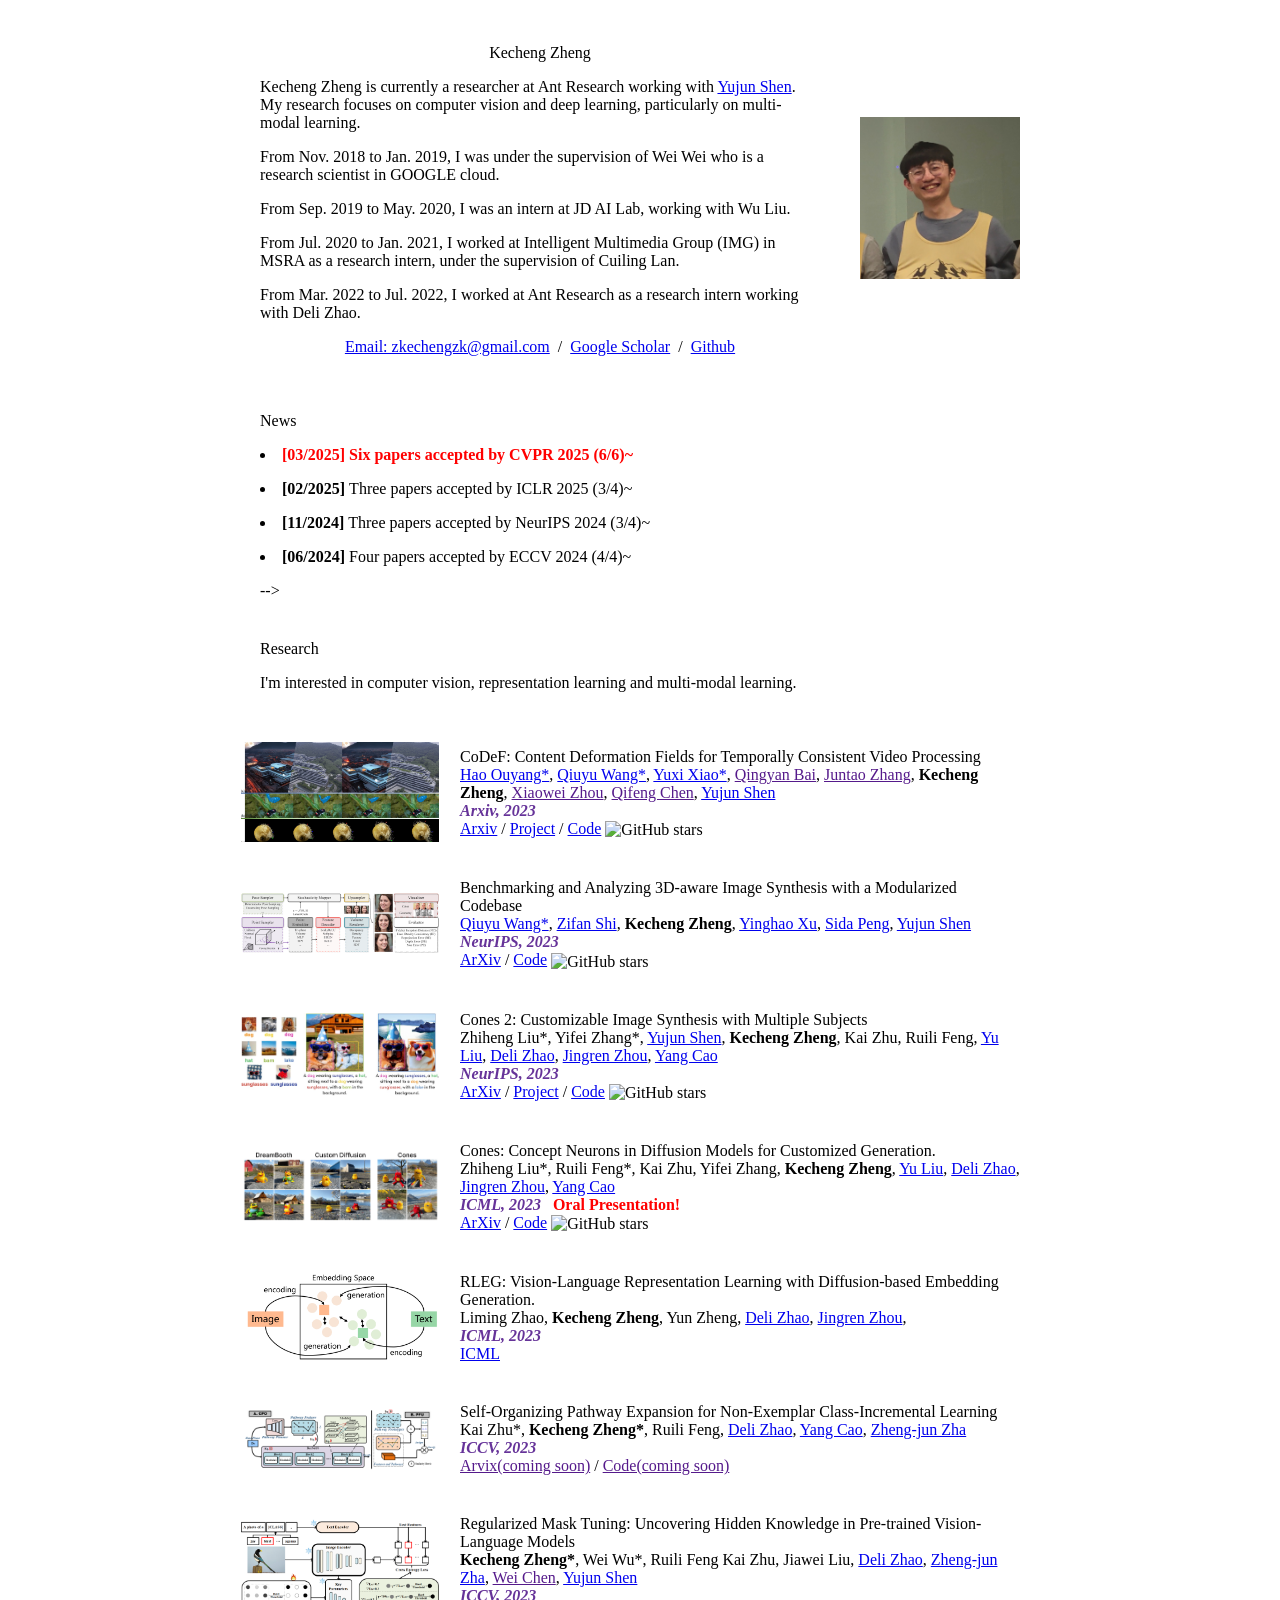
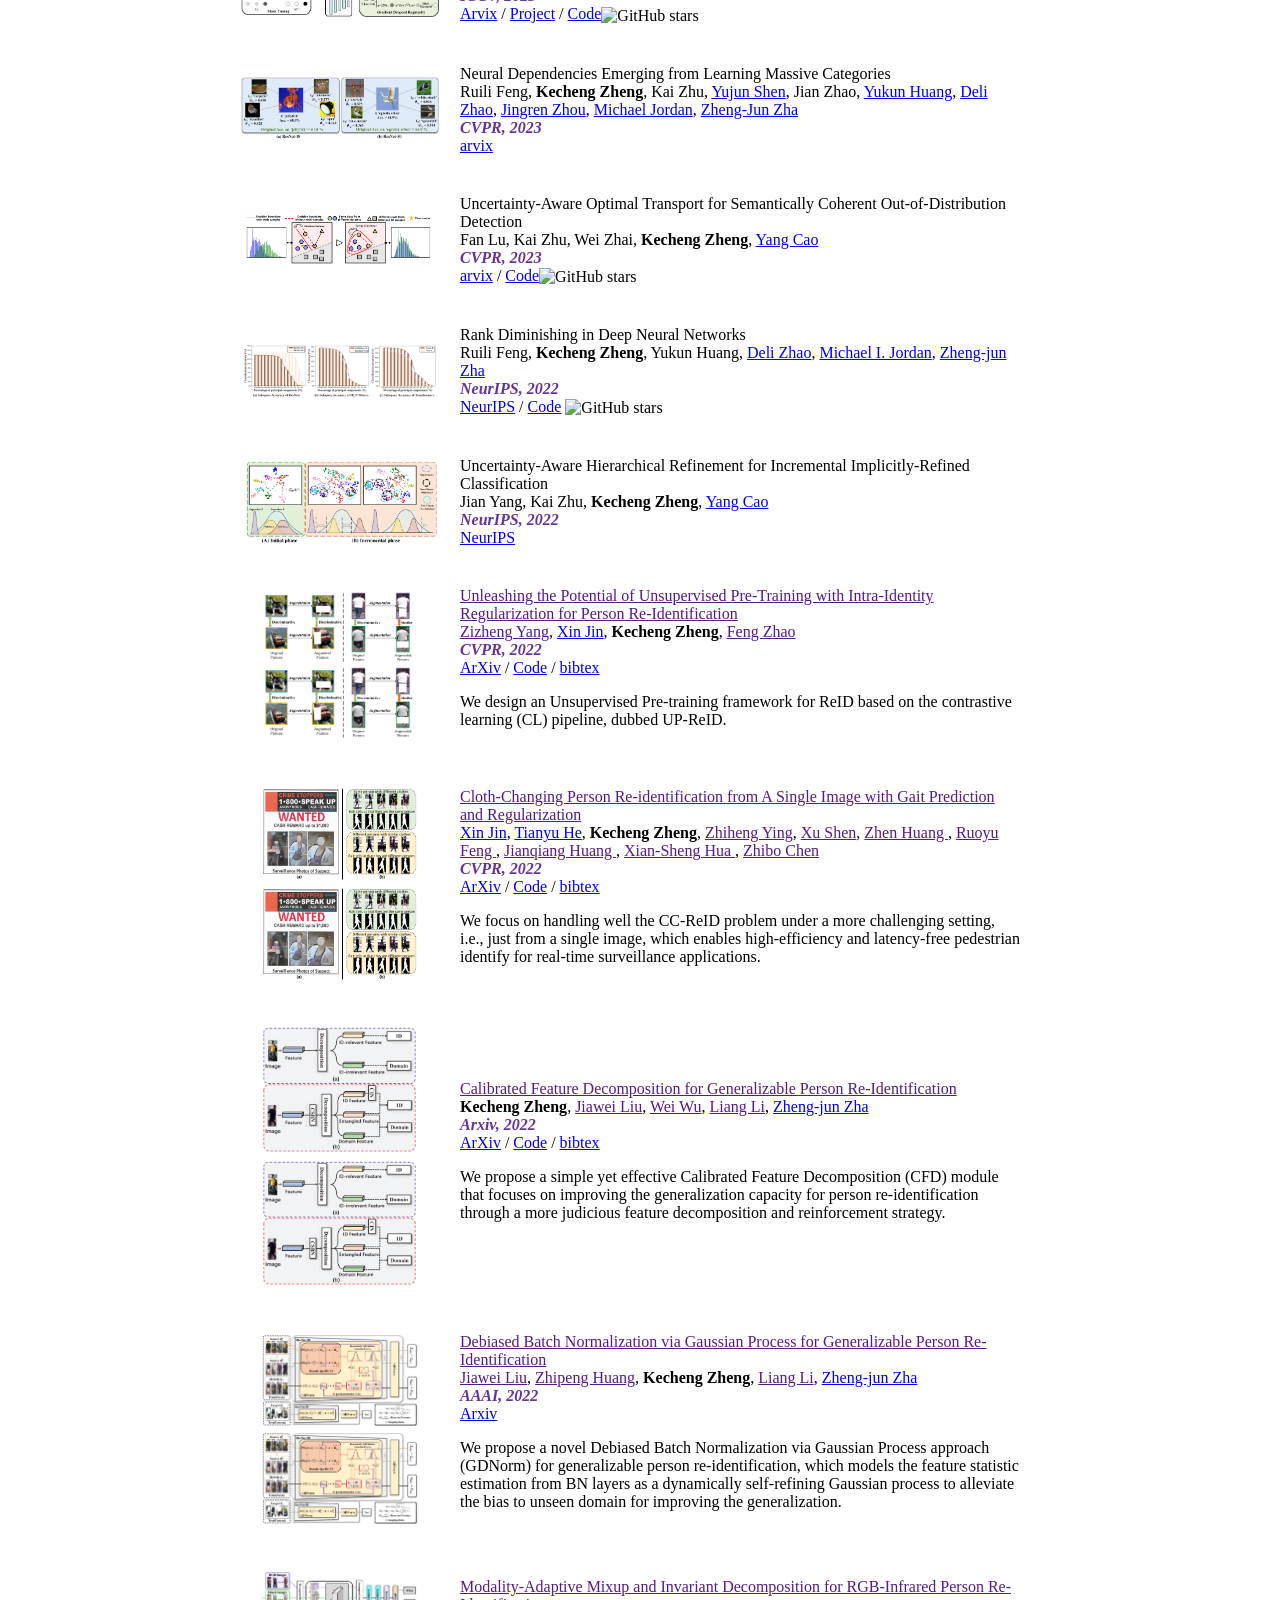
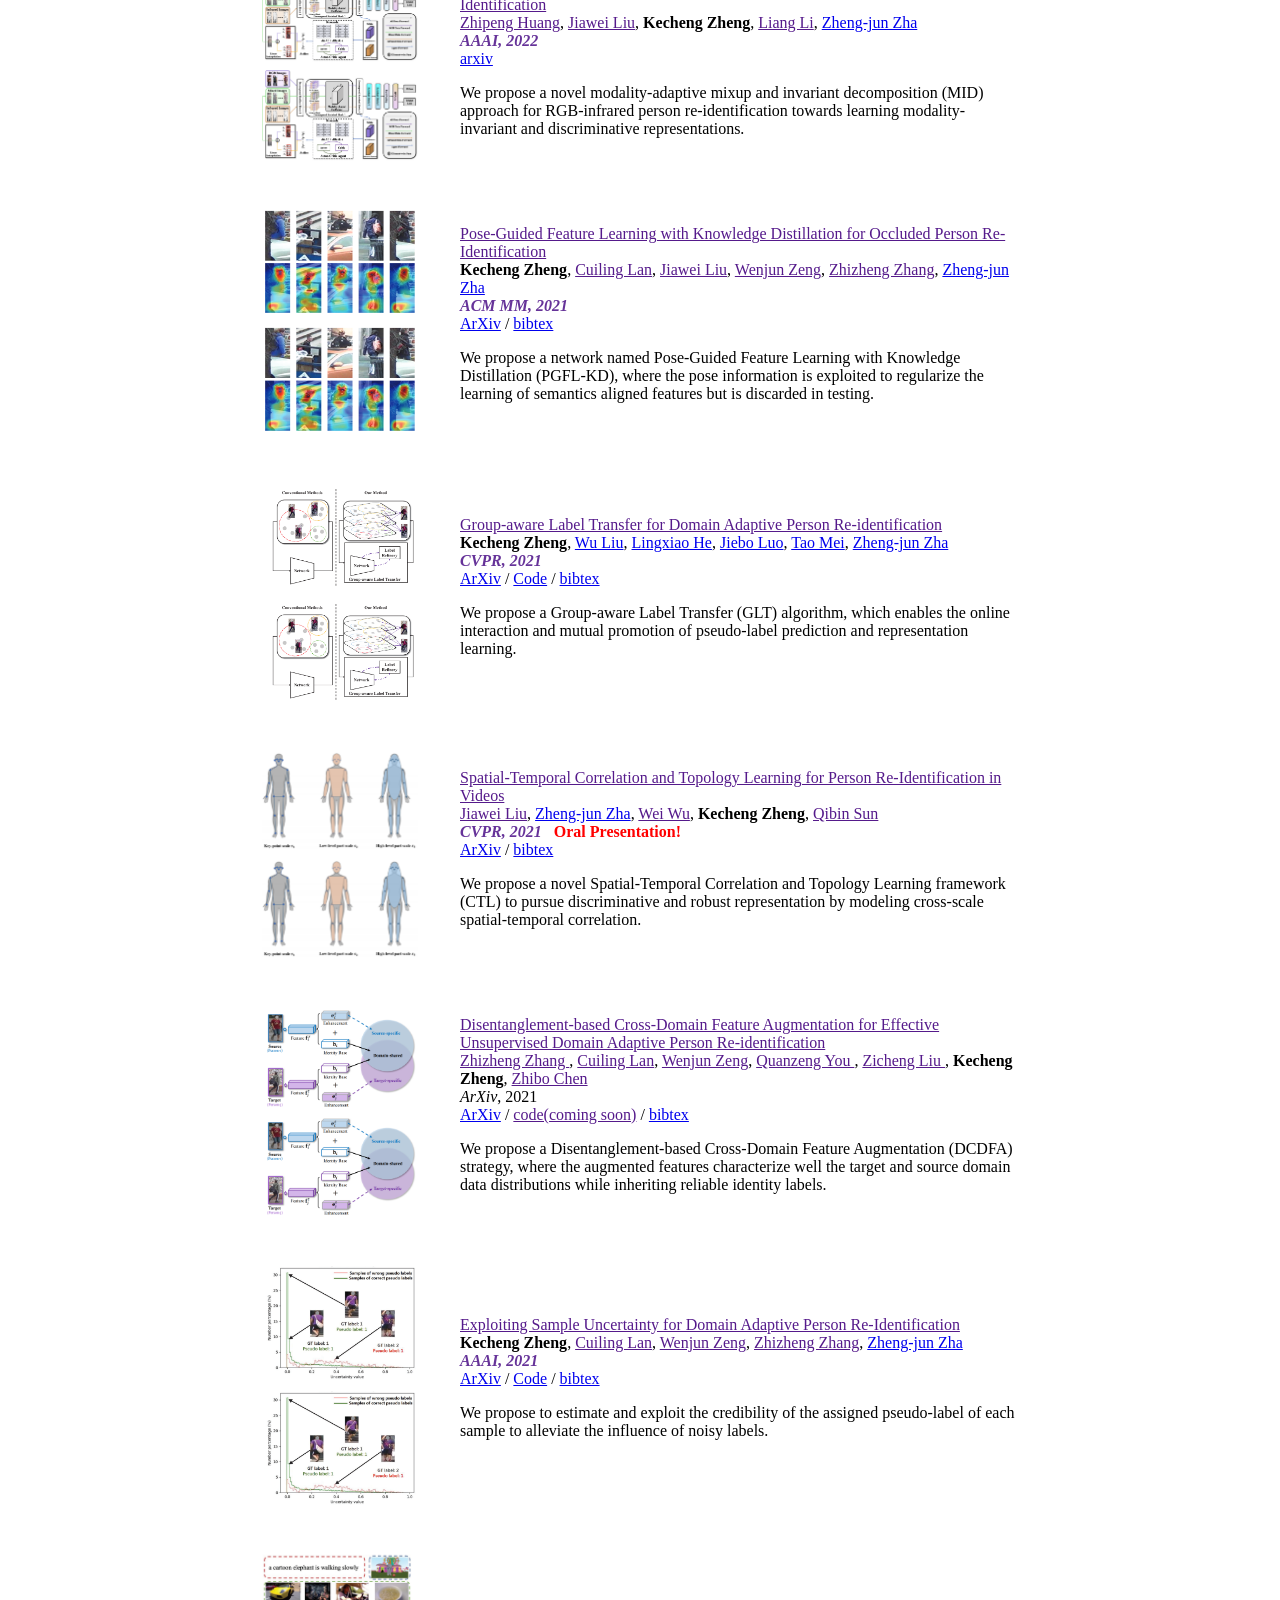
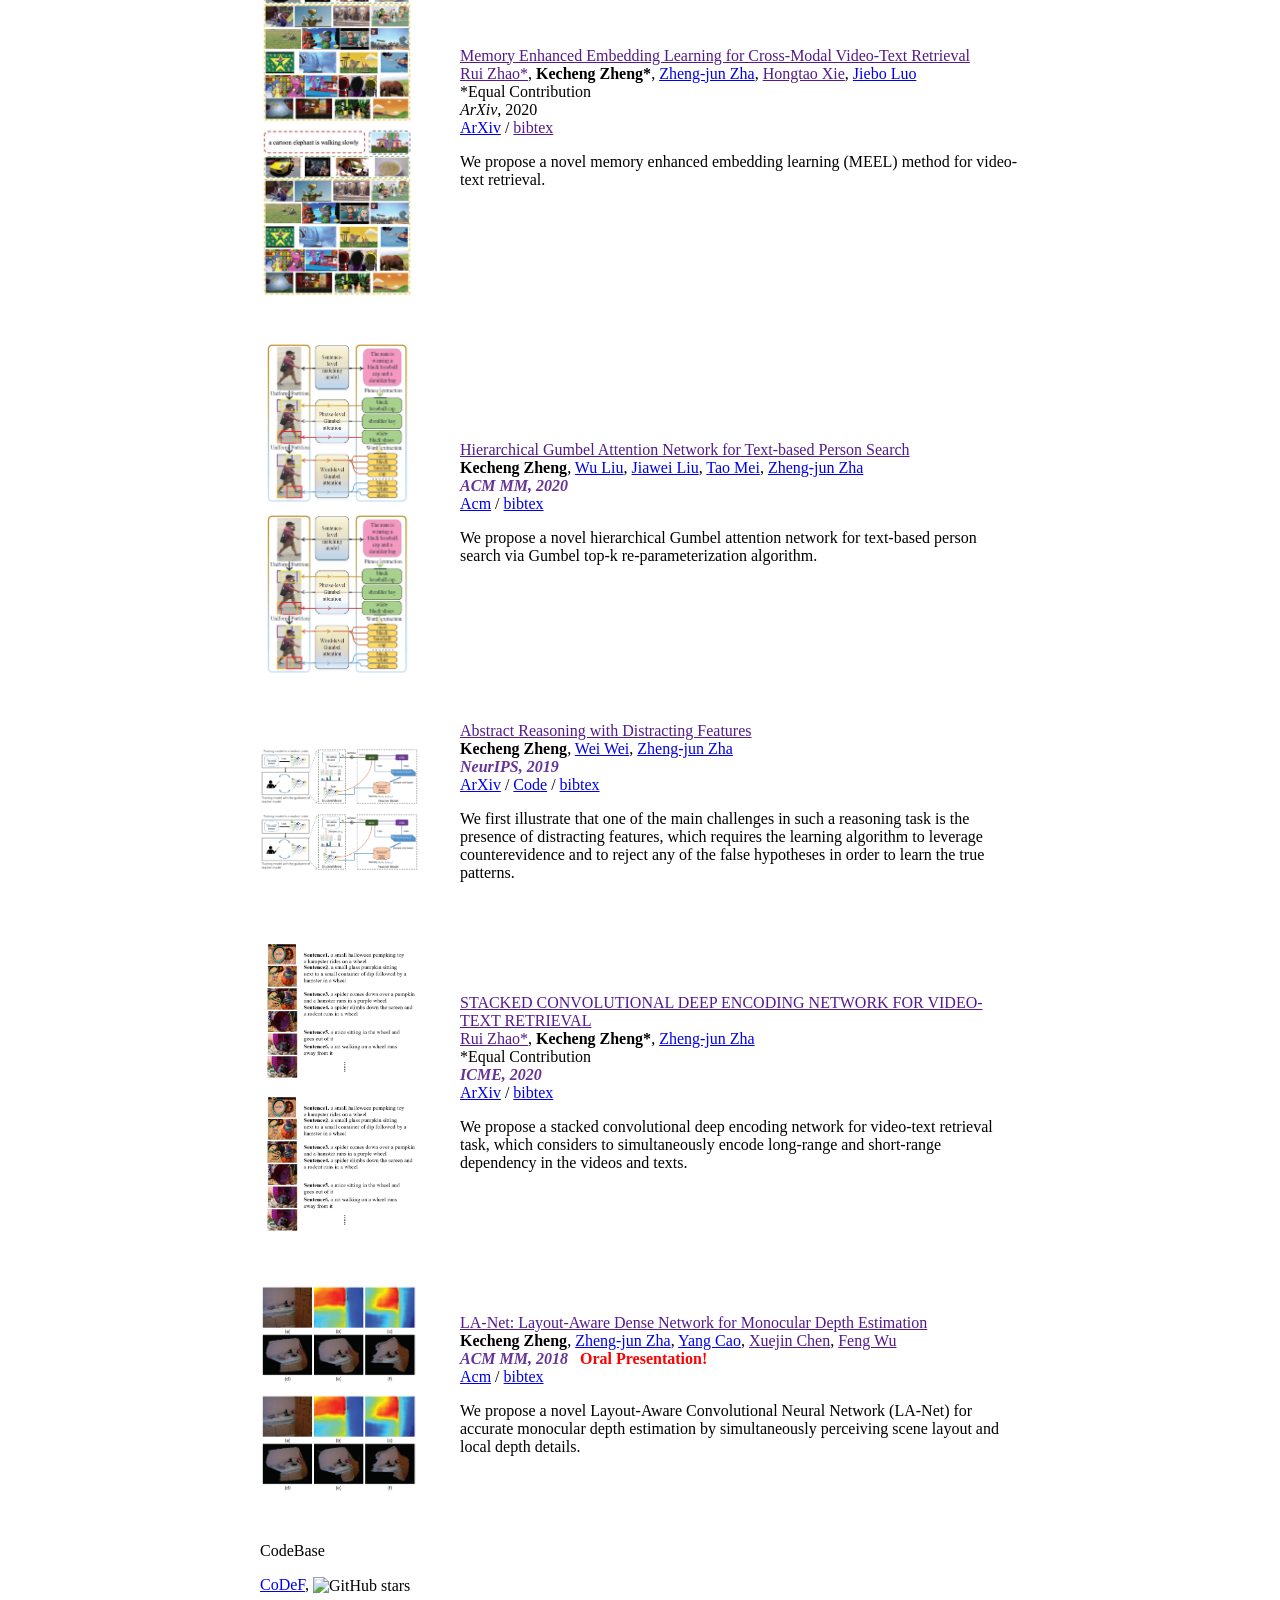
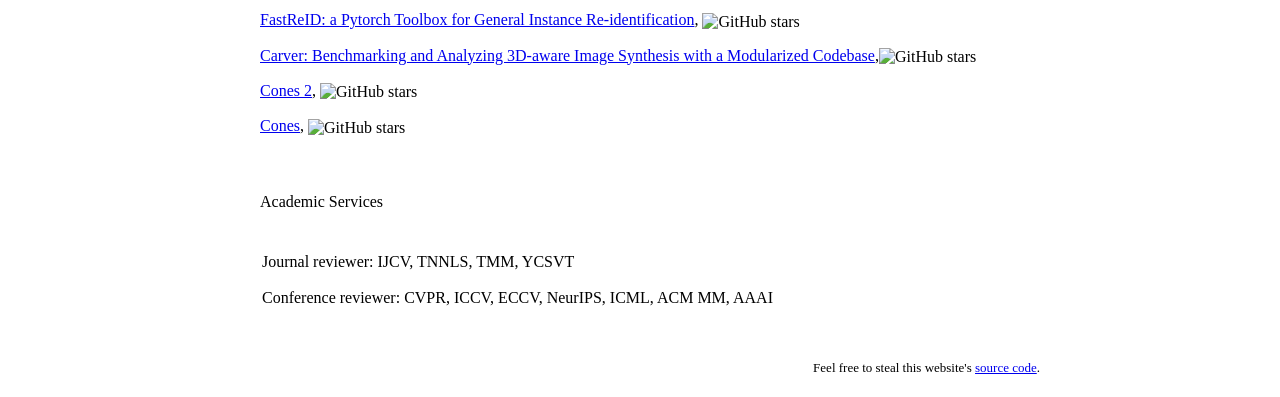
==== commit 377db906: "Update index.html" ====
--- a/index.html
+++ b/index.html
@@ -58,8 +58,8 @@
             <td style="padding:20px;width:100%;vertical-align:middle">
               <heading>News</heading>
 <!--               <p><li> <font color="red"><strong>[10/2023] Looking for self-motivated interns in multi-modal learning. Please drop your CV to me if interested.</strong></font></p> -->
-              <p><li> <font color="red"><strong>[02/2025] Six papers accepted by CVPR 2025 (6/6)~</strong></font></p>
-              <p><li><strong>[11/2024] </strong> Three papers accepted by ICLR 2025 (3/4)~</p>
+              <p><li> <font color="red"><strong>[03/2025] Six papers accepted by CVPR 2025 (6/6)~</strong></font></p>
+              <p><li><strong>[02/2025] </strong> Three papers accepted by ICLR 2025 (3/4)~</p>
               <p><li><strong>[11/2024] </strong> Three papers accepted by NeurIPS 2024 (3/4)~</p>
               <p><li><strong>[06/2024] </strong> Four papers accepted by ECCV 2024 (4/4)~</p>
 <!--               <p><li><strong>[03/2024] </strong> Two papers accepted by CVPR 2024.</p> -->
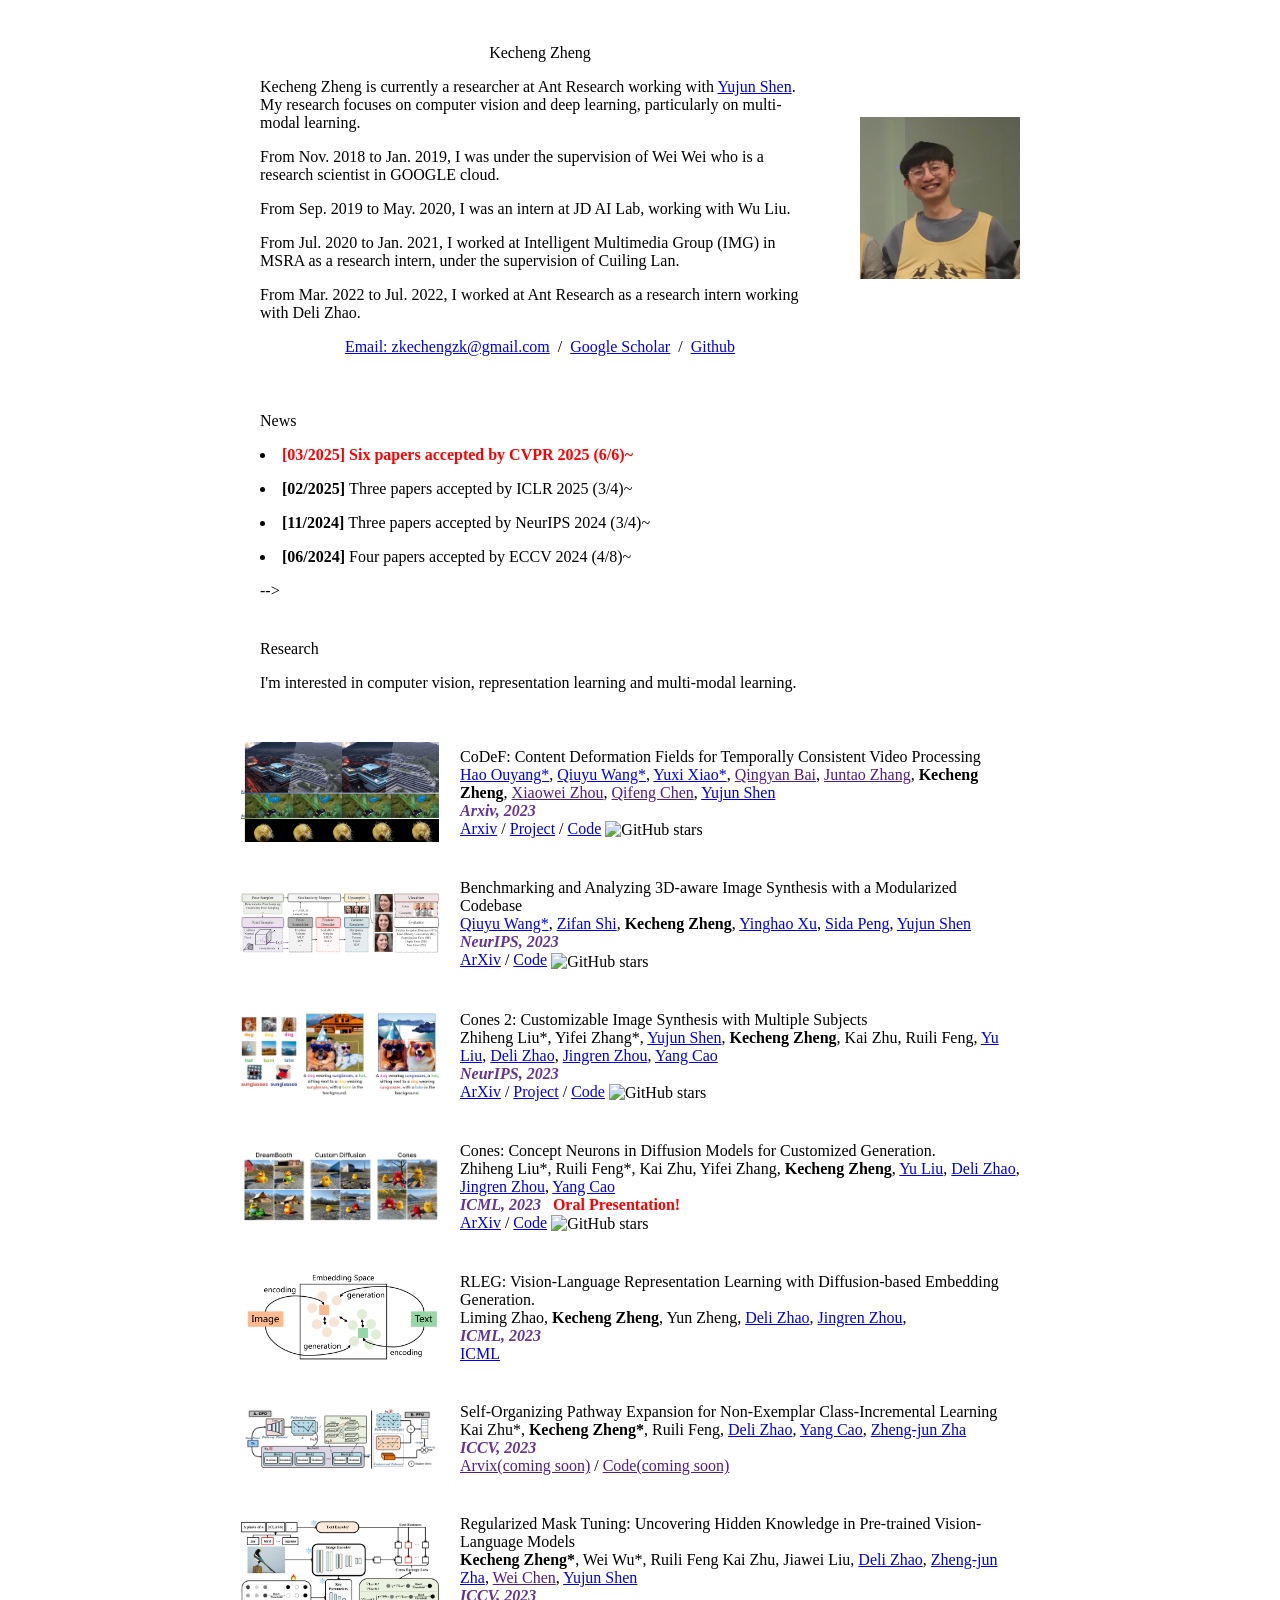
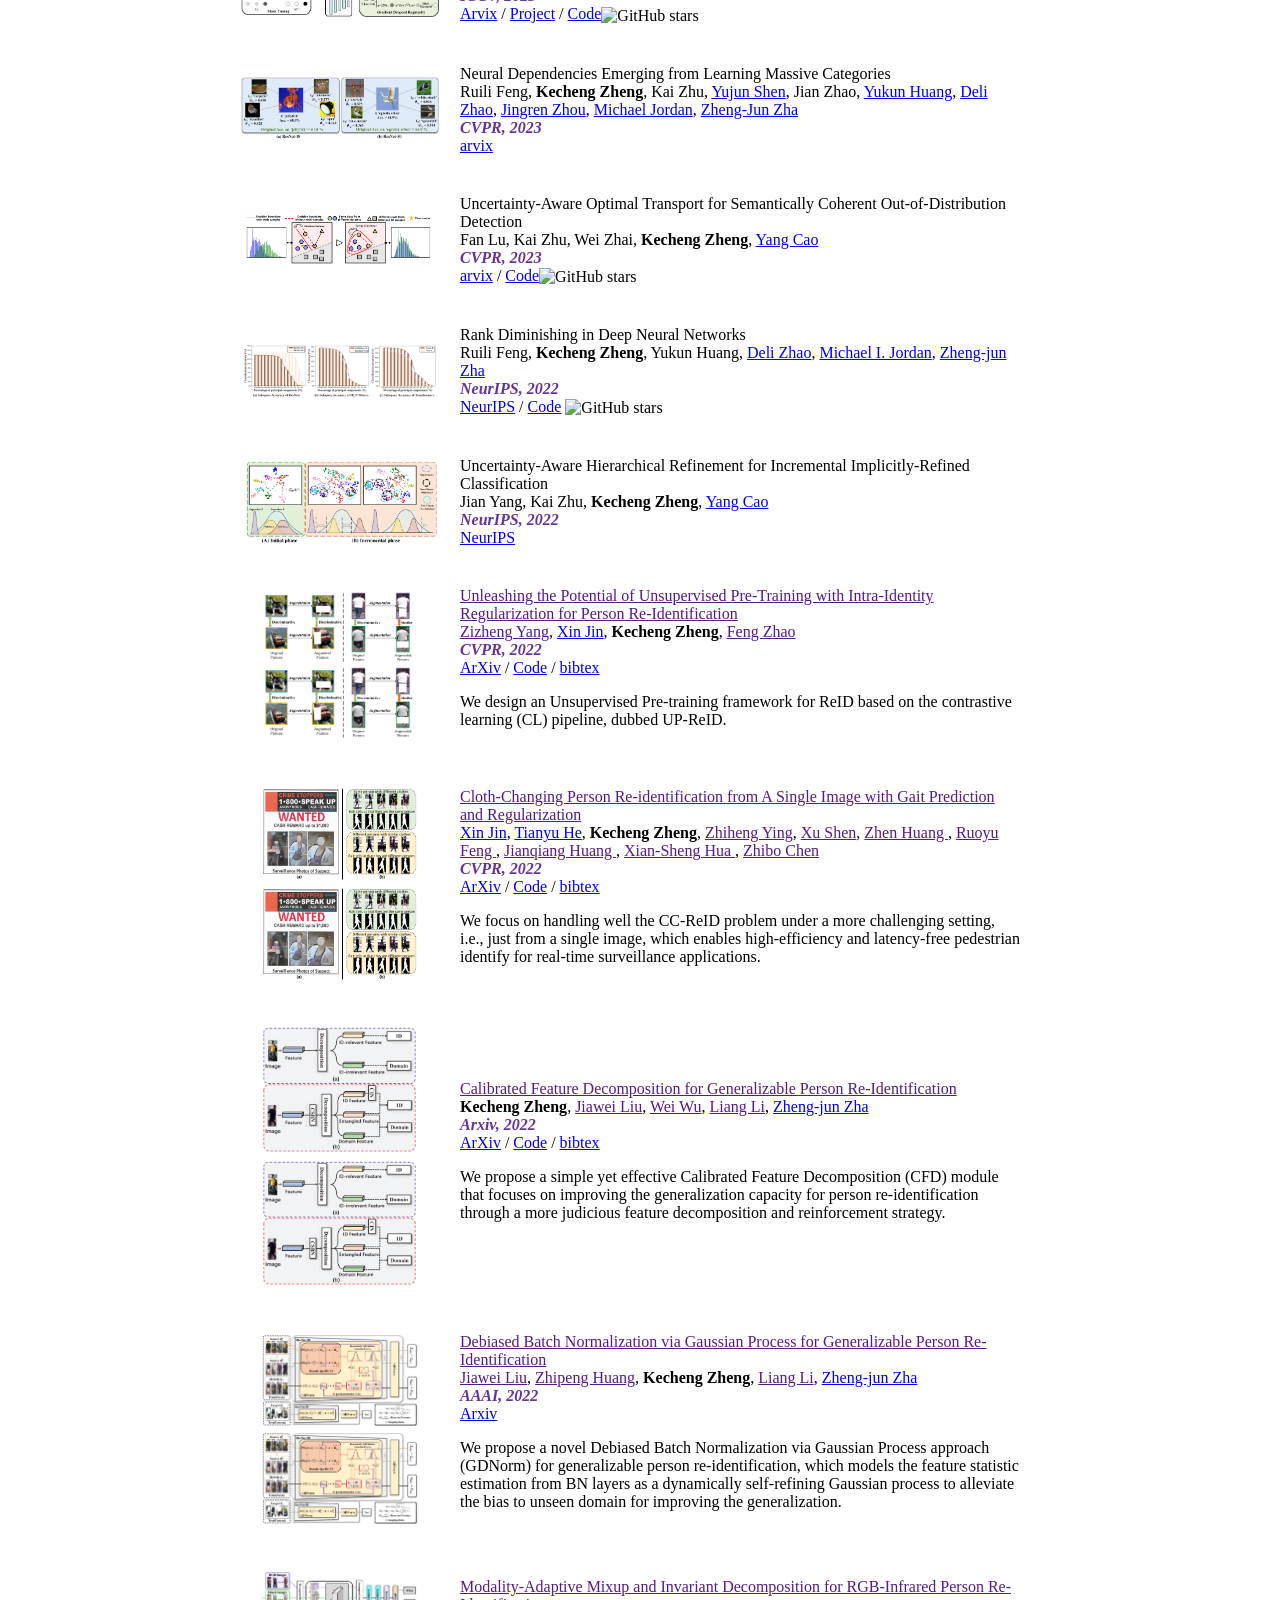
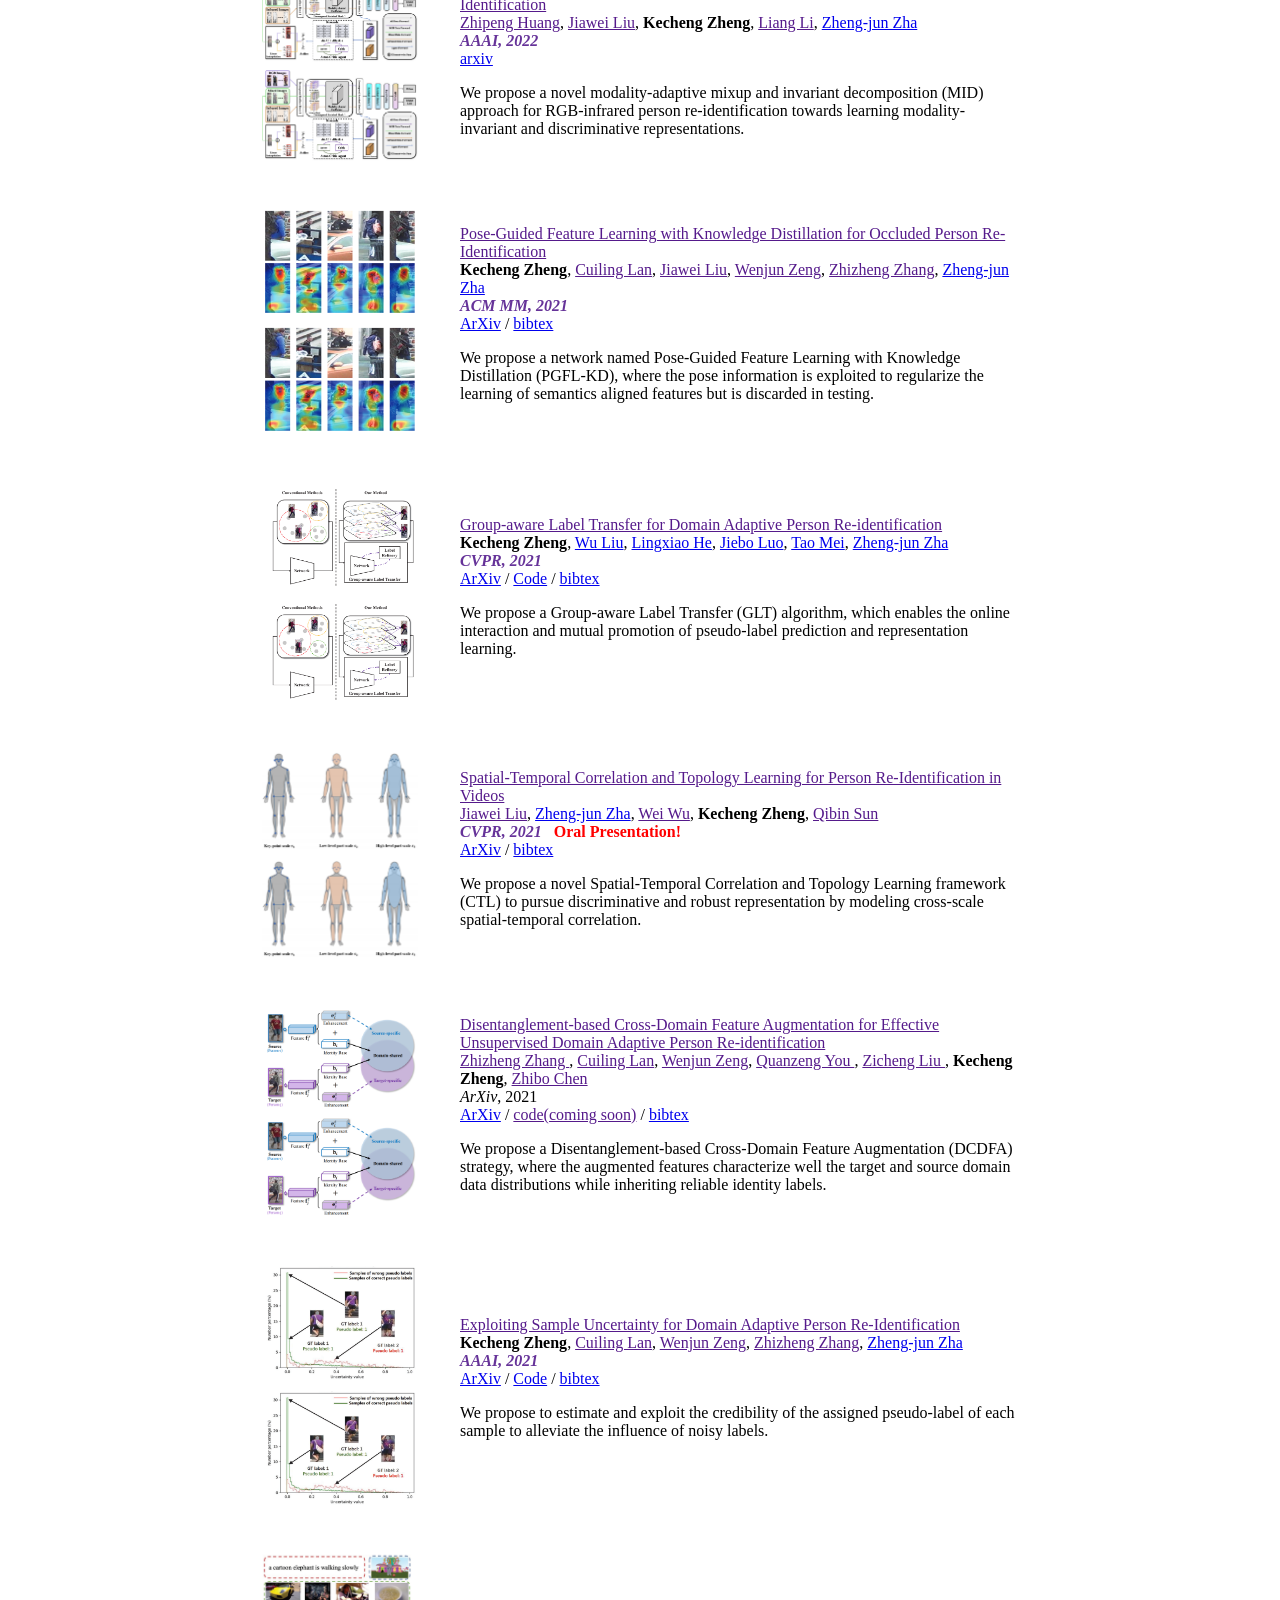
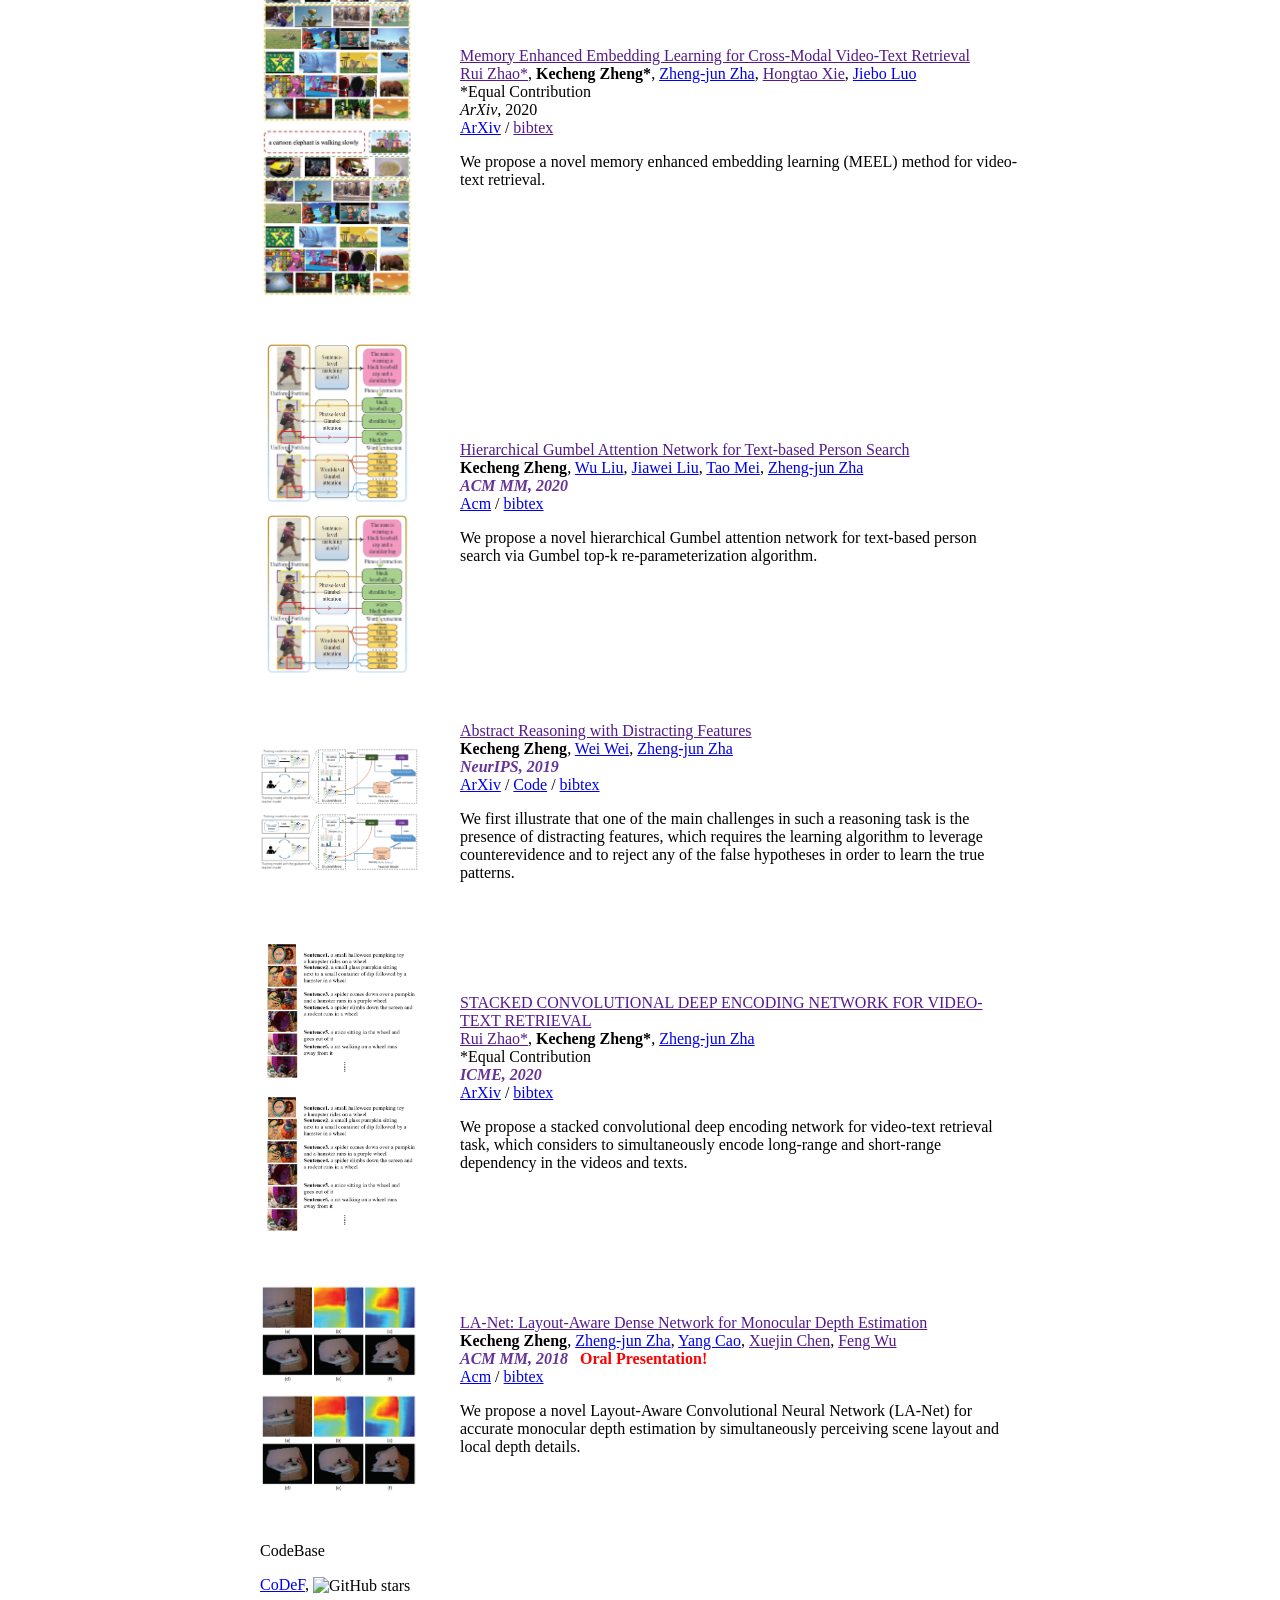
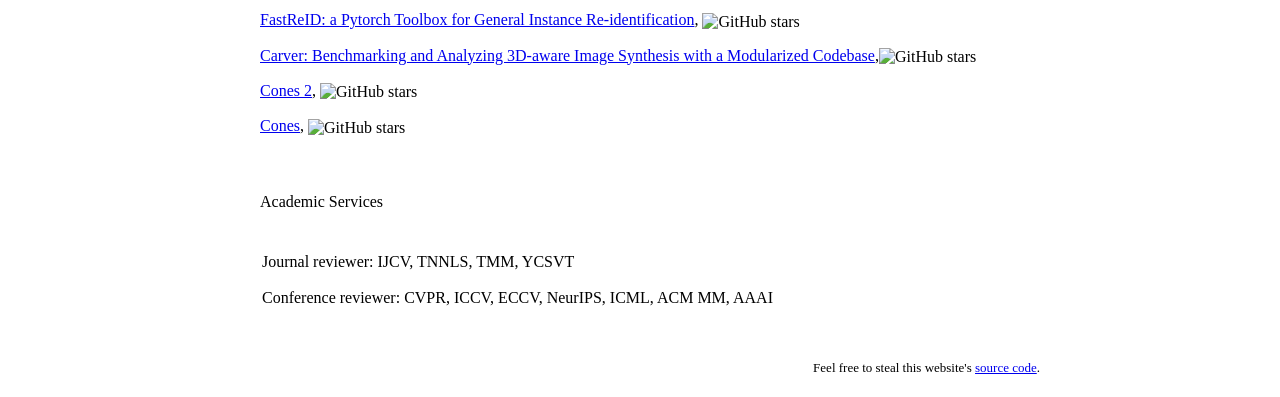
==== commit 18e9370d: "Update index.html" ====
--- a/index.html
+++ b/index.html
@@ -61,7 +61,7 @@
               <p><li> <font color="red"><strong>[03/2025] Six papers accepted by CVPR 2025 (6/6)~</strong></font></p>
               <p><li><strong>[02/2025] </strong> Three papers accepted by ICLR 2025 (3/4)~</p>
               <p><li><strong>[11/2024] </strong> Three papers accepted by NeurIPS 2024 (3/4)~</p>
-              <p><li><strong>[06/2024] </strong> Four papers accepted by ECCV 2024 (4/4)~</p>
+              <p><li><strong>[06/2024] </strong> Four papers accepted by ECCV 2024 (4/8)~</p>
 <!--               <p><li><strong>[03/2024] </strong> Two papers accepted by CVPR 2024.</p> -->
 <!--               <p><li><strong>[10/2023] </strong> Two papers accepted by NeurIPS 2023.</p> -->
 <!--               <p><li><strong>[08/2023] </strong> Two papers accepted by ICCV 2023.</p> -->
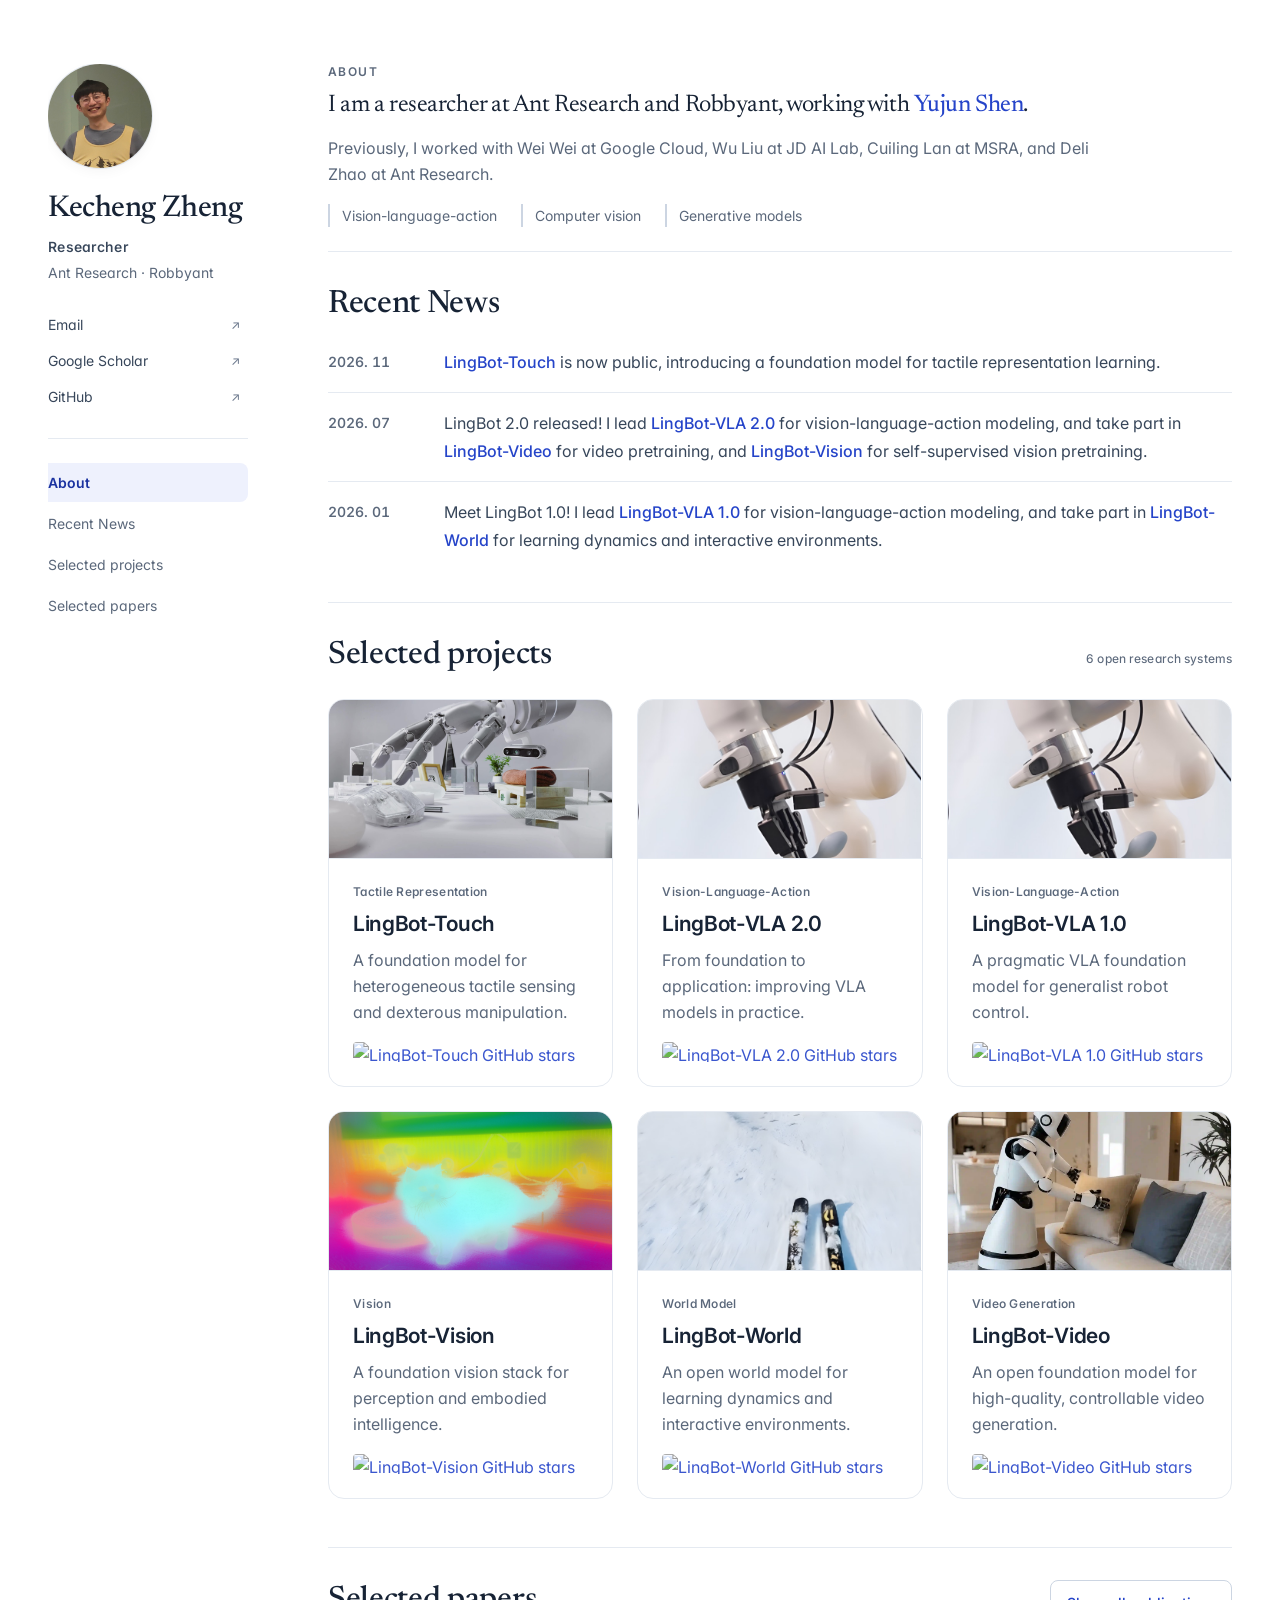
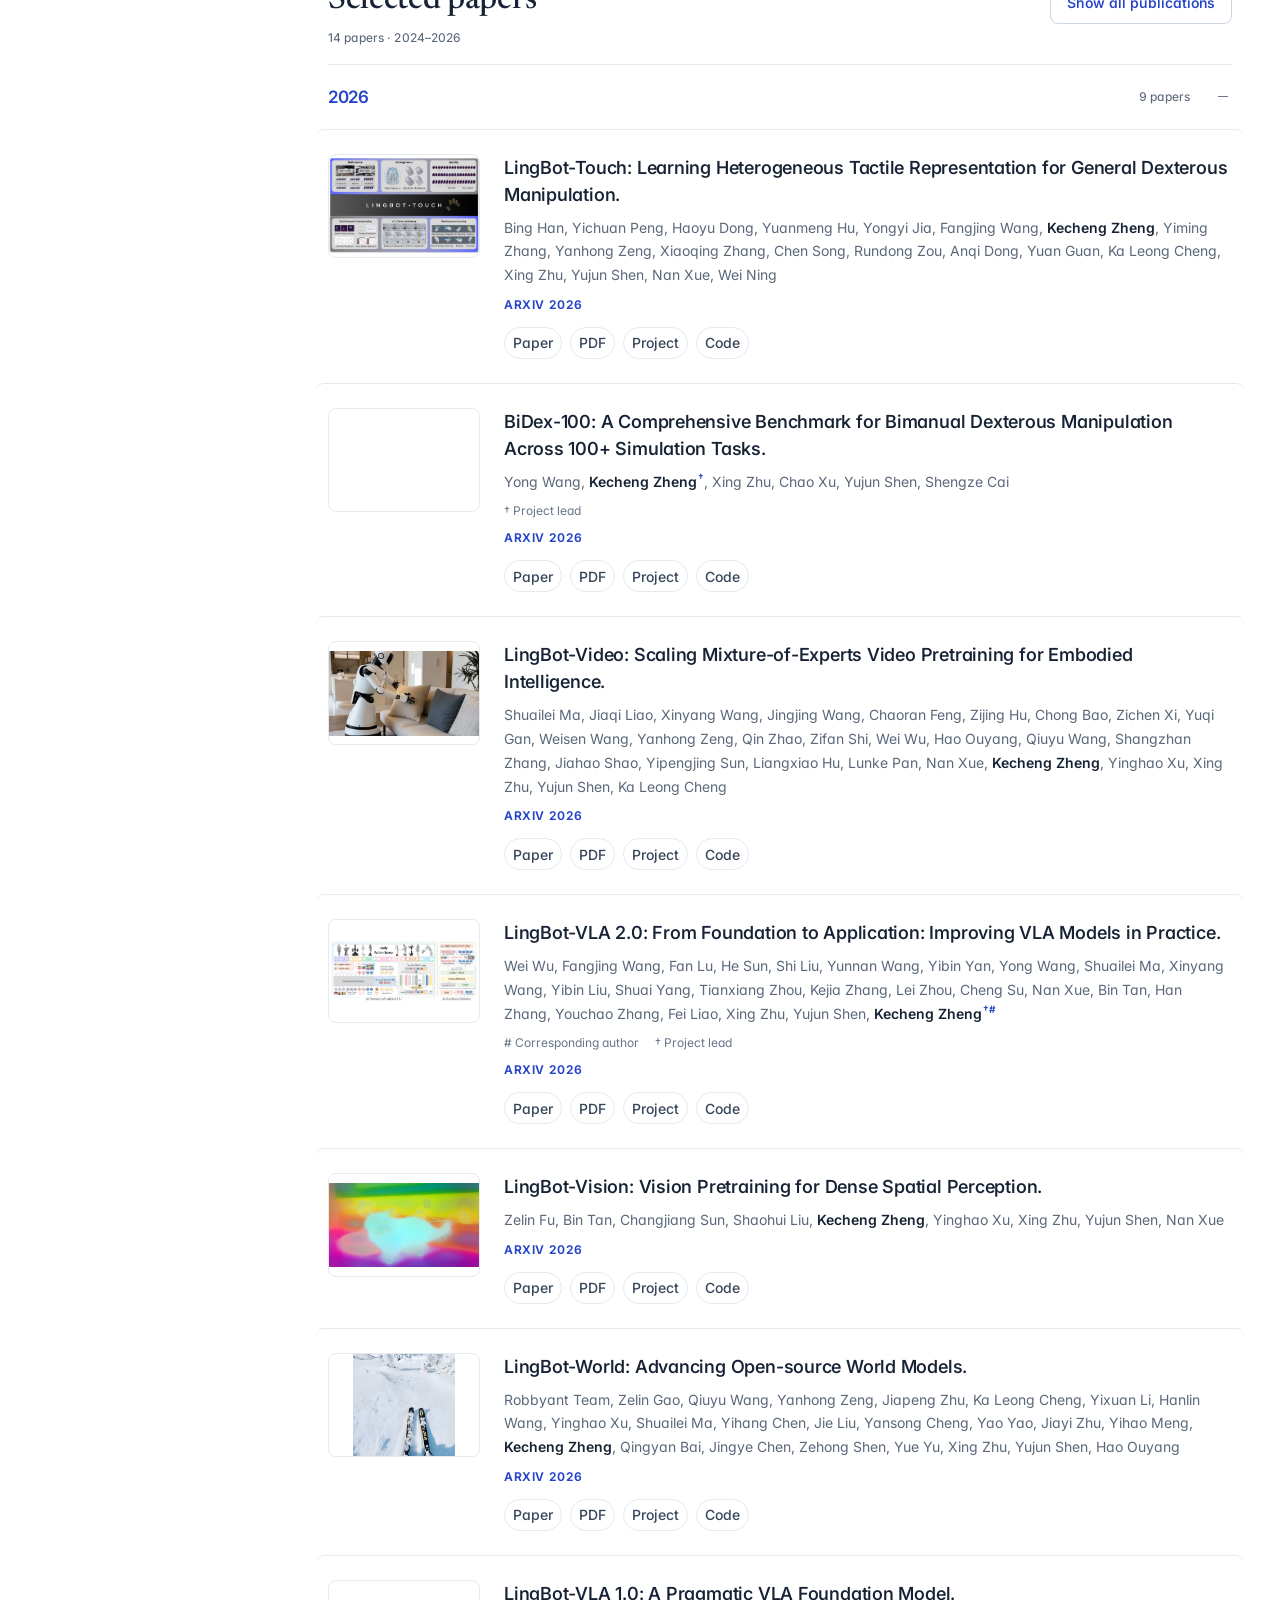
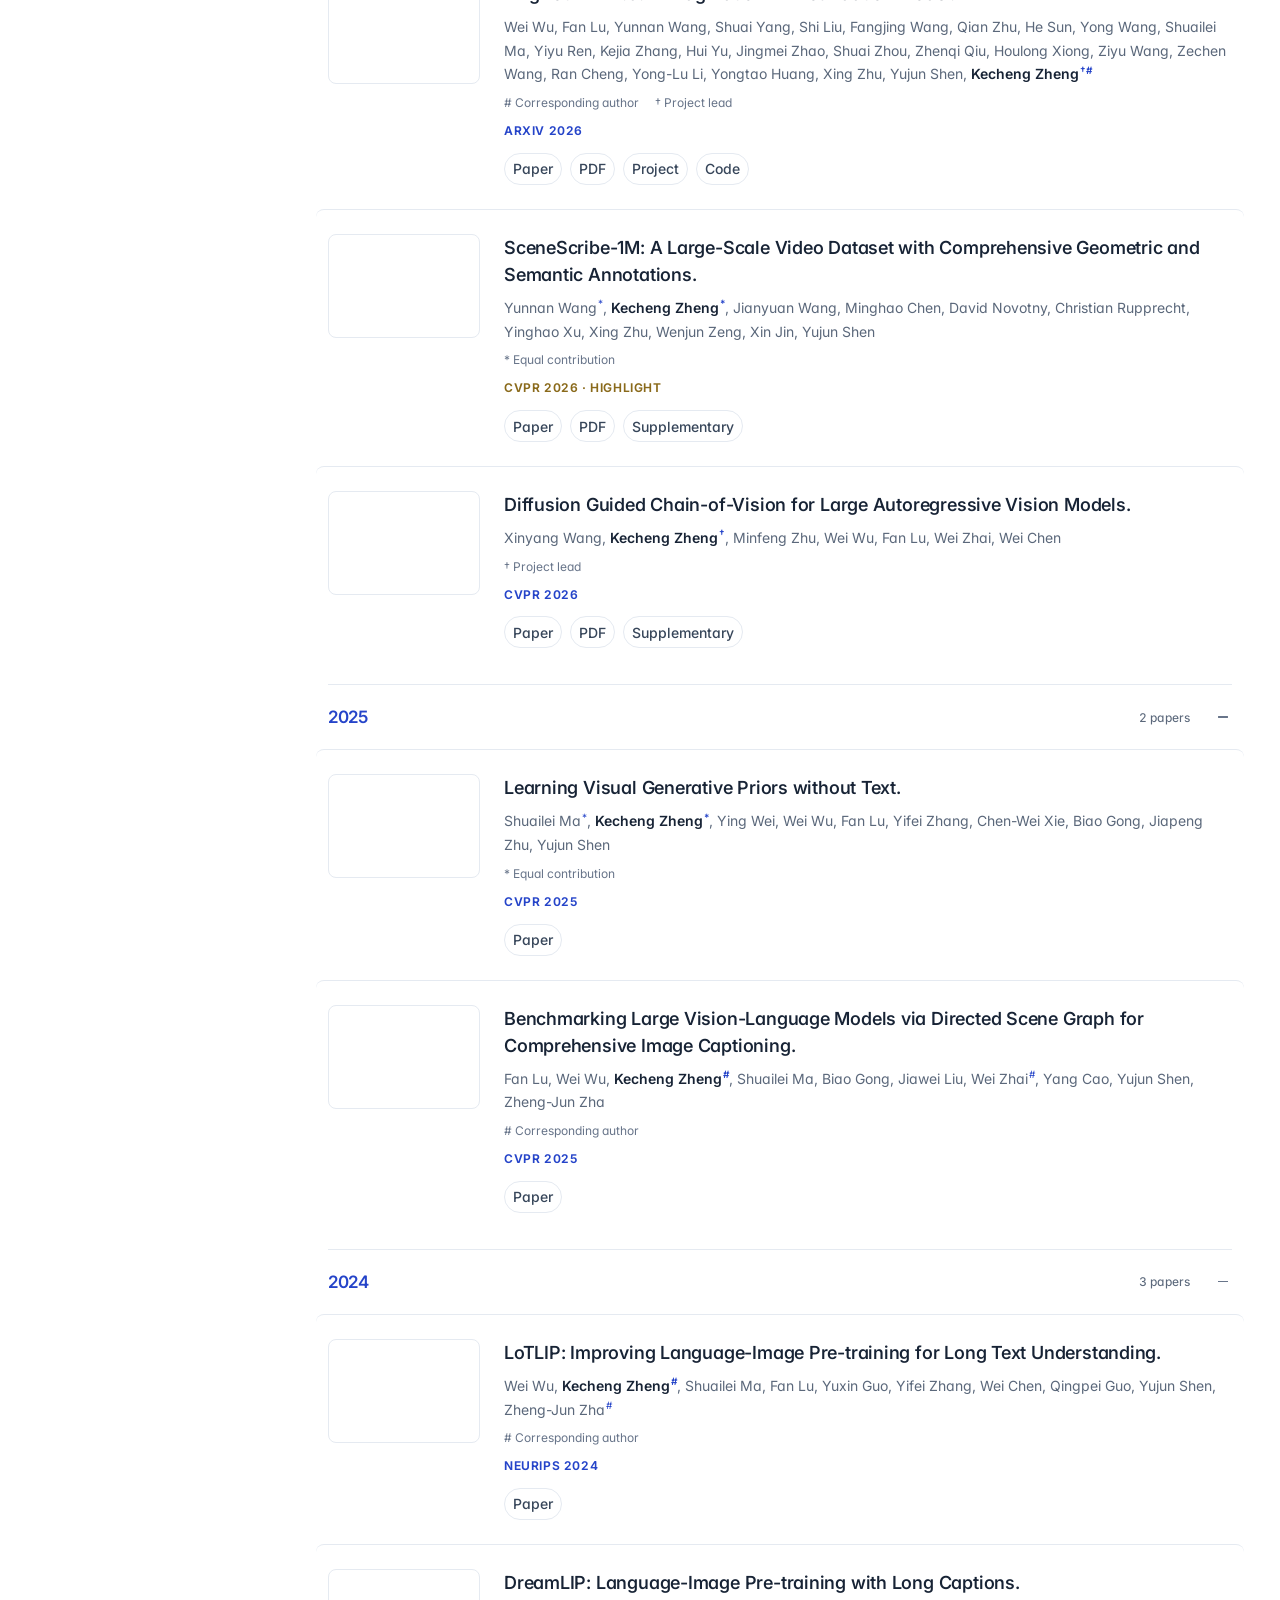
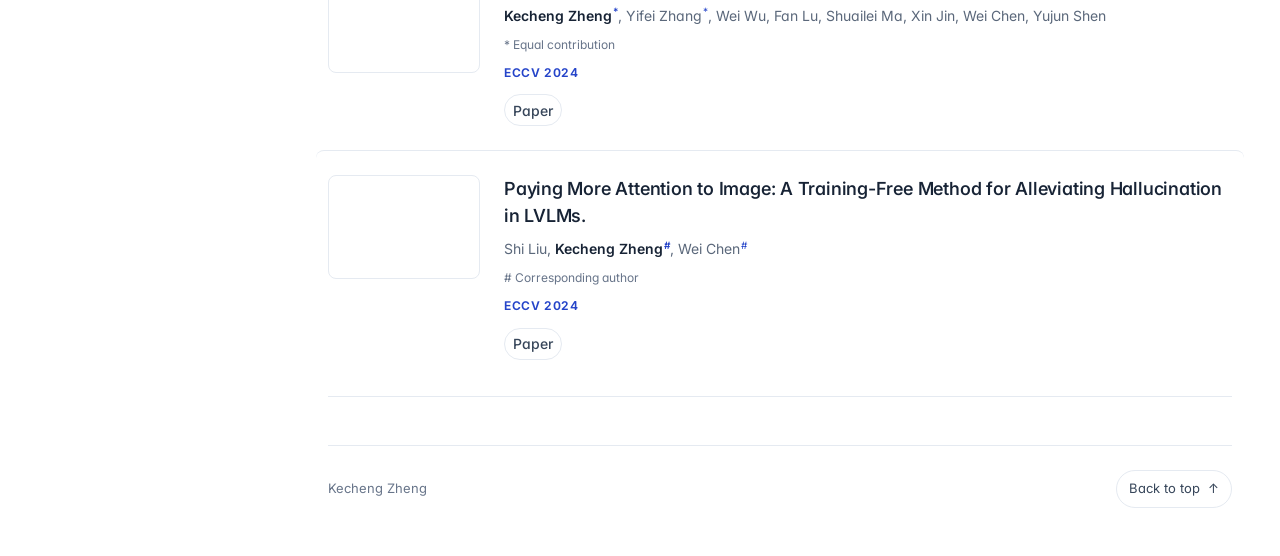
==== commit 6002a223: "add some projects and papers in 2026" ====
--- a/index.html
+++ b/index.html
@@ -1,59 +1,161 @@
 <!DOCTYPE HTML>
 <html lang="en"><head><meta http-equiv="Content-Type" content="text/html; charset=UTF-8">
 
-  <title>Kecheng Zheng</title>
+  <title>Kecheng Zheng — Research</title>
   
   <meta name="author" content="Kecheng Zheng">
   <meta name="viewport" content="width=device-width, initial-scale=1">
+  <meta name="description" content="Kecheng Zheng, researcher at Ant Research and Robbyant. Research in vision-language-action, computer vision, and generative models.">
   
-  <link rel="stylesheet" type="text/css" href="stylesheet.css">
+  <link rel="preconnect" href="https://fonts.googleapis.com">
+  <link rel="preconnect" href="https://fonts.gstatic.com" crossorigin>
+  <link rel="stylesheet" href="https://fonts.googleapis.com/css2?family=Inter:wght@300..800&family=Newsreader:opsz,wght@6..72,300..600&display=swap">
+  <link rel="stylesheet" type="text/css" href="stylesheet.css?v=recent-news">
   <link rel="icon" type="image/png" href="images/zkc.jpg">
 </head>
 
 <body>
-  <table style="width:100%;max-width:800px;border:0px;border-spacing:0px;border-collapse:separate;margin-right:auto;margin-left:auto;"><tbody>
-    <tr style="padding:0px">
-      <td style="padding:0px">
-        <table style="width:100%;border:0px;border-spacing:0px;border-collapse:separate;margin-right:auto;margin-left:auto;"><tbody>
-          <tr style="padding:0px">
-            <td style="padding:2.5%;width:75%;vertical-align:middle">
-              <p style="text-align:center">
-                <name>Kecheng Zheng</name>
-              </p>
-              <p> Kecheng Zheng is currently a researcher at Ant Research working with <a href="https://shenyujun.github.io/" target="_blank">Yujun Shen</a>. My research focuses on computer vision and deep learning, particularly on multi-modal learning.
-              </p>
-              <p>
-                 From Nov. 2018 to Jan. 2019, I was under the supervision of Wei Wei who is a research scientist in GOOGLE cloud.
-                </p>
-              <p>
-                 From Sep. 2019 to May. 2020, I was an intern at JD AI Lab, working with Wu Liu.
-                </p>
-              <p>
-                 From Jul. 2020 to Jan. 2021, I worked at Intelligent Multimedia Group (IMG) in MSRA as a research intern, under the supervision of Cuiling Lan.
-              </p>
-              <p>
-                 From Mar. 2022 to Jul. 2022, I worked at Ant Research as a research intern working with Deli Zhao.
-              </p>
-<!--              <p>-->
-<!--                <font color="red"><strong>-->
-<!--              <strong>[08/2023] </strong> Looking for self-motivated interns in multi-modal learning in Ant Research. Please drop your CV to me if interested.</strong></font>-->
-<!--              </p>-->
-              <p style="text-align:center">
-                <a href="mailto:zkechengzk@gmail.com">Email: zkechengzk@gmail.com</a> &nbsp/&nbsp
-<!--                <a href="data/JonBarron-CV.pdf">CV</a> &nbsp/&nbsp-->
-<!--                <a href="data/JonBarron-bio.txt">Bio</a> &nbsp/&nbsp-->
-                <a href="https://scholar.google.com.hk/citations?user=hMDQifQAAAAJ&hl=zh-CN">Google Scholar</a> &nbsp/&nbsp
-<!--                <a href="https://twitter.com/jon_barron">Twitter</a> &nbsp/&nbsp-->
-                <a href="https://github.com/zkcys001/">Github</a>
-              </p>
-            </td>
-            <td style="padding:2.5%;width:30%;max-width:30%">
-              <a href="images/JonBarron.jpg"><img style="width:100%;max-width:100%" alt="profile photo" src="images/zkc.jpg" class="hoverZoomLink"></a>
-            </td>
-          </tr>
-        </tbody></table>
-
-        <table style="width:100%;border:0px;border-spacing:0px;border-collapse:separate;margin-right:auto;margin-left:auto;"><tbody>
+  <a class="skip-link" href="#main">Skip to content</a>
+  <div class="site-layout">
+    <aside class="site-sidebar" aria-label="Profile and navigation">
+      <div class="sidebar-identity">
+        <a class="profile-portrait" href="#home" aria-label="Kecheng Zheng, about">
+          <img src="images/zkc.jpg" alt="Kecheng Zheng" width="80" height="80" fetchpriority="high">
+        </a>
+        <div class="identity-copy">
+          <h1>Kecheng Zheng</h1>
+          <p class="profile-role">Researcher</p>
+          <p class="profile-affiliation">Ant Research · Robbyant</p>
+        </div>
+      </div>
+      <div class="profile-links" aria-label="Contact and profiles">
+        <a href="mailto:zkechengzk@gmail.com">Email <span aria-hidden="true">↗</span></a>
+        <a href="https://scholar.google.com.hk/citations?user=hMDQifQAAAAJ&amp;hl=zh-CN" target="_blank" rel="noopener">Google Scholar <span aria-hidden="true">↗</span></a>
+        <a href="https://github.com/zkcys001/" target="_blank" rel="noopener">GitHub <span aria-hidden="true">↗</span></a>
+      </div>
+      <nav class="site-nav" aria-label="Primary navigation">
+        <ul>
+          <li><a href="#home" class="is-active" aria-current="location">About</a></li>
+          <li><a href="#news">Recent News</a></li>
+          <li><a href="#work">Selected projects</a></li>
+          <li><a href="#publications">Selected papers</a></li>
+        </ul>
+      </nav>
+    </aside>
+    <main id="main" class="site-main">
+      <section id="home" class="profile-section" aria-labelledby="about-heading">
+        <h2 id="about-heading">About</h2>
+        <p class="profile-intro">I am a researcher at Ant Research and Robbyant, working with <a href="https://shenyujun.github.io/" target="_blank" rel="noopener">Yujun Shen</a>.</p>
+        <p class="profile-history">Previously, I worked with Wei Wei at Google Cloud, Wu Liu at JD AI Lab, Cuiling Lan at MSRA, and Deli Zhao at Ant Research.</p>
+        <p class="research-topics"><span>Vision-language-action</span><span>Computer vision</span><span>Generative models</span></p>
+      </section>
+      <section id="news" class="news-section" aria-labelledby="news-heading">
+        <div class="section-heading-row">
+          <h2 id="news-heading">Recent News</h2>
+        </div>
+        <ul class="news-list">
+          <li>
+            <time datetime="2026-11">2026. 11</time>
+            <p><a href="https://technology.robbyant.com/lingbot-touch" target="_blank" rel="noopener">LingBot-Touch</a> is now public, introducing a foundation model for tactile representation learning.</p>
+          </li>
+          <li>
+            <time datetime="2026-07">2026. 07</time>
+            <p>LingBot 2.0 released! I lead <a href="https://technology.robbyant.com/lingbot-vla-v2" target="_blank" rel="noopener">LingBot-VLA 2.0</a> for vision-language-action modeling, and take part in <a href="https://github.com/Robbyant/lingbot-video" target="_blank" rel="noopener">LingBot-Video</a> for video pretraining, and <a href="https://github.com/Robbyant/lingbot-vision" target="_blank" rel="noopener">LingBot-Vision</a> for self-supervised vision pretraining.</p>
+          </li>
+          <li>
+            <time datetime="2026-01">2026. 01</time>
+            <p>Meet LingBot 1.0! I lead <a href="https://technology.robbyant.com/lingbot-vla" target="_blank" rel="noopener">LingBot-VLA 1.0</a> for vision-language-action modeling, and take part in <a href="https://github.com/Robbyant/lingbot-world" target="_blank" rel="noopener">LingBot-World</a> for learning dynamics and interactive environments.</p>
+          </li>
+        </ul>
+      </section>
+        <section id="work" class="highlight-section">
+          <div class="section-heading-row">
+            <h2>Selected projects</h2>
+            <p class="section-note">6 open research systems</p>
+          </div>
+          <div class="highlight-grid">
+            <article class="highlight-card">
+              <div class="highlight-cover">
+                <video class="highlight-video" data-src="https://gw.alipayobjects.com/v/huamei_edorqr/afts/file/Q4C2Q5MCeOIAAAAAgTAAAAgADhzZAQJr" poster="images/highlights/lingbot-touch.jpg" muted loop playsinline preload="none" aria-label="LingBot-Touch tactile sensing and dexterous manipulation demo"></video>
+              </div>
+              <div class="highlight-body">
+                <span class="highlight-label">Tactile Representation</span>
+                <h3><a class="highlight-title" href="https://technology.robbyant.com/lingbot-touch" target="_blank" rel="noopener">LingBot-Touch</a></h3>
+                <span class="highlight-description">A foundation model for heterogeneous tactile sensing and dexterous manipulation.</span>
+                <a class="highlight-footer" href="https://github.com/Robbyant/lingbot-touch" target="_blank" rel="noopener" aria-label="View LingBot-Touch on GitHub">
+                  <img class="star-badge" src="https://img.shields.io/github/stars/Robbyant/lingbot-touch?style=flat-square&amp;logo=github&amp;logoColor=white&amp;label=stars&amp;labelColor=3d434e&amp;color=2544c9" alt="LingBot-Touch GitHub stars" loading="lazy">
+                </a>
+              </div>
+            </article>
+            <article class="highlight-card">
+              <div class="highlight-cover">
+                <video class="highlight-video" data-src="https://gw.alipayobjects.com/v/huamei_h1snpr/afts/file/qFneTbraZ54AAAAAibAAAAgADriIAQJr" poster="images/highlights/lingbot-vla.jpg" muted loop playsinline preload="none" aria-label="LingBot-VLA 2.0 robot manipulation demo"></video>
+              </div>
+              <div class="highlight-body">
+                <span class="highlight-label">Vision-Language-Action</span>
+                <h3><a class="highlight-title" href="https://technology.robbyant.com/lingbot-vla-v2" target="_blank" rel="noopener">LingBot-VLA 2.0</a></h3>
+                <span class="highlight-description">From foundation to application: improving VLA models in practice.</span>
+                <a class="highlight-footer" href="https://github.com/Robbyant/lingbot-vla-v2" target="_blank" rel="noopener" aria-label="View LingBot-VLA 2.0 on GitHub">
+                  <img class="star-badge" src="https://img.shields.io/github/stars/Robbyant/lingbot-vla-v2?style=flat-square&amp;logo=github&amp;logoColor=white&amp;label=stars&amp;labelColor=3d434e&amp;color=2544c9" alt="LingBot-VLA 2.0 GitHub stars" loading="lazy">
+                </a>
+              </div>
+            </article>
+            <article class="highlight-card">
+              <div class="highlight-cover">
+                <video class="highlight-video" data-src="https://gw.alipayobjects.com/v/huamei_u94ywh/afts/video/QRuOR75x-X0AAAAAhHAAAAgAfoeUAQBr" poster="images/highlights/lingbot-vla.jpg" muted loop playsinline preload="none" aria-label="LingBot-VLA 1.0 robot manipulation demo"></video>
+              </div>
+              <div class="highlight-body">
+                <span class="highlight-label">Vision-Language-Action</span>
+                <h3><a class="highlight-title" href="https://technology.robbyant.com/lingbot-vla" target="_blank" rel="noopener">LingBot-VLA 1.0</a></h3>
+                <span class="highlight-description">A pragmatic VLA foundation model for generalist robot control.</span>
+                <a class="highlight-footer" href="https://github.com/Robbyant/lingbot-vla" target="_blank" rel="noopener" aria-label="View LingBot-VLA 1.0 on GitHub">
+                  <img class="star-badge" src="https://img.shields.io/github/stars/Robbyant/lingbot-vla?style=flat-square&amp;logo=github&amp;logoColor=white&amp;label=stars&amp;labelColor=3d434e&amp;color=2544c9" alt="LingBot-VLA 1.0 GitHub stars" loading="lazy">
+                </a>
+              </div>
+            </article>
+            <article class="highlight-card">
+              <div class="highlight-cover">
+                <video class="highlight-video" data-src="https://gw.alipayobjects.com/v/huamei_4uftq7/afts/file/UKw1Q4xTFIYAAAAAgGAAAAgADnOIAQJr" poster="images/highlights/lingbot-vision.jpg" muted loop playsinline preload="none" aria-label="LingBot-Vision visual understanding demo"></video>
+              </div>
+              <div class="highlight-body">
+                <span class="highlight-label">Vision</span>
+                <h3><a class="highlight-title" href="https://github.com/Robbyant/lingbot-vision" target="_blank" rel="noopener">LingBot-Vision</a></h3>
+                <span class="highlight-description">A foundation vision stack for perception and embodied intelligence.</span>
+                <a class="highlight-footer" href="https://github.com/Robbyant/lingbot-vision" target="_blank" rel="noopener" aria-label="View LingBot-Vision on GitHub">
+                  <img class="star-badge" src="https://img.shields.io/github/stars/Robbyant/lingbot-vision?style=flat-square&amp;logo=github&amp;logoColor=white&amp;label=stars&amp;labelColor=3d434e&amp;color=2544c9" alt="LingBot-Vision GitHub stars" loading="lazy">
+                </a>
+              </div>
+            </article>
+            <article class="highlight-card">
+              <div class="highlight-cover">
+                <video class="highlight-video" data-src="https://gw.alipayobjects.com/v/huamei_u94ywh/afts/video/XQk7Rb44qJwAAAAAgfAAAAgAfoeUAQBr" poster="images/highlights/lingbot-world.jpg" muted loop playsinline preload="none" aria-label="LingBot-World V1 world model demo"></video>
+              </div>
+              <div class="highlight-body">
+                <span class="highlight-label">World Model</span>
+                <h3><a class="highlight-title" href="https://github.com/Robbyant/lingbot-world" target="_blank" rel="noopener">LingBot-World</a></h3>
+                <span class="highlight-description">An open world model for learning dynamics and interactive environments.</span>
+                <a class="highlight-footer" href="https://github.com/Robbyant/lingbot-world" target="_blank" rel="noopener" aria-label="View LingBot-World on GitHub">
+                  <img class="star-badge" src="https://img.shields.io/github/stars/Robbyant/lingbot-world?style=flat-square&amp;logo=github&amp;logoColor=white&amp;label=stars&amp;labelColor=3d434e&amp;color=2544c9" alt="LingBot-World GitHub stars" loading="lazy">
+                </a>
+              </div>
+            </article>
+            <article class="highlight-card">
+              <div class="highlight-cover">
+                <video class="highlight-video" data-src="https://gw.alipayobjects.com/v/huamei_v0sldb/afts/file/4KZAQ6-M_HoAAAAAggAAAAgADg2IAQJr" poster="images/highlights/lingbot-video.webp" muted loop playsinline preload="none" aria-label="LingBot-Video generation demo"></video>
+              </div>
+              <div class="highlight-body">
+                <span class="highlight-label">Video Generation</span>
+                <h3><a class="highlight-title" href="https://github.com/Robbyant/lingbot-video" target="_blank" rel="noopener">LingBot-Video</a></h3>
+                <span class="highlight-description">An open foundation model for high-quality, controllable video generation.</span>
+                <a class="highlight-footer" href="https://github.com/Robbyant/lingbot-video" target="_blank" rel="noopener" aria-label="View LingBot-Video on GitHub">
+                  <img class="star-badge" src="https://img.shields.io/github/stars/Robbyant/lingbot-video?style=flat-square&amp;logo=github&amp;logoColor=white&amp;label=stars&amp;labelColor=3d434e&amp;color=2544c9" alt="LingBot-Video GitHub stars" loading="lazy">
+                </a>
+              </div>
+            </article>
+          </div>
+        </section>
+
+        <table class="news-table" style="width:100%;border:0px;border-spacing:0px;border-collapse:separate;margin-right:auto;margin-left:auto;"><tbody>
             <tr>
             <td style="padding:20px;width:100%;vertical-align:middle">
               <heading>News</heading>
@@ -84,59 +186,46 @@
           </tr>
         </tbody></table>
 
-        <table style="width:100%;border:0px;border-spacing:0px;border-collapse:separate;margin-right:auto;margin-left:auto;"><tbody>
-            <tr>
-            <td style="padding:20px;width:100%;vertical-align:middle">
-              <heading>Research</heading>
-              <p>
-                I'm interested in computer vision, representation learning and multi-modal learning.
-              </p>
-            </td>
-          </tr>
-        </tbody></table>
-
-
-
-        <table style="width:100%;border:0px;border-spacing:0px;border-collapse:separate;margin-right:auto;margin-left:auto;"><tbody>
+        <table class="publication-table" hidden style="width:100%;border:0px;border-spacing:0px;border-collapse:separate;margin-right:auto;margin-left:auto;"><tbody>
           <tr>
             <td width="25%">
-              <img style="width: 100%; max-height: 100px; object-fit: cover;" src="./images/codef.png">
+              <img style="width: 100%; max-height: 100px; object-fit: cover;" src="./images/codef.png" loading="lazy" decoding="async">
             </td>
             <td style="padding:20px;width:75%;vertical-align:middle">
               <div class="title">
                 CoDeF: Content Deformation Fields for Temporally Consistent Video Processing
               </div>
               <div class="author">
-                <a href="https://ken-ouyang.github.io" target="_blank">Hao Ouyang*</a>,
-                <a href="https://github.com/qiuyu96" target="_blank">Qiuyu Wang*</a>,
-                <a href="https://henry123-boy.github.io/" target="_blank">Yuxi Xiao*</a>,
-                <a href="" target="_blank">Qingyan Bai</a>,
-                <a href="" target="_blank">Juntao Zhang</a>,
+                <a href="https://ken-ouyang.github.io" target="_blank">Hao Ouyang</a>,
+                <a href="https://github.com/qiuyu96" target="_blank">Qiuyu Wang</a>,
+                <a href="https://henry123-boy.github.io/" target="_blank">Yuxi Xiao</a>,
+                Qingyan Bai,
+                Juntao Zhang,
                 <strong>Kecheng Zheng</strong>,
-                <a href="" target="_blank">Xiaowei Zhou</a>,
-                <a href="" target="_blank">Qifeng Chen</a>,
+                Xiaowei Zhou,
+                Qifeng Chen,
                 <a href="https://shenyujun.github.io/" target="_blank">Yujun Shen</a>
               </div>
-              <em><font color="#663399"><strong>Arxiv, 2023</strong></font></em></em> &nbsp <font color="red"><strong></strong></font>
+              <em><font color="#663399"><strong>CVPR 2024 Highlight</strong></font></em></em> &nbsp <font color="red"><strong></strong></font>
               <br>
               <div class="material">
                 <a href="https://arxiv.org/abs/2308.07926">Arxiv</a> /
                 <a href="https://qiuyu96.github.io/CoDeF/">Project</a> /
-                <a href="https://github.com/qiuyu96/CoDeF">Code</a> <img alt="GitHub stars" style="vertical-align:middle" src="https://img.shields.io/github/stars/qiuyu96/CoDeF?style=social">
+                <a href="https://github.com/qiuyu96/CoDeF">Code</a> <img alt="GitHub stars" style="vertical-align:middle" src="https://img.shields.io/github/stars/ant-research/CoDeF?style=flat-square&amp;logo=github&amp;logoColor=white&amp;label=stars&amp;labelColor=3d434e&amp;color=2544c9" loading="lazy" decoding="async">
               </div>
             </td>
           </tr>
 
           <tr>
             <td width="25%">
-              <img style="width: 100%; max-height: 100px; object-fit: cover;" src="./images/carver.jpg">
+              <img style="width: 100%; max-height: 100px; object-fit: cover;" src="./images/carver.jpg" loading="lazy" decoding="async">
             </td>
             <td style="padding:20px;width:75%;vertical-align:middle">
               <div class="title">
                 Benchmarking and Analyzing 3D-aware Image Synthesis with a Modularized Codebase
               </div>
               <div class="author">
-                <a href="https://github.com/qiuyu96" target="_blank">Qiuyu Wang*</a>,
+                <a href="https://github.com/qiuyu96" target="_blank">Qiuyu Wang</a>,
                 <a href="https://vivianszf.github.io/" target="_blank">Zifan Shi</a>,
                 <strong>Kecheng Zheng</strong>,
                 <a href="https://justimyhxu.github.io/" target="_blank">Yinghao Xu</a>,
@@ -147,22 +236,22 @@
               <br>
               <div class="material">
                 <a href="https://arxiv.org/pdf/2306.12423.pdf" target="_blank">ArXiv</a> /
-                <a href="https://github.com/qiuyu96/carver" target="_blank">Code</a> <img alt="GitHub stars" style="vertical-align:middle" src="https://img.shields.io/github/stars/qiuyu96/Carver?style=social">
+                <a href="https://github.com/qiuyu96/carver" target="_blank">Code</a> <img alt="GitHub stars" style="vertical-align:middle" src="https://img.shields.io/github/stars/qiuyu96/Carver?style=flat-square&amp;logo=github&amp;logoColor=white&amp;label=stars&amp;labelColor=3d434e&amp;color=2544c9" loading="lazy" decoding="async">
               </div>
             </td>
           </tr>
 
           <tr>
             <td width="25%">
-              <img style="width: 100%; max-height: 100px; object-fit: cover;" src="./images/cones2.jpg">
+              <img style="width: 100%; max-height: 100px; object-fit: cover;" src="./images/cones2.jpg" loading="lazy" decoding="async">
             </td>
             <td style="padding:20px;width:75%;vertical-align:middle">
               <div class="title">
                 Cones 2: Customizable Image Synthesis with Multiple Subjects
               </div>
               <div class="author">
-                Zhiheng Liu*,
-                Yifei Zhang*,
+                Zhiheng Liu,
+                Yifei Zhang,
                 <a href="https://shenyujun.github.io/" target="_blank">Yujun Shen</a>,
                 <strong>Kecheng Zheng</strong>,
                 Kai Zhu,
@@ -177,22 +266,22 @@
               <div class="material">
                 <a href="https://arxiv.org/pdf/2305.19327.pdf" target="_blank">ArXiv</a> /
                 <a href="https://cones-page.github.io/" target="_blank">Project</a> /
-                <a href="https://github.com/damo-vilab/Cones-V2" target="_blank">Code</a> <img alt="GitHub stars" style="vertical-align:middle" src="https://img.shields.io/github/stars/damo-vilab/Cones-V2?style=social">
+                <a href="https://github.com/damo-vilab/Cones-V2" target="_blank">Code</a> <img alt="GitHub stars" style="vertical-align:middle" src="https://img.shields.io/github/stars/damo-vilab/Cones-V2?style=flat-square&amp;logo=github&amp;logoColor=white&amp;label=stars&amp;labelColor=3d434e&amp;color=2544c9" loading="lazy" decoding="async">
               </div>
             </td>
           </tr>
 
            <tr>
             <td width="25%">
-              <img style="width: 100%; max-height: 100px; object-fit: cover;" src="./images/cones.png">
+              <img style="width: 100%; max-height: 100px; object-fit: cover;" src="./images/cones.png" loading="lazy" decoding="async">
             </td>
             <td style="padding:20px;width:75%;vertical-align:middle">
               <div class="title">
                 Cones: Concept Neurons in Diffusion Models for Customized Generation.
               </div>
               <div class="author">
-                Zhiheng Liu*,
-                Ruili Feng*,
+                Zhiheng Liu,
+                Ruili Feng,
                 Kai Zhu,
                 Yifei Zhang,
                 <strong>Kecheng Zheng</strong>,
@@ -205,14 +294,14 @@
               <br>
               <div class="material">
                 <a href="https://arxiv.org/pdf/2303.05125.pdf" target="_blank">ArXiv</a> /
-                <a href="https://github.com/damo-vilab/Cones" target="_blank">Code</a> <img alt="GitHub stars" style="vertical-align:middle" src="https://img.shields.io/github/stars/damo-vilab/Cones?style=social">
+                <a href="https://github.com/damo-vilab/Cones" target="_blank">Code</a> <img alt="GitHub stars" style="vertical-align:middle" src="https://img.shields.io/github/stars/damo-vilab/Cones?style=flat-square&amp;logo=github&amp;logoColor=white&amp;label=stars&amp;labelColor=3d434e&amp;color=2544c9" loading="lazy" decoding="async">
               </div>
             </td>
           </tr>
 
           <tr>
             <td width="25%">
-              <img style="width: 100%; max-height: 100px; object-fit: cover;" src="./images/rleg.png">
+              <img style="width: 100%; max-height: 100px; object-fit: cover;" src="./images/rleg.png" loading="lazy" decoding="async">
             </td>
             <td style="padding:20px;width:75%;vertical-align:middle">
               <div class="title">
@@ -236,54 +325,56 @@
 
           <tr>
             <td width="25%">
-              <img style="width: 100%; max-height: 100px; object-fit: cover;" src="./images/pathcl.png">
+              <img style="width: 100%; max-height: 100px; object-fit: cover;" src="./images/pathcl.png" loading="lazy" decoding="async">
             </td>
             <td style="padding:20px;width:75%;vertical-align:middle">
               <div class="title">
                 Self-Organizing Pathway Expansion for Non-Exemplar Class-Incremental Learning
               </div>
               <div class="author">
-                Kai Zhu*,
-                <strong>Kecheng Zheng*</strong>,
+                Kai Zhu<sup class="author-marker">*</sup>,
+                <strong>Kecheng Zheng<sup class="author-marker">*</sup></strong>,
                 Ruili Feng,
                 <a href="https://sites.google.com/site/zhaodeli/" target="_blank">Deli Zhao</a>,
                 <a href="https://scholar.google.com/citations?hl=zh-CN&user=K7rTHNcAAAAJ&view_op=list_works&sortby=pubdate">Yang Cao</a>,
                 <a href="https://dblp.uni-trier.de/search?q=zheng-jun+zha/">Zheng-jun Zha</a>
               </div>
+              <div class="author-notes"><span>* Equal contribution</span></div>
               <em><font color="#663399"><strong>ICCV, 2023</strong></font></em></em> &nbsp <font color="red"><strong></strong></font>
               <br>
               <div class="material">
-                <a href="" target="_blank">Arvix(coming soon)</a> /
-                <a href="" target="_blank">Code(coming soon)</a>
+                Arvix(coming soon) /
+                Code(coming soon)
               </div>
             </td>
           </tr>
 
           <tr>
             <td width="25%">
-              <img style="width: 100%; max-height: 100px; object-fit: cover;" src="./images/mclip.png">
+              <img style="width: 100%; max-height: 100px; object-fit: cover;" src="./images/mclip.png" loading="lazy" decoding="async">
             </td>
             <td style="padding:20px;width:75%;vertical-align:middle">
               <div class="title">
                 Regularized Mask Tuning: Uncovering Hidden Knowledge in Pre-trained Vision-Language Models
               </div>
               <div class="author">
-                <strong>Kecheng Zheng*</strong>,
-                Wei Wu*,
+                <strong>Kecheng Zheng<sup class="author-marker">*</sup></strong>,
+                Wei Wu<sup class="author-marker">*</sup>,
                 Ruili Feng
                 Kai Zhu,
                 Jiawei Liu,
                 <a href="https://sites.google.com/site/zhaodeli/" target="_blank">Deli Zhao</a>,
                 <a href="https://dblp.uni-trier.de/search?q=zheng-jun+zha/">Zheng-jun Zha</a>,
-                <a href="" target="_blank">Wei Chen</a>,
+                Wei Chen,
                 <a href="https://shenyujun.github.io/" target="_blank">Yujun Shen</a>
               </div>
+              <div class="author-notes"><span>* Equal contribution</span></div>
               <em><font color="#663399"><strong>ICCV, 2023</strong></font></em></em> &nbsp <font color="red"><strong></strong></font>
               <br>
               <div class="material">
                 <a href="https://arxiv.org/pdf/2307.15049" target="_blank">Arvix</a> /
                 <a href="https://wuw2019.github.io/R-AMT/" target="_blank">Project</a> /
-                <a href="https://github.com/wuw2019/R-AMT" target="_blank">Code</a><img alt="GitHub stars" style="vertical-align:middle" src="https://img.shields.io/github/stars/wuw2019/R-AMT?style=social">
+                <a href="https://github.com/wuw2019/R-AMT" target="_blank">Code</a><img alt="GitHub stars" style="vertical-align:middle" src="https://img.shields.io/github/stars/wuw2019/R-AMT?style=flat-square&amp;logo=github&amp;logoColor=white&amp;label=stars&amp;labelColor=3d434e&amp;color=2544c9" loading="lazy" decoding="async">
               </div>
             </td>
           </tr>
@@ -292,7 +383,7 @@
 
           <tr>
             <td width="25%">
-              <img style="width: 100%; max-height: 100px; object-fit: cover;" src="./images/neuraldependency.jpg">
+              <img style="width: 100%; max-height: 100px; object-fit: cover;" src="./images/neuraldependency.jpg" loading="lazy" decoding="async">
             </td>
             <td style="padding:20px;width:75%;vertical-align:middle">
               <div class="title">
@@ -320,7 +411,7 @@
 
           <tr>
             <td width="25%">
-              <img style="width: 100%; max-height: 100px; object-fit: cover;" src="./images/uood.png">
+              <img style="width: 100%; max-height: 100px; object-fit: cover;" src="./images/uood.png" loading="lazy" decoding="async">
             </td>
             <td style="padding:20px;width:75%;vertical-align:middle">
               <div class="title">
@@ -337,7 +428,7 @@
               <br>
               <div class="material">
                 <a href="https://arxiv.org/pdf/2303.10449" target="_blank">arvix</a> /
-                <a href="https://github.com/LuFan31/ET-OOD" target="_blank">Code</a><img alt="GitHub stars" style="vertical-align:middle" src="https://img.shields.io/github/stars/LuFan31/ET-OOD?style=social">
+                <a href="https://github.com/LuFan31/ET-OOD" target="_blank">Code</a><img alt="GitHub stars" style="vertical-align:middle" src="https://img.shields.io/github/stars/LuFan31/ET-OOD?style=flat-square&amp;logo=github&amp;logoColor=white&amp;label=stars&amp;labelColor=3d434e&amp;color=2544c9" loading="lazy" decoding="async">
               </div>
             </td>
           </tr>
@@ -346,7 +437,7 @@
 
           <tr>
             <td width="25%">
-              <img style="width: 100%; max-height: 100px; object-fit: cover;" src="./images/rank.png">
+              <img style="width: 100%; max-height: 100px; object-fit: cover;" src="./images/rank.png" loading="lazy" decoding="async">
             </td>
             <td style="padding:20px;width:75%;vertical-align:middle">
               <div class="title">
@@ -364,14 +455,14 @@
               <br>
               <div class="material">
                 <a href="https://openreview.net/pdf?id=AJ_flTkNFhP" target="_blank">NeurIPS</a> /
-                <a href="https://github.com/hyk1996/Rank-Diminishing-in-Deep-Neural-Networks" target="_blank">Code</a> <img alt="GitHub stars" style="vertical-align:middle" src="https://img.shields.io/github/stars/hyk1996/Rank-Diminishing-in-Deep-Neural-Networks?style=social">
+                <a href="https://github.com/hyk1996/Rank-Diminishing-in-Deep-Neural-Networks" target="_blank">Code</a> <img alt="GitHub stars" style="vertical-align:middle" src="https://img.shields.io/github/stars/hyk1996/Rank-Diminishing-in-Deep-Neural-Networks?style=flat-square&amp;logo=github&amp;logoColor=white&amp;label=stars&amp;labelColor=3d434e&amp;color=2544c9" loading="lazy" decoding="async">
               </div>
             </td>
           </tr>
 
           <tr>
             <td width="25%">
-              <img style="width: 100%; max-height: 100px; object-fit: cover;" src="./images/uiirc.png">
+              <img style="width: 100%; max-height: 100px; object-fit: cover;" src="./images/uiirc.png" loading="lazy" decoding="async">
             </td>
             <td style="padding:20px;width:75%;vertical-align:middle">
               <div class="title">
@@ -390,29 +481,20 @@
               </div>
             </td>
           </tr>
-<!--          <tr onmouseout="car_stop()" onmouseover="car_start()">-->
+<!--          <tr>-->
 <!--            <td style="padding:20px;width:15%;vertical-align:middle">-->
 <!--              <div class="one">-->
 <!--                <div class="two" id='car'>-->
-<!--                <img src='images/carver.jpg' width="160">-->
+<!--                <img src='images/carver.jpg' width="160" loading="lazy" decoding="async">-->
 <!--                </div>-->
-<!--                <img src='images/carver.jpg' width="160">-->
+<!--                <img src='images/carver.jpg' width="160" loading="lazy" decoding="async">-->
 <!--              </div>-->
-<!--              <script type="text/javascript">-->
-<!--                function car_start() {-->
-<!--                  document.getElementById('cloth').style.opacity = "1";-->
-<!--                }-->
-
-<!--                function car_stop() {-->
-<!--                  document.getElementById('cloth').style.opacity = "0";-->
-<!--                }-->
-<!--                unprocessing_stop()-->
-<!--              </script>-->
+<!--              -->
 <!--            </td>-->
 <!--            <td style="padding:20px;width:75%;vertical-align:middle">-->
-<!--              <a href="">-->
+<!--              -->
 <!--                <papertitle>Benchmarking and Analyzing 3D-aware Image Synthesis with a Modularized Codebase</papertitle>-->
-<!--              </a>-->
+<!--              -->
 <!--              <br>-->
 <!--                <a href="https://github.com/qiuyu96/" target="_blank">Qiuyu Wang</a>,-->
 <!--                <a href="https://vivianszf.github.io/" target="_blank">Zifan Shi</a>,-->
@@ -431,29 +513,20 @@
 <!--            </td>-->
 <!--          </tr>-->
 
-<!--          <tr onmouseout="cones2_stop()" onmouseover="cones2_start()">-->
+<!--          <tr>-->
 <!--            <td style="padding:20px;width:15%;vertical-align:middle">-->
 <!--              <div class="one">-->
 <!--                <div class="two" id='cones2'>-->
-<!--                <img src='images/cones2.jpg' width="160">-->
+<!--                <img src='images/cones2.jpg' width="160" loading="lazy" decoding="async">-->
 <!--                </div>-->
-<!--                <img src='images/cones2.jpg' width="160">-->
+<!--                <img src='images/cones2.jpg' width="160" loading="lazy" decoding="async">-->
 <!--              </div>-->
-<!--              <script type="text/javascript">-->
-<!--                function cones2_start() {-->
-<!--                  document.getElementById('cloth').style.opacity = "1";-->
-<!--                }-->
-
-<!--                function cones2_stop() {-->
-<!--                  document.getElementById('cloth').style.opacity = "0";-->
-<!--                }-->
-<!--                unprocessing_stop()-->
-<!--              </script>-->
+<!--              -->
 <!--            </td>-->
 <!--            <td style="padding:20px;width:75%;vertical-align:middle">-->
-<!--              <a href="">-->
+<!--              -->
 <!--                <papertitle>Cones 2: Customizable Image Synthesis with Multiple Subjects</papertitle>-->
-<!--              </a>-->
+<!--              -->
 <!--              <br>-->
 <!--              Zhiheng Liu*,-->
 <!--              Yifei Zhang*,-->
@@ -477,29 +550,20 @@
 <!--            </td>-->
 <!--          </tr>-->
 
-<!--          <tr onmouseout="nd_stop()" onmouseover="nd_start()">-->
+<!--          <tr>-->
 <!--            <td style="padding:20px;width:15%;vertical-align:middle">-->
 <!--              <div class="one">-->
 <!--                <div class="two" id='nd'>-->
-<!--                <img src='images/neuraldependency.jpg' width="160">-->
+<!--                <img src='images/neuraldependency.jpg' width="160" loading="lazy" decoding="async">-->
 <!--                </div>-->
-<!--                <img src='images/neuraldependency.jpg' width="160">-->
+<!--                <img src='images/neuraldependency.jpg' width="160" loading="lazy" decoding="async">-->
 <!--              </div>-->
-<!--              <script type="text/javascript">-->
-<!--                function nd_start() {-->
-<!--                  document.getElementById('cloth').style.opacity = "1";-->
-<!--                }-->
-
-<!--                function nd_stop() {-->
-<!--                  document.getElementById('cloth').style.opacity = "0";-->
-<!--                }-->
-<!--                unprocessing_stop()-->
-<!--              </script>-->
+<!--              -->
 <!--            </td>-->
 <!--            <td style="padding:20px;width:75%;vertical-align:middle">-->
-<!--              <a href="">-->
+<!--              -->
 <!--                <papertitle> Neural Dependencies Emerging from Learning Massive Categories</papertitle>-->
-<!--              </a>-->
+<!--              -->
 <!--              <br>-->
 <!--              Ruili Feng,-->
 <!--              <strong>Kecheng Zheng</strong>,-->
@@ -520,34 +584,23 @@
 <!--            </td>-->
 <!--          </tr>-->
 
-          <tr onmouseout="pre_stop()" onmouseover="pre_start()">
+          <tr>
             <td style="padding:20px;width:25%;vertical-align:middle">
               <div class="one">
-                <div class="two" id='pre'>
-                <img src='images/pre.png' width="160">
-                </div>
-                <img src='images/pre.png' width="160">
-              </div>
-              <script type="text/javascript">
-                function disen_start() {
-                  document.getElementById('cloth').style.opacity = "1";
-                }
-
-                function disen_stop() {
-                  document.getElementById('cloth').style.opacity = "0";
-                }
-                unprocessing_stop()
-              </script>
-            </td>
-            <td style="padding:20px;width:75%;vertical-align:middle">
-              <a href="">
+                
+                <img src='images/pre.png' width="160" loading="lazy" decoding="async">
+              </div>
+              
+            </td>
+            <td style="padding:20px;width:75%;vertical-align:middle">
+              
                 <papertitle>Unleashing the Potential of Unsupervised Pre-Training with Intra-Identity Regularization for Person Re-Identification</papertitle>
-              </a>
-              <br>
-              <a href=>Zizheng Yang</a>,
+              
+              <br>
+              Zizheng Yang,
               <a href="http://home.ustc.edu.cn/~jinxustc/">Xin Jin</a>,
               <strong>Kecheng Zheng</strong>,
-              <a href=>Feng Zhao</a>
+              Feng Zhao
 
               <br>
               <em><font color="#663399"><strong>CVPR, 2022</strong></font></em></em> &nbsp <font color="red"><strong></strong></font>
@@ -560,40 +613,29 @@
             </td>
           </tr>
 
-          <tr onmouseout="cloth_stop()" onmouseover="cloth_start()">
+          <tr>
             <td style="padding:20px;width:25%;vertical-align:middle">
               <div class="one">
-                <div class="two" id='cloth'>
-                <img src='images/cloth.jpg' width="160">
-                </div>
-                <img src='images/cloth.jpg' width="160">
-              </div>
-              <script type="text/javascript">
-                function disen_start() {
-                  document.getElementById('cloth').style.opacity = "1";
-                }
-
-                function disen_stop() {
-                  document.getElementById('cloth').style.opacity = "0";
-                }
-                unprocessing_stop()
-              </script>
-            </td>
-            <td style="padding:20px;width:75%;vertical-align:middle">
-              <a href="">
+                
+                <img src='images/cloth.jpg' width="160" loading="lazy" decoding="async">
+              </div>
+              
+            </td>
+            <td style="padding:20px;width:75%;vertical-align:middle">
+              
                 <papertitle>Cloth-Changing Person Re-identification from A Single Image with Gait Prediction and Regularization</papertitle>
-              </a>
+              
               <br>
               <a href="http://home.ustc.edu.cn/~jinxustc/">Xin Jin</a>,
               <a href="http://home.ustc.edu.cn/~hetianyu/">Tianyu He</a>,
               <strong>Kecheng Zheng</strong>,
-              <a href=>Zhiheng Ying</a>,
-              <a href=>Xu Shen</a>,
-              <a href=>Zhen Huang </a>,
-              <a href=>Ruoyu Feng </a>,
-              <a href=>Jianqiang Huang </a>,
-              <a href=>Xian-Sheng Hua </a>,
-              <a href=>Zhibo Chen</a>
+              Zhiheng Ying,
+              Xu Shen,
+              Zhen Huang ,
+              Ruoyu Feng ,
+              Jianqiang Huang ,
+              Xian-Sheng Hua ,
+              Zhibo Chen
 
               <br>
               <em><font color="#663399"><strong>CVPR, 2022</strong></font></em></em> &nbsp <font color="red"><strong></strong></font>
@@ -606,76 +648,23 @@
             </td>
           </tr>
 
-          <tr onmouseout="CFD_stop()" onmouseover="CFD_start()">
+          <tr>
             <td style="padding:20px;width:25%;vertical-align:middle">
               <div class="one">
-                <div class="two" id='CFD'>
-                <img src='images/CFD.jpg' width="160">
-                </div>
-                <img src='images/CFD.jpg' width="160">
-              </div>
-              <script type="text/javascript">
-                function unc_start() {
-                  document.getElementById('CFD').style.opacity = "1";
-                }
-
-                function unc_stop() {
-                  document.getElementById('CFD').style.opacity = "0";
-                }
-                unprocessing_stop()
-              </script>
-            </td>
-            <td style="padding:20px;width:75%;vertical-align:middle">
-              <a href="">
-                <papertitle>Calibrated Feature Decomposition for Generalizable Person Re-Identification</papertitle>
-              </a>
-              <br>
+                
+                <img src='images/GDN.jpg' width="160" loading="lazy" decoding="async">
+              </div>
+              
+            </td>
+            <td style="padding:20px;width:75%;vertical-align:middle">
+              
+                <papertitle>Debiased Batch Normalization via Gaussian Process for Generalizable Person Re-Identification</papertitle>
+              
+              <br>
+              Jiawei Liu,
+              Zhipeng Huang,
               <strong>Kecheng Zheng</strong>,
-              <a href=>Jiawei Liu</a>,
-              <a href=>Wei Wu</a>,
-              <a href=>Liang Li</a>,
-              <a href="https://dblp.uni-trier.de/search?q=zheng-jun+zha/">Zheng-jun Zha</a>
-
-
-              <br>
-              <em><font color="#663399"><strong>Arxiv, 2022</strong></font></em></em> &nbsp <font color="red"><strong></strong></font>
-              <br>
-              <a href="https://arxiv.org/pdf/2111.13945.pdf">ArXiv</a> /
-              <a href="https://github.com/zkcys001/CFD">Code</a> /
-              <a href="data/CFD.bib">bibtex</a>
-              <p></p>
-              <p>We propose a simple yet effective Calibrated Feature Decomposition (CFD) module that focuses on improving the generalization capacity for person re-identification through a more judicious feature decomposition and reinforcement strategy.</p>
-            </td>
-          </tr>
-
-          <tr onmouseout="GDN_stop()" onmouseover="GDN_start()">
-            <td style="padding:20px;width:25%;vertical-align:middle">
-              <div class="one">
-                <div class="two" id='GDN'>
-                <img src='images/GDN.jpg' width="160">
-                </div>
-                <img src='images/GDN.jpg' width="160">
-              </div>
-              <script type="text/javascript">
-                function unc_start() {
-                  document.getElementById('GDN').style.opacity = "1";
-                }
-
-                function unc_stop() {
-                  document.getElementById('GDN').style.opacity = "0";
-                }
-                unprocessing_stop()
-              </script>
-            </td>
-            <td style="padding:20px;width:75%;vertical-align:middle">
-              <a href="">
-                <papertitle>Debiased Batch Normalization via Gaussian Process for Generalizable Person Re-Identification</papertitle>
-              </a>
-              <br>
-              <a href=>Jiawei Liu</a>,
-              <a href=>Zhipeng Huang</a>,
-              <strong>Kecheng Zheng</strong>,
-              <a href=>Liang Li</a>,
+              Liang Li,
               <a href="https://dblp.uni-trier.de/search?q=zheng-jun+zha/">Zheng-jun Zha</a>
 
 
@@ -688,34 +677,23 @@
             </td>
           </tr>
 
-          <tr onmouseout="MID_stop()" onmouseover="MID_start()">
+          <tr>
             <td style="padding:20px;width:25%;vertical-align:middle">
               <div class="one">
-                <div class="two" id='MID'>
-                <img src='images/MID.jpg' width="160">
-                </div>
-                <img src='images/MID.jpg' width="160">
-              </div>
-              <script type="text/javascript">
-                function MID_start() {
-                  document.getElementById('MID').style.opacity = "1";
-                }
-
-                function MID_stop() {
-                  document.getElementById('MID').style.opacity = "0";
-                }
-                unprocessing_stop()
-              </script>
-            </td>
-            <td style="padding:20px;width:75%;vertical-align:middle">
-              <a href="">
+                
+                <img src='images/MID.jpg' width="160" loading="lazy" decoding="async">
+              </div>
+              
+            </td>
+            <td style="padding:20px;width:75%;vertical-align:middle">
+              
                 <papertitle>Modality-Adaptive Mixup and Invariant Decomposition for RGB-Infrared Person Re-Identification</papertitle>
-              </a>
-              <br>
-              <a href=>Zhipeng Huang</a>,
-              <a href=>Jiawei Liu</a>,
+              
+              <br>
+              Zhipeng Huang,
+              Jiawei Liu,
               <strong>Kecheng Zheng</strong>,
-              <a href=>Liang Li</a>,
+              Liang Li,
               <a href="https://dblp.uni-trier.de/search?q=zheng-jun+zha/">Zheng-jun Zha</a>
 
 
@@ -728,35 +706,24 @@
             </td>
           </tr>
 
-          <tr onmouseout="pos_stop()" onmouseover="pos_start()">
+          <tr>
             <td style="padding:20px;width:25%;vertical-align:middle">
               <div class="one">
-                <div class="two" id='pos'>
-                <img src='images/pos.jpg' width="160">
-                </div>
-                <img src='images/pos.jpg' width="160">
-              </div>
-              <script type="text/javascript">
-                function unc_start() {
-                  document.getElementById('pos').style.opacity = "1";
-                }
-
-                function unc_stop() {
-                  document.getElementById('pos').style.opacity = "0";
-                }
-                unprocessing_stop()
-              </script>
-            </td>
-            <td style="padding:20px;width:75%;vertical-align:middle">
-              <a href="">
+                
+                <img src='images/pos.jpg' width="160" loading="lazy" decoding="async">
+              </div>
+              
+            </td>
+            <td style="padding:20px;width:75%;vertical-align:middle">
+              
                 <papertitle>Pose-Guided Feature Learning with Knowledge Distillation for Occluded Person Re-Identification</papertitle>
-              </a>
+              
               <br>
               <strong>Kecheng Zheng</strong>,
-              <a href=>Cuiling Lan</a>,
-              <a href=>Jiawei Liu</a>,
-              <a href=>Wenjun Zeng</a>,
-              <a href=>Zhizheng Zhang</a>,
+              Cuiling Lan,
+              Jiawei Liu,
+              Wenjun Zeng,
+              Zhizheng Zhang,
               <a href="https://dblp.uni-trier.de/search?q=zheng-jun+zha/">Zheng-jun Zha</a>
 
 
@@ -771,29 +738,18 @@
             </td>
           </tr>
 
-          <tr onmouseout="GLT_stop()" onmouseover="GLT_start()">
+          <tr>
             <td style="padding:20px;width:25%;vertical-align:middle">
               <div class="one">
-                <div class="two" id='GLT'>
-                <img src='images/GLT.jpg' width="160">
-                </div>
-                <img src='images/GLT.jpg' width="160">
-              </div>
-              <script type="text/javascript">
-                function GLT_start() {
-                  document.getElementById('GLT').style.opacity = "1";
-                }
-
-                function GLT_stop() {
-                  document.getElementById('GLT').style.opacity = "0";
-                }
-                unprocessing_stop()
-              </script>
-            </td>
-            <td style="padding:20px;width:75%;vertical-align:middle">
-              <a href="">
+                
+                <img src='images/GLT.jpg' width="160" loading="lazy" decoding="async">
+              </div>
+              
+            </td>
+            <td style="padding:20px;width:75%;vertical-align:middle">
+              
                 <papertitle>Group-aware Label Transfer for Domain Adaptive Person Re-identification</papertitle>
-              </a>
+              
               <br>
               <strong>Kecheng Zheng</strong>,
               <a href="http://liuwu.weebly.com/">Wu Liu</a>,
@@ -813,118 +769,53 @@
             </td>
           </tr>
 
-          <tr onmouseout="SCTL_stop()" onmouseover="SCTL_start()">
+          <tr>
             <td style="padding:20px;width:25%;vertical-align:middle">
               <div class="one">
-                <div class="two" id='SCTL'>
-                <img src='images/STCL.jpg' width="160">
-                </div>
-                <img src='images/STCL.jpg' width="160">
-              </div>
-              <script type="text/javascript">
-                function SCTL_start() {
-                  document.getElementById('unprocessing_image').style.opacity = "1";
-                }
-
-                function SCTL_stop() {
-                  document.getElementById('unprocessing_image').style.opacity = "0";
-                }
-                unprocessing_stop()
-              </script>
-            </td>
-            <td style="padding:20px;width:75%;vertical-align:middle">
-              <a href="">
+                
+                <img src='images/STCL.jpg' width="160" loading="lazy" decoding="async">
+              </div>
+              
+            </td>
+            <td style="padding:20px;width:75%;vertical-align:middle">
+              
                 <papertitle>Spatial-Temporal Correlation and Topology Learning for Person Re-Identification in Videos</papertitle>
-              </a>
-              <br>
-              <a href=>Jiawei Liu</a>,
+              
+              <br>
+              Jiawei Liu,
               <a href="https://dblp.uni-trier.de/search?q=zheng-jun+zha/">Zheng-jun Zha</a>,
-              <a href=>Wei Wu</a>,
+              Wei Wu,
               <strong>Kecheng Zheng</strong>,
-              <a href=>Qibin Sun</a>
+              Qibin Sun
 
               <br>
               <em><font color="#663399"><strong>CVPR, 2021</strong></font></em></em> &nbsp <font color="red"><strong>Oral Presentation!</strong></font>
               <br>
               <a href="https://arxiv.org/pdf/2104.08241.pdf">ArXiv</a> /
-<!--              <a href="">code(coming soon)</a> /-->
+<!--              code(coming soon) /-->
               <a href="data/SCTL2021.bib">bibtex</a>
               <p></p>
               <p>We propose a novel Spatial-Temporal Correlation and Topology Learning framework (CTL) to pursue discriminative and robust representation by modeling cross-scale spatial-temporal correlation.</p>
             </td>
           </tr>
 
-          <tr onmouseout="disen_stop()" onmouseover="disen_start()">
+          <tr>
             <td style="padding:20px;width:25%;vertical-align:middle">
               <div class="one">
-                <div class="two" id='disen'>
-                <img src='images/disen.jpg' width="160">
-                </div>
-                <img src='images/disen.jpg' width="160">
-              </div>
-              <script type="text/javascript">
-                function disen_start() {
-                  document.getElementById('unprocessing_image').style.opacity = "1";
-                }
-
-                function disen_stop() {
-                  document.getElementById('unprocessing_image').style.opacity = "0";
-                }
-                unprocessing_stop()
-              </script>
-            </td>
-            <td style="padding:20px;width:75%;vertical-align:middle">
-              <a href="">
-                <papertitle>Disentanglement-based Cross-Domain Feature Augmentation for Effective Unsupervised Domain Adaptive Person Re-identification</papertitle>
-              </a>
-              <br>
-              <a href=>Zhizheng Zhang </a>,
-              <a href=>Cuiling Lan</a>,
-              <a href=>Wenjun Zeng</a>,
-              <a href=>Quanzeng You </a>,
-              <a href=>Zicheng Liu </a>,
+                
+                <img src='images/unc.jpg' width="160" loading="lazy" decoding="async">
+              </div>
+              
+            </td>
+            <td style="padding:20px;width:75%;vertical-align:middle">
+              
+                <papertitle>Exploiting Sample Uncertainty for Domain Adaptive Person Re-Identification</papertitle>
+              
+              <br>
               <strong>Kecheng Zheng</strong>,
-              <a href=>Zhibo Chen</a>
-
-              <br>
-              <em>ArXiv</em>, 2021 &nbsp <font color="red"><strong></strong></font>
-              <br>
-              <a href="https://arxiv.org/pdf/2103.13917.pdf">ArXiv</a> /
-              <a href="">code(coming soon)</a> /
-              <a href="data/disen.bib">bibtex</a>
-              <p></p>
-              <p>We propose a Disentanglement-based Cross-Domain Feature Augmentation (DCDFA) strategy, where the augmented features characterize well the target and source domain data distributions while inheriting reliable identity labels.</p>
-            </td>
-          </tr>
-
-          <tr onmouseout="unc_stop()" onmouseover="unc_start()">
-            <td style="padding:20px;width:25%;vertical-align:middle">
-              <div class="one">
-                <div class="two" id='unc'>
-                <img src='images/unc.jpg' width="160">
-                </div>
-                <img src='images/unc.jpg' width="160">
-              </div>
-              <script type="text/javascript">
-                function unc_start() {
-                  document.getElementById('unc').style.opacity = "1";
-                }
-
-                function unc_stop() {
-                  document.getElementById('unc').style.opacity = "0";
-                }
-                unprocessing_stop()
-              </script>
-            </td>
-            <td style="padding:20px;width:75%;vertical-align:middle">
-              <a href="">
-                <papertitle>Exploiting Sample Uncertainty for Domain Adaptive Person Re-Identification</papertitle>
-              </a>
-              <br>
-              <strong>Kecheng Zheng</strong>,
-              <a href=>Cuiling Lan</a>,
-              <a href=>Wenjun Zeng</a>,
-              <a href=>Zhizheng Zhang</a>,
+              Cuiling Lan,
+              Wenjun Zeng,
+              Zhizheng Zhang,
               <a href="https://dblp.uni-trier.de/search?q=zheng-jun+zha/">Zheng-jun Zha</a>
 
 
@@ -939,70 +830,18 @@
             </td>
           </tr>
 
-          <tr onmouseout="vtm_stop()" onmouseover="vtm_start()">
+          <tr>
             <td style="padding:20px;width:25%;vertical-align:middle">
               <div class="one">
-                <div class="two" id='vtm'>
-                <img src='images/vtm.jpg' width="160">
-                </div>
-                <img src='images/vtm.jpg' width="160">
-              </div>
-              <script type="text/javascript">
-                function vtm_start() {
-                  document.getElementById('vtm').style.opacity = "1";
-                }
-
-                function vtm_stop() {
-                  document.getElementById('vtm').style.opacity = "0";
-                }
-                unprocessing_stop()
-              </script>
-            </td>
-            <td style="padding:20px;width:75%;vertical-align:middle">
-              <a href="">
-                <papertitle>Memory Enhanced Embedding Learning for Cross-Modal Video-Text Retrieval</papertitle>
-              </a>
-              <br>
-              <a href="">Rui Zhao*</a>,
-              <strong>Kecheng Zheng*</strong>,
-              <a href="https://dblp.uni-trier.de/search?q=zheng-jun+zha/">Zheng-jun Zha</a>,
-              <a href="">Hongtao Xie</a>,
-              <a href="https://www.cs.rochester.edu/u/jluo/">Jiebo Luo</a>
-              <br>*Equal Contribution
-
-              <br>
-              <em>ArXiv</em>, 2020 &nbsp <font color="red"><strong></strong></font>
-              <br>
-              <a href="https://arxiv.org/pdf/2103.15686.pdf">ArXiv</a> /
-              <a href="">bibtex</a>
-              <p></p>
-              <p>We propose a novel memory enhanced embedding learning (MEEL) method for video-text retrieval.</p>
-            </td>
-          </tr>
-
-          <tr onmouseout="htp_stop()" onmouseover="htp_start()">
-            <td style="padding:20px;width:25%;vertical-align:middle">
-              <div class="one">
-                <div class="two" id='htp'>
-                <img src='images/htp.jpg' width="160">
-                </div>
-                <img src='images/htp.jpg' width="160">
-              </div>
-              <script type="text/javascript">
-                function htp_start() {
-                  document.getElementById('abs').style.opacity = "1";
-                }
-
-                function htp_stop() {
-                  document.getElementById('abs').style.opacity = "0";
-                }
-                unprocessing_stop()
-              </script>
-            </td>
-            <td style="padding:20px;width:75%;vertical-align:middle">
-              <a href="">
+                
+                <img src='images/htp.jpg' width="160" loading="lazy" decoding="async">
+              </div>
+              
+            </td>
+            <td style="padding:20px;width:75%;vertical-align:middle">
+              
                 <papertitle>Hierarchical Gumbel Attention Network for Text-based Person Search</papertitle>
-              </a>
+              
               <br>
 
               <strong>Kecheng Zheng</strong>,
@@ -1021,29 +860,18 @@
             </td>
           </tr>
 
-          <tr onmouseout="abs_stop()" onmouseover="abs_start()">
+          <tr>
             <td style="padding:20px;width:25%;vertical-align:middle">
               <div class="one">
-                <div class="two" id='abs'>
-                <img src='images/abs.jpg' width="160">
-                </div>
-                <img src='images/abs.jpg' width="160">
-              </div>
-              <script type="text/javascript">
-                function abs_start() {
-                  document.getElementById('abs').style.opacity = "1";
-                }
-
-                function abs_stop() {
-                  document.getElementById('abs').style.opacity = "0";
-                }
-                unprocessing_stop()
-              </script>
-            </td>
-            <td style="padding:20px;width:75%;vertical-align:middle">
-              <a href="">
+                
+                <img src='images/abs.jpg' width="160" loading="lazy" decoding="async">
+              </div>
+              
+            </td>
+            <td style="padding:20px;width:75%;vertical-align:middle">
+              
                 <papertitle>Abstract Reasoning with Distracting Features</papertitle>
-              </a>
+              
               <br>
               <strong>Kecheng Zheng</strong>,
               <a href="http://www.weiwei.one/">Wei Wei</a>,
@@ -1062,31 +890,20 @@
             </td>
           </tr>
 
-          <tr onmouseout="vt_stop()" onmouseover="vt_start()">
+          <tr>
             <td style="padding:20px;width:25%;vertical-align:middle">
               <div class="one">
-                <div class="two" id='vt'>
-                <img src='images/vt.jpg' width="160">
-                </div>
-                <img src='images/vt.jpg' width="160">
-              </div>
-              <script type="text/javascript">
-                function vt_start() {
-                  document.getElementById('vt').style.opacity = "1";
-                }
-
-                function vt_stop() {
-                  document.getElementById('vt').style.opacity = "0";
-                }
-                unprocessing_stop()
-              </script>
-            </td>
-            <td style="padding:20px;width:75%;vertical-align:middle">
-              <a href="">
+                
+                <img src='images/vt.jpg' width="160" loading="lazy" decoding="async">
+              </div>
+              
+            </td>
+            <td style="padding:20px;width:75%;vertical-align:middle">
+              
                 <papertitle>STACKED CONVOLUTIONAL DEEP ENCODING NETWORK FOR VIDEO-TEXT RETRIEVAL</papertitle>
-              </a>
-              <br>
-              <a href="">Rui Zhao*</a>,
+              
+              <br>
+              Rui Zhao*,
               <strong>Kecheng Zheng*</strong>,
               <a href="https://dblp.uni-trier.de/search?q=zheng-jun+zha/">Zheng-jun Zha</a>
               <br>*Equal Contribution
@@ -1101,36 +918,25 @@
             </td>
           </tr>
 
-          <tr onmouseout="layout_stop()" onmouseover="layout_start()">
+          <tr>
             <td style="padding:20px;width:25%;vertical-align:middle">
               <div class="one">
-                <div class="two" id='layout'>
-                <img src='images/layout.jpg' width="160">
-                </div>
-                <img src='images/layout.jpg' width="160">
-              </div>
-              <script type="text/javascript">
-                function layout_stop() {
-                  document.getElementById('layout').style.opacity = "1";
-                }
-
-                function layout_start() {
-                  document.getElementById('layout').style.opacity = "0";
-                }
-                unprocessing_stop()
-              </script>
-            </td>
-            <td style="padding:20px;width:75%;vertical-align:middle">
-              <a href="">
+                
+                <img src='images/layout.jpg' width="160" loading="lazy" decoding="async">
+              </div>
+              
+            </td>
+            <td style="padding:20px;width:75%;vertical-align:middle">
+              
                 <papertitle>LA-Net: Layout-Aware Dense Network for Monocular Depth Estimation</papertitle>
-              </a>
+              
               <br>
 
               <strong>Kecheng Zheng</strong>,
               <a href="https://dblp.uni-trier.de/search?q=zheng-jun+zha/">Zheng-jun Zha</a>,
               <a href="https://scholar.google.com/citations?hl=zh-CN&user=K7rTHNcAAAAJ&view_op=list_works&sortby=pubdate">Yang Cao</a>,
-              <a href="">Xuejin Chen</a>,
-              <a href="">Feng Wu</a>
+              Xuejin Chen,
+              Feng Wu
 
               <br>
               <em><font color="#663399"><strong>ACM MM, 2018</strong></font></em> &nbsp <font color="red"><strong>Oral Presentation!</strong></font>
@@ -1143,73 +949,827 @@
           </tr></table>
 
 
-        <table style="width:100%;border:0px;border-spacing:0px;border-collapse:separate;margin-right:auto;margin-left:auto;"><tbody>
-            <tr>
-            <td style="padding:20px;width:100%;vertical-align:middle">
-              <heading>CodeBase</heading>
-              <p>
-                <a href="https://github.com/qiuyu96/CoDeF">CoDeF</a>, <img alt="GitHub stars" style="vertical-align:middle" src="https://img.shields.io/github/stars/qiuyu96/CoDeF?style=social">
-              </p>
-              <p>
-                <a href="https://github.com/JDAI-CV/fast-reid">FastReID: a Pytorch Toolbox for General Instance Re-identification</a>, <img alt="GitHub stars" style="vertical-align:middle" src="https://img.shields.io/github/stars/JDAI-CV/fast-reid?style=social">
-              </p>
-              <p>
-                <a href="https://github.com/qiuyu96/Carver">Carver: Benchmarking and Analyzing 3D-aware Image Synthesis with a Modularized Codebase</a>,<img alt="GitHub stars" style="vertical-align:middle" src="https://img.shields.io/github/stars/qiuyu96/Carver?style=social">
-              </p>
-              <p>
-                <a href="https://github.com/damo-vilab/Cones-V2">Cones 2</a>, <img alt="GitHub stars" style="vertical-align:middle" src="https://img.shields.io/github/stars/damo-vilab/Cones-V2?style=social">
-              </p>
-              <p>
-                <a href="https://github.com/damo-vilab/Cones">Cones</a>, <img alt="GitHub stars" style="vertical-align:middle" src="https://img.shields.io/github/stars/damo-vilab/Cones?style=social">
-              </p>
-            </td>
-          </tr>
-        </tbody></table>
-
-
-        <table width="100%" align="center" border="0" cellspacing="0" cellpadding="20"><tbody>
-          <tr>
-            <td>
-              <heading>Academic Services</heading>
-            </td>
-          </tr>
-        </tbody></table>
-        <table width="100%" align="center" border="0" cellpadding="20"><tbody>
-          <tr>
-<!--            <td style="padding:20px;width:25%;vertical-align:middle"><img src="images/cvf.jpg"></td>-->
-            <td width="100%" valign="center">
-              Journal reviewer: IJCV, TNNLS, TMM, YCSVT
-              <br><br>
-              Conference reviewer: CVPR, ICCV, ECCV, NeurIPS, ICML, ACM MM, AAAI
-
-<!--              <a href="http://cvpr2021.thecvf.com/area-chairs">Area Chair, CVPR 2021</a>-->
-<!--              <br><br>-->
-<!--              <a href="http://cvpr2019.thecvf.com/area_chairs">Area Chair, CVPR 2019</a>-->
-<!--              <br><br>-->
-<!--              <a href="http://cvpr2018.thecvf.com/organizers/area_chairs">Area Chair, CVPR 2018</a>-->
-            </td>
-          </tr>
-
-        </tbody></table>
-
-
-        <table style="width:100%;border:0px;border-spacing:0px;border-collapse:separate;margin-right:auto;margin-left:auto;"><tbody>
-          <tr>
-            <td style="padding:0px">
-              <br>
-              <p style="text-align:right;font-size:small;">
-                Feel free to steal this website's <a href="https://github.com/jonbarron/jonbarron_website">source code</a>.
-
-                <br>
-              </p>
-            </td>
-          </tr>
-        </tbody></table>
-
-
-      </td>
-    </tr>
-  </table>
+    <footer class="site-footer">
+      <span class="footer-brand">Kecheng Zheng</span>
+      <a class="back-top" href="#home">Back to top <span aria-hidden="true">↑</span></a>
+    </footer>
+    </main>
+  </div>
+  <script>
+    document.addEventListener('DOMContentLoaded', function () {
+      const highlightVideos = Array.from(document.querySelectorAll('.highlight-video'));
+      const motionPreference = window.matchMedia('(prefers-reduced-motion: reduce)');
+      const saveData = navigator.connection && navigator.connection.saveData;
+      const playIcon = '<svg viewBox="0 0 20 20" fill="currentColor" aria-hidden="true"><path d="m6 3 11 7-11 7z"/></svg>';
+      const pauseIcon = '<svg viewBox="0 0 20 20" fill="currentColor" aria-hidden="true"><path d="M5 3h3v14H5zm7 0h3v14h-3z"/></svg>';
+
+      function playVideo(video) {
+        if (!video.getAttribute('src') || video.error) {
+          video.src = video.dataset.src;
+          video.load();
+        }
+        const pending = video.play();
+        if (pending) pending.catch(function () { /* The poster and play control remain available. */ });
+      }
+
+      function mayPlay(video) {
+        return video.dataset.visible === 'true' && !document.hidden &&
+          video.dataset.playback !== 'paused' &&
+          ((!motionPreference.matches && !saveData) || video.dataset.playback === 'playing');
+      }
+
+      highlightVideos.forEach(function (video, index) {
+        const button = document.createElement('button');
+        const name = video.closest('.highlight-card').querySelector('.highlight-title').textContent;
+        video.id = 'project-video-' + (index + 1);
+        button.className = 'media-control';
+        button.type = 'button';
+        button.setAttribute('aria-controls', video.id);
+        function updateControl() {
+          button.innerHTML = video.paused ? playIcon : pauseIcon;
+          button.setAttribute('aria-label', (video.error ? 'Retry' : video.paused ? 'Play' : 'Pause') + ' ' + name + ' demo');
+        }
+        button.addEventListener('click', function () {
+          if (video.paused || video.error) {
+            video.dataset.playback = 'playing';
+            playVideo(video);
+          } else {
+            video.dataset.playback = 'paused';
+            video.pause();
+          }
+        });
+        video.addEventListener('play', updateControl);
+        video.addEventListener('pause', updateControl);
+        video.addEventListener('error', updateControl);
+        updateControl();
+        video.parentElement.appendChild(button);
+      });
+
+      if ('IntersectionObserver' in window) {
+        const videoObserver = new IntersectionObserver(function (entries) {
+          entries.forEach(function (entry) {
+            const video = entry.target;
+            video.dataset.visible = String(entry.isIntersecting && entry.intersectionRatio >= 0.25);
+            if (mayPlay(video)) playVideo(video);
+            else video.pause();
+          });
+        }, { threshold: [0, 0.25] });
+        highlightVideos.forEach(function (video) { videoObserver.observe(video); });
+      }
+      document.addEventListener('visibilitychange', function () {
+        highlightVideos.forEach(function (video) {
+          if (mayPlay(video)) playVideo(video);
+          else video.pause();
+        });
+      });
+      motionPreference.addEventListener('change', function () {
+        highlightVideos.forEach(function (video) {
+          if (motionPreference.matches) {
+            video.dataset.playback = 'paused';
+            video.pause();
+          } else if (mayPlay(video)) playVideo(video);
+        });
+      });
+
+      const source = document.querySelector('.publication-table');
+      if (!source || source.classList.contains('is-grouped')) return;
+
+      const recentPublications = [
+        {
+          "venue": "arXiv",
+          "year": "2026",
+          "selectedProject": true,
+          "date": "2026-07-08",
+          "projectName": "LingBot-Video",
+          "title": "Scaling Mixture-of-Experts Video Pretraining for Embodied Intelligence.",
+          "authors": [
+            "Shuailei Ma",
+            "Jiaqi Liao",
+            "Xinyang Wang",
+            "Jingjing Wang",
+            "Chaoran Feng",
+            "Zijing Hu",
+            "Chong Bao",
+            "Zichen Xi",
+            "Yuqi Gan",
+            "Weisen Wang",
+            "Yanhong Zeng",
+            "Qin Zhao",
+            "Zifan Shi",
+            "Wei Wu",
+            "Hao Ouyang",
+            "Qiuyu Wang",
+            "Shangzhan Zhang",
+            "Jiahao Shao",
+            "Yipengjing Sun",
+            "Liangxiao Hu",
+            "Lunke Pan",
+            "Nan Xue",
+            "Kecheng Zheng",
+            "Yinghao Xu",
+            "Xing Zhu",
+            "Yujun Shen",
+            "Ka Leong Cheng"
+          ],
+          "image": "images/highlights/lingbot-video.webp",
+          "link": "https://arxiv.org/abs/2607.07675",
+          "pdf": "https://arxiv.org/pdf/2607.07675",
+          "project": "https://technology.robbyant.com/lingbot-video",
+          "code": "https://github.com/Robbyant/lingbot-video"
+        },
+        {
+          "venue": "arXiv",
+          "year": "2026",
+          "selectedProject": true,
+          "date": "2026-07-07",
+          "projectName": "LingBot-VLA 2.0",
+          "title": "From Foundation to Application: Improving VLA Models in Practice.",
+          "authors": [
+            "Wei Wu",
+            "Fangjing Wang",
+            "Fan Lu",
+            "He Sun",
+            "Shi Liu",
+            "Yunnan Wang",
+            "Yibin Yan",
+            "Yong Wang",
+            "Shuailei Ma",
+            "Xinyang Wang",
+            "Yibin Liu",
+            "Shuai Yang",
+            "Tianxiang Zhou",
+            "Kejia Zhang",
+            "Lei Zhou",
+            "Cheng Su",
+            "Nan Xue",
+            "Bin Tan",
+            "Han Zhang",
+            "Youchao Zhang",
+            "Fei Liao",
+            "Xing Zhu",
+            "Yujun Shen",
+            "Kecheng Zheng"
+          ],
+          "authorMarks": { "Kecheng Zheng": "†#" },
+          "image": "images/publications/lingbot-vla2.png",
+          "link": "https://arxiv.org/abs/2607.06403",
+          "pdf": "https://arxiv.org/pdf/2607.06403",
+          "project": "https://technology.robbyant.com/lingbot-vla-v2",
+          "code": "https://github.com/Robbyant/lingbot-vla-v2"
+        },
+        {
+          "venue": "arXiv",
+          "year": "2026",
+          "selectedProject": true,
+          "date": "2026-07-06",
+          "projectName": "LingBot-Vision",
+          "title": "Vision Pretraining for Dense Spatial Perception.",
+          "authors": [
+            "Zelin Fu",
+            "Bin Tan",
+            "Changjiang Sun",
+            "Shaohui Liu",
+            "Kecheng Zheng",
+            "Yinghao Xu",
+            "Xing Zhu",
+            "Yujun Shen",
+            "Nan Xue"
+          ],
+          "image": "images/highlights/lingbot-vision.jpg",
+          "link": "https://arxiv.org/abs/2607.05247",
+          "pdf": "https://arxiv.org/pdf/2607.05247",
+          "project": "https://technology.robbyant.com/lingbot-vision",
+          "code": "https://github.com/Robbyant/lingbot-vision"
+        },
+        {
+          "venue": "arXiv",
+          "year": "2026",
+          "selectedProject": true,
+          "date": "2026-01-28",
+          "projectName": "LingBot-World",
+          "title": "Advancing Open-source World Models.",
+          "authors": [
+            "Robbyant Team",
+            "Zelin Gao",
+            "Qiuyu Wang",
+            "Yanhong Zeng",
+            "Jiapeng Zhu",
+            "Ka Leong Cheng",
+            "Yixuan Li",
+            "Hanlin Wang",
+            "Yinghao Xu",
+            "Shuailei Ma",
+            "Yihang Chen",
+            "Jie Liu",
+            "Yansong Cheng",
+            "Yao Yao",
+            "Jiayi Zhu",
+            "Yihao Meng",
+            "Kecheng Zheng",
+            "Qingyan Bai",
+            "Jingye Chen",
+            "Zehong Shen",
+            "Yue Yu",
+            "Xing Zhu",
+            "Yujun Shen",
+            "Hao Ouyang"
+          ],
+          "image": "images/highlights/lingbot-world.jpg",
+          "link": "https://arxiv.org/abs/2601.20540",
+          "pdf": "https://arxiv.org/pdf/2601.20540",
+          "project": "https://technology.robbyant.com/lingbot-world",
+          "code": "https://github.com/Robbyant/lingbot-world"
+        },
+        {
+          "venue": "arXiv",
+          "year": "2026",
+          "selectedProject": true,
+          "date": "2026-01-26",
+          "projectName": "LingBot-VLA 1.0",
+          "title": "A Pragmatic VLA Foundation Model.",
+          "authors": [
+            "Wei Wu",
+            "Fan Lu",
+            "Yunnan Wang",
+            "Shuai Yang",
+            "Shi Liu",
+            "Fangjing Wang",
+            "Qian Zhu",
+            "He Sun",
+            "Yong Wang",
+            "Shuailei Ma",
+            "Yiyu Ren",
+            "Kejia Zhang",
+            "Hui Yu",
+            "Jingmei Zhao",
+            "Shuai Zhou",
+            "Zhenqi Qiu",
+            "Houlong Xiong",
+            "Ziyu Wang",
+            "Zechen Wang",
+            "Ran Cheng",
+            "Yong-Lu Li",
+            "Yongtao Huang",
+            "Xing Zhu",
+            "Yujun Shen",
+            "Kecheng Zheng"
+          ],
+          "authorMarks": { "Kecheng Zheng": "†#" },
+          "image": "images/publications/lingbot-vla.png",
+          "link": "https://arxiv.org/abs/2601.18692",
+          "pdf": "https://arxiv.org/pdf/2601.18692",
+          "project": "https://technology.robbyant.com/lingbot-vla",
+          "code": "https://github.com/Robbyant/lingbot-vla"
+        },
+        {
+          venue: 'arXiv', year: '2026',
+          title: 'HALO: Human-Aligned Data Collection for WhoLe-body MObile Manipulation.',
+          authors: ['Shuai Yang', 'Fangyi Xu', 'Yishu Shen', 'Kecheng Zheng', 'Yinghao Xu'],
+          authorMarks: { 'Shuai Yang': '*', 'Fangyi Xu': '*', 'Yinghao Xu': '#' },
+          image: 'images/publications/halo.png',
+          link: 'https://arxiv.org/abs/2611.16439',
+          pdf: 'https://arxiv.org/pdf/2611.16439',
+          project: 'https://robbyant-research.github.io/Lingbot-ALOHA/',
+          code: 'https://github.com/robbyant-research/Lingbot-ALOHA'
+        },
+        {
+          venue: 'arXiv', year: '2026',
+          selectedProject: true, date: '2026-11-09',
+          projectName: 'LingBot-Touch',
+          title: 'Learning Heterogeneous Tactile Representation for General Dexterous Manipulation.',
+          authors: ['Bing Han', 'Yichuan Peng', 'Haoyu Dong', 'Yuanmeng Hu', 'Yongyi Jia', 'Fangjing Wang', 'Kecheng Zheng', 'Yiming Zhang', 'Yanhong Zeng', 'Xiaoqing Zhang', 'Chen Song', 'Rundong Zou', 'Anqi Dong', 'Yuan Guan', 'Ka Leong Cheng', 'Xing Zhu', 'Yujun Shen', 'Nan Xue', 'Wei Ning'],
+          image: 'images/publications/lingbot-touch.png',
+          link: 'https://arxiv.org/abs/2611.12806',
+          pdf: 'https://arxiv.org/pdf/2611.12806',
+          project: 'https://technology.robbyant.com/lingbot-touch',
+          code: 'https://github.com/Robbyant/lingbot-touch'
+        },
+        {
+          venue: 'arXiv', year: '2026',
+          date: '2026-10-18',
+          title: 'BiDex-100: A Comprehensive Benchmark for Bimanual Dexterous Manipulation Across 100+ Simulation Tasks.',
+          authors: ['Yong Wang', 'Kecheng Zheng', 'Xing Zhu', 'Chao Xu', 'Yujun Shen', 'Shengze Cai'],
+          authorMarks: { 'Kecheng Zheng': '†' },
+          image: 'images/publications/bidex-100.png',
+          link: 'https://arxiv.org/abs/2610.25459',
+          pdf: 'https://arxiv.org/pdf/2610.25459',
+          project: 'https://robbyant-research.github.io/BiDex-100/',
+          code: 'https://github.com/robbyant-research/BiDex-100'
+        },
+        {
+          venue: 'CVPR', year: '2026', highlight: true,
+          title: 'SceneScribe-1M: A Large-Scale Video Dataset with Comprehensive Geometric and Semantic Annotations.',
+          authors: ['Yunnan Wang', 'Kecheng Zheng', 'Jianyuan Wang', 'Minghao Chen', 'David Novotny', 'Christian Rupprecht', 'Yinghao Xu', 'Xing Zhu', 'Wenjun Zeng', 'Xin Jin', 'Yujun Shen'],
+          authorMarks: { 'Yunnan Wang': '*', 'Kecheng Zheng': '*' },
+          image: 'images/publications/scenescribe.webp',
+          link: 'https://openaccess.thecvf.com/content/CVPR2026/html/Wang_SceneScribe-1M_A_Large-Scale_Video_Dataset_with_Comprehensive_Geometric_and_Semantic_CVPR_2026_paper.html',
+          pdf: 'https://openaccess.thecvf.com/content/CVPR2026/papers/Wang_SceneScribe-1M_A_Large-Scale_Video_Dataset_with_Comprehensive_Geometric_and_Semantic_CVPR_2026_paper.pdf',
+          supp: 'https://openaccess.thecvf.com/content/CVPR2026/supplemental/Wang_SceneScribe-1M_A_Large-Scale_CVPR_2026_supplemental.pdf'
+        },
+        {
+          venue: 'CVPR', year: '2026',
+          title: 'Diffusion Guided Chain-of-Vision for Large Autoregressive Vision Models.',
+          authors: ['Xinyang Wang', 'Kecheng Zheng', 'Minfeng Zhu', 'Wei Wu', 'Fan Lu', 'Wei Zhai', 'Wei Chen'],
+          authorMarks: { 'Kecheng Zheng': '†' },
+          image: 'images/publications/chain-of-vision.webp',
+          link: 'https://openaccess.thecvf.com/content/CVPR2026/html/Wang_Diffusion_Guided_Chain-of-Vision_for_Large_Autoregressive_Vision_Models_CVPR_2026_paper.html',
+          pdf: 'https://openaccess.thecvf.com/content/CVPR2026/papers/Wang_Diffusion_Guided_Chain-of-Vision_for_Large_Autoregressive_Vision_Models_CVPR_2026_paper.pdf',
+          supp: 'https://openaccess.thecvf.com/content/CVPR2026/supplemental/Wang_Diffusion_Guided_Chain-of-Vision_CVPR_2026_supplemental.pdf'
+        },
+        {
+          venue: 'CVPR', year: '2026',
+          title: 'SynMotion: Semantic-Visual Adaptation for Motion Customized Video Generation.',
+          authors: ['Shuai Tan', 'Biao Gong', 'Yujie Wei', 'Shiwei Zhang', 'Zhuoxin Liu', 'Ke Ma', 'Yan Wang', 'Kecheng Zheng', 'Xing Zhu', 'Yujun Shen', 'Hengshuang Zhao'],
+          image: 'images/publications/synmotion.webp',
+          link: 'https://openaccess.thecvf.com/content/CVPR2026/html/Tan_SynMotion_Semantic-Visual_Adaptation_for_Motion_Customized_Video_Generation_CVPR_2026_paper.html',
+          pdf: 'https://openaccess.thecvf.com/content/CVPR2026/papers/Tan_SynMotion_Semantic-Visual_Adaptation_for_Motion_Customized_Video_Generation_CVPR_2026_paper.pdf',
+          supp: 'https://openaccess.thecvf.com/content/CVPR2026/supplemental/Tan_SynMotion_Semantic-Visual_Adaptation_CVPR_2026_supplemental.pdf'
+        },
+        {
+          venue: 'CVPR', year: '2026',
+          title: 'Reasoning Diffusion for Unpaired Test Time Out-of-distribution Text-Image to Video Generation.',
+          authors: ['Zirui Pan', 'Xin Wang', 'Yipeng Zhang', 'Hong Chen', 'Kecheng Zheng', 'Wenwu Zhu'],
+          image: 'images/publications/reasoning-diffusion.webp',
+          link: 'https://openaccess.thecvf.com/content/CVPR2026/html/Pan_Reasoning_Diffusion_for_Unpaired_Test_Time_Out-of-distribution_Text-Image_to_Video_CVPR_2026_paper.html',
+          pdf: 'https://openaccess.thecvf.com/content/CVPR2026/papers/Pan_Reasoning_Diffusion_for_Unpaired_Test_Time_Out-of-distribution_Text-Image_to_Video_CVPR_2026_paper.pdf',
+          supp: 'https://openaccess.thecvf.com/content/CVPR2026/supplemental/Pan_Reasoning_Diffusion_for_CVPR_2026_supplemental.zip'
+        },
+        {
+          venue: 'ICMR', year: '2026', award: 'Best Paper Candidate',
+          title: 'Reflective Cross-Granularity Grounding with Preference Optimization for Long Video Understanding.',
+          authors: ['Wei Feng', 'Xin Wang', 'Hong Chen', 'Yu-Wei Zhan', 'Zihan Song', 'Bin Huang', 'Kecheng Zheng', 'Wenwu Zhu'],
+          link: 'https://doi.org/10.1145/3805622.3810717'
+        },
+        {
+          venue: 'IJCV', year: '2025', venueDetail: 'IJCV 133(6), 2025',
+          title: 'AutoStory: Generating Diverse Storytelling Images with Minimal Human Efforts.',
+          authors: ['Wen Wang', 'Canyu Zhao', 'Hao Chen', 'Zhekai Chen', 'Kecheng Zheng', 'Chunhua Shen'],
+          image: 'images/publications/autostory.webp',
+          link: 'https://doi.org/10.1007/s11263-024-02309-y'
+        },
+        {
+          venue: 'IJCV', year: '2024', venueDetail: 'IJCV 132(11), 2024',
+          title: 'Exert Diversity and Mitigate Bias: Domain Generalizable Person Re-identification with a Comprehensive Benchmark.',
+          authors: ['Bingyu Hu', 'Jiawei Liu', 'Yufei Zheng', 'Kecheng Zheng', 'Zheng-Jun Zha'],
+          image: 'images/publications/dg-reid-benchmark.webp',
+          link: 'https://doi.org/10.1007/s11263-024-02124-5'
+        },
+        {
+          venue: 'IEEE TMM', year: '2024', venueDetail: 'IEEE TMM 26, 2024',
+          title: 'Unleashing Knowledge Potential of Source Hypothesis for Source-Free Domain Adaptation.',
+          authors: ['Bingyu Hu', 'Jiawei Liu', 'Kecheng Zheng', 'Zheng-Jun Zha'],
+          link: 'https://doi.org/10.1109/TMM.2023.3333190'
+        },
+        {
+          venue: 'ICML', year: '2022',
+          title: 'Principled Knowledge Extrapolation with GANs.',
+          authors: ['Ruili Feng', 'Jie Xiao', 'Kecheng Zheng', 'Deli Zhao', 'Jingren Zhou', 'Qibin Sun', 'Zheng-Jun Zha'],
+          image: 'images/publications/principled-knowledge-extrapolation.webp',
+          link: 'https://proceedings.mlr.press/v162/feng22b.html',
+          pdf: 'https://proceedings.mlr.press/v162/feng22b/feng22b.pdf'
+        },
+        {
+          venue: '3DV', year: '2025',
+          title: 'Learning Naturally Aggregated Appearance for Efficient 3D Editing.',
+          authors: ['Ka Leong Cheng', 'Qiuyu Wang', 'Zifan Shi', 'Kecheng Zheng', 'Yinghao Xu', 'Hao Ouyang', 'Qifeng Chen', 'Yujun Shen'],
+          image: 'images/publications/agap.webp',
+          link: 'https://doi.org/10.1109/3DV66043.2025.00075'
+        },
+        {
+          venue: 'CVPR', year: '2025',
+          title: 'Learning Visual Generative Priors without Text.',
+          authors: ['Shuailei Ma', 'Kecheng Zheng', 'Ying Wei', 'Wei Wu', 'Fan Lu', 'Yifei Zhang', 'Chen-Wei Xie', 'Biao Gong', 'Jiapeng Zhu', 'Yujun Shen'],
+          authorMarks: { 'Shuailei Ma': '*', 'Kecheng Zheng': '*' },
+          image: 'images/publications/visual-generative-priors.webp',
+          link: 'https://openaccess.thecvf.com/content/CVPR2025/html/Ma_Learning_Visual_Generative_Priors_without_Text_CVPR_2025_paper.html'
+        },
+        {
+          venue: 'CVPR', year: '2025',
+          title: 'Contextual AD Narration with Interleaved Multimodal Sequence.',
+          authors: ['Hanlin Wang', 'Zhan Tong', 'Kecheng Zheng', 'Yujun Shen', 'Limin Wang'],
+          image: 'images/publications/contextual-ad.webp',
+          link: 'https://openaccess.thecvf.com/content/CVPR2025/html/Wang_Contextual_AD_Narration_with_Interleaved_Multimodal_Sequence_CVPR_2025_paper.html'
+        },
+        {
+          venue: 'CVPR', year: '2025',
+          title: 'Exploring Sparse MoE in GANs for Text-conditioned Image Synthesis.',
+          authors: ['Jiapeng Zhu', 'Ceyuan Yang', 'Kecheng Zheng', 'Yinghao Xu', 'Zifan Shi', 'Yifei Zhang', 'Qifeng Chen', 'Yujun Shen'],
+          image: 'images/publications/sparse-moe.webp',
+          link: 'https://openaccess.thecvf.com/content/CVPR2025/html/Zhu_Exploring_Sparse_MoE_in_GANs_for_Text-conditioned_Image_Synthesis_CVPR_2025_paper.html'
+        },
+        {
+          venue: 'CVPR', year: '2025',
+          title: 'Benchmarking Large Vision-Language Models via Directed Scene Graph for Comprehensive Image Captioning.',
+          authors: ['Fan Lu', 'Wei Wu', 'Kecheng Zheng', 'Shuailei Ma', 'Biao Gong', 'Jiawei Liu', 'Wei Zhai', 'Yang Cao', 'Yujun Shen', 'Zheng-Jun Zha'],
+          authorMarks: { 'Kecheng Zheng': '#', 'Wei Zhai': '#' },
+          image: 'images/publications/dsg-caption.webp',
+          link: 'https://openaccess.thecvf.com/content/CVPR2025/html/Lu_Benchmarking_Large_Vision-Language_Models_via_Directed_Scene_Graph_for_Comprehensive_CVPR_2025_paper.html'
+        },
+        {
+          venue: 'CVPR', year: '2025',
+          title: 'MotionStone: Decoupled Motion Intensity Modulation with Diffusion Transformer for Image-to-Video Generation.',
+          authors: ['Shuwei Shi', 'Biao Gong', 'Xi Chen', 'Dandan Zheng', 'Shuai Tan', 'Zizheng Yang', 'Yuyuan Li', 'Jingwen He', 'Kecheng Zheng', 'Jingdong Chen', 'Ming Yang', 'Yinqiang Zheng'],
+          image: 'images/publications/motionstone.webp',
+          link: 'https://openaccess.thecvf.com/content/CVPR2025/html/Shi_MotionStone_Decoupled_Motion_Intensity_Modulation_with_Diffusion_Transformer_for_Image-to-Video_CVPR_2025_paper.html'
+        },
+        {
+          venue: 'CVPR', year: '2025',
+          title: 'Mimir: Improving Video Diffusion Models for Precise Text Understanding.',
+          authors: ['Shuai Tan', 'Biao Gong', 'Yutong Feng', 'Kecheng Zheng', 'Dandan Zheng', 'Shuwei Shi', 'Yujun Shen', 'Jingdong Chen', 'Ming Yang'],
+          image: 'images/publications/mimir.webp',
+          link: 'https://openaccess.thecvf.com/content/CVPR2025/html/Tan_Mimir_Improving_Video_Diffusion_Models_for_Precise_Text_Understanding_CVPR_2025_paper.html'
+        },
+        {
+          venue: 'ICLR', year: '2025',
+          title: 'Framer: Interactive Frame Interpolation.',
+          authors: ['Wen Wang', 'Qiuyu Wang', 'Kecheng Zheng', 'Hao Ouyang', 'Zhekai Chen', 'Biao Gong', 'Hao Chen', 'Yujun Shen', 'Chunhua Shen'],
+          image: 'images/publications/framer.webp',
+          link: 'https://openreview.net/forum?id=Lp40Z40N07'
+        },
+        {
+          venue: 'ICLR', year: '2025',
+          title: 'Aligned Better, Listen Better for Audio-Visual Large Language Models.',
+          authors: ['Yuxin Guo', 'Shuailei Ma', 'Shijie Ma', 'Xiaoyi Bao', 'Chen-Wei Xie', 'Kecheng Zheng', 'Tingyu Weng', 'Siyang Sun', 'Yun Zheng', 'Wei Zou'],
+          image: 'images/publications/aligned-listen.webp',
+          link: 'https://openreview.net/forum?id=1SYUKPeM12'
+        },
+        {
+          venue: 'ICLR', year: '2025',
+          title: 'Animate-X: Universal Character Image Animation with Enhanced Motion Representation.',
+          authors: ['Shuai Tan', 'Biao Gong', 'Xiang Wang', 'Shiwei Zhang', 'Dandan Zheng', 'Ruobing Zheng', 'Kecheng Zheng', 'Jingdong Chen', 'Ming Yang'],
+          image: 'images/publications/animate-x.webp',
+          link: 'https://openreview.net/forum?id=1IuwdOI4Zb'
+        },
+        {
+          venue: 'NeurIPS', year: '2024',
+          title: 'UKnow: A Unified Knowledge Protocol with Multimodal Knowledge Graph Datasets for Reasoning and Vision-Language Pre-Training.',
+          authors: ['Biao Gong', 'Shuai Tan', 'Yutong Feng', 'Xiaoying Xie', 'Yuyuan Li', 'Chaochao Chen', 'Kecheng Zheng', 'Yujun Shen', 'Deli Zhao'],
+          image: 'images/publications/uknow.webp',
+          link: 'https://papers.nips.cc/paper_files/paper/2024/hash/126784e4d5a92afff92d13aee155554b-Abstract-Datasets_and_Benchmarks_Track.html'
+        },
+        {
+          venue: 'NeurIPS', year: '2024',
+          title: 'Accelerating Pre-training of Multimodal LLMs via Chain-of-Sight.',
+          authors: ['Ziyuan Huang', 'Kaixiang Ji', 'Biao Gong', 'Zhiwu Qing', 'Qinglong Zhang', 'Kecheng Zheng', 'Jian Wang', 'Jingdong Chen', 'Ming Yang'],
+          image: 'images/publications/chain-of-sight.webp',
+          link: 'https://papers.nips.cc/paper_files/paper/2024/hash/8a54a80ffc2834689ffdd0920202018e-Abstract-Conference.html'
+        },
+        {
+          venue: 'NeurIPS', year: '2024',
+          title: 'LoTLIP: Improving Language-Image Pre-training for Long Text Understanding.',
+          authors: ['Wei Wu', 'Kecheng Zheng', 'Shuailei Ma', 'Fan Lu', 'Yuxin Guo', 'Yifei Zhang', 'Wei Chen', 'Qingpei Guo', 'Yujun Shen', 'Zheng-Jun Zha'],
+          authorMarks: { 'Kecheng Zheng': '#', 'Zheng-Jun Zha': '#' },
+          image: 'images/publications/lotlip.webp',
+          link: 'https://papers.nips.cc/paper_files/paper/2024/hash/77828623211df05497ce3658300dafd9-Abstract-Conference.html'
+        },
+        {
+          venue: 'ECCV', year: '2024',
+          title: 'Exploring Guided Sampling of Conditional GANs.',
+          authors: ['Yifei Zhang', 'Mengfei Xia', 'Yujun Shen', 'Jiapeng Zhu', 'Ceyuan Yang', 'Kecheng Zheng', 'Lianghua Huang', 'Yu Liu', 'Fan Cheng'],
+          image: 'images/publications/guided-sampling.webp',
+          link: 'https://doi.org/10.1007/978-3-031-73347-5_3'
+        },
+        {
+          venue: 'ECCV', year: '2024',
+          title: 'DreamLIP: Language-Image Pre-training with Long Captions.',
+          authors: ['Kecheng Zheng', 'Yifei Zhang', 'Wei Wu', 'Fan Lu', 'Shuailei Ma', 'Xin Jin', 'Wei Chen', 'Yujun Shen'],
+          authorMarks: { 'Kecheng Zheng': '*', 'Yifei Zhang': '*' },
+          image: 'images/publications/dreamlip.webp',
+          link: 'https://doi.org/10.1007/978-3-031-72649-1_5'
+        },
+        {
+          venue: 'ECCV', year: '2024',
+          title: 'Paying More Attention to Image: A Training-Free Method for Alleviating Hallucination in LVLMs.',
+          authors: ['Shi Liu', 'Kecheng Zheng', 'Wei Chen'],
+          authorMarks: { 'Kecheng Zheng': '#', 'Wei Chen': '#' },
+          image: 'images/publications/pai.webp',
+          link: 'https://doi.org/10.1007/978-3-031-73010-8_8'
+        },
+        {
+          venue: 'ECCV', year: '2024',
+          title: 'CoReS: Orchestrating the Dance of Reasoning and Segmentation.',
+          authors: ['Xiaoyi Bao', 'Siyang Sun', 'Shuailei Ma', 'Kecheng Zheng', 'Yuxin Guo', 'Guosheng Zhao', 'Yun Zheng', 'Xingang Wang'],
+          image: 'images/publications/cores.webp',
+          link: 'https://doi.org/10.1007/978-3-031-72649-1_11'
+        },
+        {
+          venue: 'CVPR', year: '2024',
+          title: 'CrossMAE: Cross-Modality Masked Autoencoders for Region-Aware Audio-Visual Pre-Training.',
+          authors: ['Yuxin Guo', 'Siyang Sun', 'Shuailei Ma', 'Kecheng Zheng', 'Xiaoyi Bao', 'Shijie Ma', 'Wei Zou', 'Yun Zheng'],
+          image: 'images/publications/crossmae.webp',
+          link: 'https://doi.org/10.1109/CVPR52733.2024.02523'
+        }
+      ];
+
+      const sourceBody = source.querySelector('tbody');
+      const recentRows = document.createDocumentFragment();
+      recentPublications.forEach(function (paper) {
+        const row = document.createElement('tr');
+        row.dataset.publicationYear = paper.year;
+        row.dataset.publicationVenue = paper.venue;
+        row.dataset.publicationDate = paper.date || '';
+        if (paper.selectedProject) row.dataset.selectedProject = 'true';
+
+        const mediaCell = document.createElement('td');
+        mediaCell.setAttribute('width', '25%');
+        const placeholder = document.createElement('div');
+        placeholder.className = 'publication-placeholder';
+        placeholder.setAttribute('data-venue', paper.venue);
+        placeholder.innerHTML = '<span>' + paper.venue + '</span><small>' + paper.year + '</small>';
+        if (paper.image) {
+          const figure = document.createElement('img');
+          figure.className = 'publication-figure';
+          figure.src = paper.image;
+          figure.alt = 'Illustration for ' + paper.title.replace(/\.$/, '');
+          figure.loading = 'lazy';
+          figure.addEventListener('error', function () {
+            figure.replaceWith(placeholder);
+          });
+          mediaCell.appendChild(figure);
+        } else {
+          mediaCell.appendChild(placeholder);
+        }
+
+        const contentCell = document.createElement('td');
+        contentCell.style.cssText = 'padding:20px;width:75%;vertical-align:middle';
+
+        const title = document.createElement('div');
+        title.className = 'title';
+        title.textContent = (paper.projectName ? paper.projectName + ': ' : '') + paper.title;
+        contentCell.appendChild(title);
+
+        const authors = document.createElement('div');
+        authors.className = 'author';
+        paper.authors.forEach(function (name, index) {
+          if (index > 0) authors.appendChild(document.createTextNode(', '));
+          const author = document.createElement(name === 'Kecheng Zheng' ? 'strong' : 'span');
+          author.textContent = name;
+          const mark = paper.authorMarks && paper.authorMarks[name];
+          if (mark) {
+            const marker = document.createElement('sup');
+            marker.className = 'author-marker';
+            marker.textContent = mark;
+            author.appendChild(marker);
+          }
+          authors.appendChild(author);
+        });
+        contentCell.appendChild(authors);
+
+        if (paper.authorMarks) {
+          const marks = Object.values(paper.authorMarks).flatMap(function (mark) { return Array.from(mark); });
+          const notes = document.createElement('div');
+          notes.className = 'author-notes';
+          if (marks.includes('*')) {
+            const equalNote = document.createElement('span');
+            equalNote.textContent = '* Equal contribution';
+            notes.appendChild(equalNote);
+          }
+          if (marks.includes('#')) {
+            const correspondingNote = document.createElement('span');
+            correspondingNote.textContent = '# Corresponding author';
+            notes.appendChild(correspondingNote);
+          }
+          if (marks.includes('†')) {
+            const leadNote = document.createElement('span');
+            leadNote.textContent = '† Project lead';
+            notes.appendChild(leadNote);
+          }
+          contentCell.appendChild(notes);
+        }
+
+        const venue = document.createElement('div');
+        venue.className = 'publication-venue';
+        const award = paper.award || (paper.highlight ? 'Highlight' : '');
+        const venueLabel = paper.venueDetail || (paper.venue + ' ' + paper.year);
+        venue.textContent = venueLabel + (award ? ' · ' + award : '');
+        if (award) venue.classList.add('is-highlight');
+        contentCell.appendChild(venue);
+
+        const material = document.createElement('div');
+        material.className = 'material';
+        const materials = [{ label: 'Paper', href: paper.link }];
+        if (paper.pdf) materials.push({ label: 'PDF', href: paper.pdf });
+        if (paper.project) materials.push({ label: 'Project', href: paper.project });
+        if (paper.code) materials.push({ label: 'Code', href: paper.code });
+        if (paper.supp) materials.push({ label: 'Supplementary', href: paper.supp });
+        materials.forEach(function (item) {
+          const link = document.createElement('a');
+          link.href = item.href;
+          link.target = '_blank';
+          link.rel = 'noopener';
+          link.textContent = item.label;
+          material.appendChild(link);
+        });
+        contentCell.appendChild(material);
+
+        row.appendChild(mediaCell);
+        row.appendChild(contentCell);
+        recentRows.appendChild(row);
+      });
+      sourceBody.insertBefore(recentRows, sourceBody.firstChild);
+
+      function normalizeLegacyPublication(row) {
+        const contentCell = row.cells[1];
+        if (!contentCell || contentCell.querySelector('.author')) return;
+
+        const paperTitle = contentCell.querySelector('papertitle');
+        if (!paperTitle) return;
+
+        const titleContainer = paperTitle.closest('a') || paperTitle;
+        let node = titleContainer.nextSibling;
+
+        while (node && node.nodeType === 3 && !node.textContent.trim()) {
+          const next = node.nextSibling;
+          node.remove();
+          node = next;
+        }
+
+        if (node && node.nodeName === 'BR') {
+          const next = node.nextSibling;
+          node.remove();
+          node = next;
+        }
+
+        const author = document.createElement('div');
+        author.className = 'author';
+        while (node && node.nodeName !== 'BR') {
+          const next = node.nextSibling;
+          author.appendChild(node);
+          node = next;
+        }
+
+        if (node && node.nodeName === 'BR') node.remove();
+        titleContainer.insertAdjacentElement('afterend', author);
+      }
+
+      function publicationYear(row) {
+        if (row.dataset.publicationYear) return Number(row.dataset.publicationYear);
+        const years = row.textContent.match(/\b(?:19|20)\d{2}\b/g) || ['0'];
+        const year = Math.max.apply(null, years);
+        row.dataset.publicationYear = String(year);
+        return year;
+      }
+
+      const lastPublicationYear = new Date().getFullYear();
+      const firstPublicationYear = Math.max(2024, lastPublicationYear - 3);
+      function hasPrimaryAuthor(row) {
+        const authors = row.querySelector('.author');
+        if (!authors) return false;
+        const firstAuthor = authors.textContent.split(',')[0].replace(/[*#†]/g, '').trim();
+        if (firstAuthor === 'Kecheng Zheng') return true;
+        return Array.from(authors.querySelectorAll('strong')).some(function (author) {
+          const name = author.textContent.replace(/[*#†]/g, '').trim();
+          const marker = author.querySelector('.author-marker');
+          return name === 'Kecheng Zheng' && marker && ['*', '#', '†'].some(function (mark) { return marker.textContent.includes(mark); });
+        });
+      }
+
+      const groups = new Map();
+
+      source.querySelectorAll('tbody > tr').forEach(function (row) {
+        normalizeLegacyPublication(row);
+        const year = publicationYear(row);
+        const selected = hasPrimaryAuthor(row) || row.dataset.selectedProject === 'true';
+        row.dataset.selectedPaper = String(year >= firstPublicationYear && year <= lastPublicationYear && selected);
+        if (!groups.has(year)) groups.set(year, []);
+        groups.get(year).push(row);
+      });
+
+      const publicationSection = document.createElement('section');
+      publicationSection.className = 'publication-section';
+      publicationSection.id = 'publications';
+
+      const sectionHeader = document.createElement('div');
+      sectionHeader.className = 'section-header';
+      sectionHeader.innerHTML = '<div class="publication-heading"><h2 class="section-title">Selected papers</h2><p class="section-note" aria-live="polite"></p></div>';
+      const paperToggle = document.createElement('button');
+      paperToggle.type = 'button';
+      paperToggle.className = 'publication-toggle';
+      paperToggle.setAttribute('aria-controls', 'publication-list');
+      sectionHeader.appendChild(paperToggle);
+      publicationSection.appendChild(sectionHeader);
+
+      const grouped = document.createElement('div');
+      grouped.className = 'publication-groups';
+      grouped.id = 'publication-list';
+
+      const orderedYears = Array.from(groups.keys()).sort(function (first, second) {
+        return second - first;
+      });
+
+      orderedYears.forEach(function (year) {
+        const rows = groups.get(year);
+        rows.sort(function (first, second) {
+          return (second.dataset.publicationDate || '').localeCompare(first.dataset.publicationDate || '');
+        });
+
+        const details = document.createElement('details');
+        details.className = 'venue-group';
+        details.open = true;
+
+        const summary = document.createElement('summary');
+        summary.innerHTML = '<span class="venue-name">' + year + '</span><span class="venue-meta"><span class="venue-count">' + rows.length + (rows.length === 1 ? ' paper' : ' papers') + '</span><span class="venue-toggle" aria-hidden="true"></span></span>';
+        details.appendChild(summary);
+
+        const list = document.createElement('div');
+        list.className = 'venue-list';
+        rows.forEach(function (row) {
+          const article = document.createElement('article');
+          article.className = 'publication-card';
+          article.dataset.publicationYear = row.dataset.publicationYear;
+          article.dataset.selectedPaper = row.dataset.selectedPaper;
+          Array.from(row.cells).forEach(function (cell, index) {
+            const part = document.createElement('div');
+            part.className = index === 0 ? 'publication-media' : 'publication-content';
+            while (cell.firstChild) part.appendChild(cell.firstChild);
+            article.appendChild(part);
+          });
+          const title = article.querySelector('papertitle, .title');
+          if (title) {
+            const heading = document.createElement('h3');
+            heading.className = 'title';
+            while (title.firstChild) heading.appendChild(title.firstChild);
+            const titleLink = title.closest('a');
+            if (titleLink) {
+              const link = titleLink.cloneNode(false);
+              while (heading.firstChild) link.appendChild(heading.firstChild);
+              heading.appendChild(link);
+              titleLink.replaceWith(heading);
+            } else title.replaceWith(heading);
+          }
+          article.querySelectorAll('img:not([src*="shields.io"])').forEach(function (img) {
+            img.loading = 'lazy';
+            img.decoding = 'async';
+            if (!img.alt) img.alt = 'Research figure: ' + article.querySelector('.title').textContent;
+          });
+          list.appendChild(article);
+        });
+
+        details.appendChild(list);
+        grouped.appendChild(details);
+      });
+
+      let showAllPublications = false;
+      function updatePublicationView() {
+        let visibleCount = 0;
+        grouped.querySelectorAll('.venue-group').forEach(function (group) {
+          let groupCount = 0;
+          group.querySelectorAll('.publication-card').forEach(function (article) {
+            article.hidden = !showAllPublications && article.dataset.selectedPaper !== 'true';
+            if (!article.hidden) groupCount += 1;
+          });
+          group.hidden = groupCount === 0;
+          group.querySelector('.venue-count').textContent = groupCount + (groupCount === 1 ? ' paper' : ' papers');
+          visibleCount += groupCount;
+        });
+        sectionHeader.querySelector('.section-title').textContent = showAllPublications ? 'All publications' : 'Selected papers';
+        sectionHeader.querySelector('.section-note').textContent = visibleCount + ' papers' + (showAllPublications ? '' : ' · ' + firstPublicationYear + '–' + lastPublicationYear);
+        paperToggle.textContent = showAllPublications ? 'Show selected papers' : 'Show all publications';
+        paperToggle.setAttribute('aria-pressed', String(showAllPublications));
+      }
+      paperToggle.addEventListener('click', function () {
+        showAllPublications = !showAllPublications;
+        updatePublicationView();
+      });
+      updatePublicationView();
+
+      publicationSection.appendChild(grouped);
+      source.classList.add('is-grouped');
+      source.insertAdjacentElement('afterend', publicationSection);
+
+      const navLinks = Array.from(document.querySelectorAll('.site-nav li a'));
+      let navFramePending = false;
+      // Derive scroll tracking from the visible navigation links.
+      const navTargets = navLinks.map(function (link) {
+        const href = link.getAttribute('href') || '';
+        const id = href.indexOf('#') === 0 ? href.slice(1) : '';
+        const el = id === 'publications' ? publicationSection : (id ? document.getElementById(id) : null);
+        return el ? { href: href, el: el } : null;
+      }).filter(Boolean);
+      function updateNavigation() {
+        let current = navTargets.length ? navTargets[0].href : '#home';
+        navTargets.forEach(function (t) {
+          if (t.el.getBoundingClientRect().top <= 48) current = t.href;
+        });
+        navLinks.forEach(function (link) {
+          const active = link.getAttribute('href') === current;
+          link.classList.toggle('is-active', active);
+          if (active) link.setAttribute('aria-current', 'location');
+          else link.removeAttribute('aria-current');
+        });
+        navFramePending = false;
+      }
+      window.addEventListener('scroll', function () {
+        if (!navFramePending) {
+          navFramePending = true;
+          window.requestAnimationFrame(updateNavigation);
+        }
+      }, { passive: true });
+      updateNavigation();
+      // The archive is generated after parsing; restore deep links once its target exists.
+      if (window.location.hash === '#publications' || window.location.hash === '#honors') publicationSection.scrollIntoView();
+    });
+  </script>
 </body>
 
 </html>
--- a/stylesheet.css
+++ b/stylesheet.css
@@ -0,0 +1,612 @@
+/* ===========================================================================
+   Kecheng Zheng — research homepage
+   A quiet identity rail, generous research introduction, and a featured
+   project followed by a balanced two-column collection.
+   =========================================================================== */
+
+:root {
+  color-scheme: light dark;
+
+  /* type */
+  --sans: "Inter", -apple-system, BlinkMacSystemFont, "Segoe UI", Helvetica, Arial, sans-serif;
+  --display: "Newsreader", Georgia, "Times New Roman", serif;
+
+  /* spacing scale (4px base) */
+  --s1: 4px;  --s2: 8px;  --s3: 12px; --s4: 16px;
+  --s5: 24px; --s6: 32px; --s7: 48px; --s8: 64px;
+
+  --radius: 16px;
+  --radius-sm: 8px;
+
+  /* light palette */
+  --paper: #ffffff;
+  --surface: #ffffff;
+  --surface-2: #f5f7fb;
+  --ink: #172335;
+  --ink-2: #37465a;
+  --muted: #5b687b;
+  --soft: #68758a;
+  --line: #e5eaf1;
+  --line-strong: #ccd5e2;
+  --accent: #2544c9;
+  --accent-ink: #1a32a0;
+  --accent-wash: #eef1fd;
+  --gold: #8a6a1b;
+  --gold-wash: #faf3e0;
+  --shadow-1: 0 1px 2px rgba(18, 20, 26, .05), 0 4px 12px rgba(18, 20, 26, .04);
+  --shadow-2: 0 2px 4px rgba(18, 20, 26, .06), 0 12px 28px rgba(18, 20, 26, .09);
+}
+
+@media (prefers-color-scheme: dark) {
+  :root {
+    --paper: #101216;
+    --surface: #171a20;
+    --surface-2: #1d2128;
+    --ink: #eceef2;
+    --ink-2: #c3c8d2;
+    --muted: #99a1b0;
+    --soft: #a0aabc;
+    --line: #262b34;
+    --line-strong: #333945;
+    --accent: #8fa6ff;
+    --accent-ink: #b3c2ff;
+    --accent-wash: #1a2140;
+    --gold: #d6b264;
+    --gold-wash: #2a2313;
+    --shadow-1: 0 1px 2px rgba(0, 0, 0, .4), 0 4px 12px rgba(0, 0, 0, .3);
+    --shadow-2: 0 2px 4px rgba(0, 0, 0, .45), 0 12px 28px rgba(0, 0, 0, .45);
+  }
+}
+
+* { box-sizing: border-box; }
+html { scroll-behavior: smooth; scroll-padding-top: var(--s6); }
+
+body {
+  margin: 0;
+  background: var(--paper);
+  color: var(--ink);
+  font-family: var(--sans);
+  font-size: 16px;
+  line-height: 1.65;
+  -webkit-font-smoothing: antialiased;
+  -moz-osx-font-smoothing: grayscale;
+  font-feature-settings: "kern" 1, "liga" 1, "cv11" 1;
+}
+
+::selection { background: var(--accent-wash); color: var(--accent-ink); }
+
+a { color: var(--accent); text-decoration: none; text-underline-offset: 3px; }
+a:hover { text-decoration: underline; }
+a, button, summary { -webkit-tap-highlight-color: transparent; }
+:focus-visible { outline: 2px solid var(--accent); outline-offset: 3px; border-radius: 4px; }
+p, h1, h2, h3, figure { margin: 0; }
+img { max-width: 100%; height: auto; }
+button { font: inherit; }
+strong { color: var(--ink); font-weight: 600; }
+
+.skip-link {
+  position: fixed; z-index: 100; top: 12px; left: 16px;
+  padding: 10px 18px; border-radius: var(--radius-sm);
+  background: var(--ink); color: var(--paper);
+  transform: translateY(-200%);
+}
+.skip-link:focus { transform: none; }
+
+/* ---------- shell ---------------------------------------------------- */
+
+.site-layout {
+  display: grid;
+  grid-template-columns: 216px minmax(0, 1fr);
+  align-items: start;
+  gap: var(--s8);
+  width: min(1200px, calc(100% - 96px));
+  margin: 0 auto;
+}
+
+.site-sidebar {
+  position: sticky; top: var(--s8);
+  max-height: calc(100dvh - var(--s8) * 2);
+  overflow-y: auto;
+  margin-top: var(--s8);
+  padding: 0 var(--s4) var(--s5) 0;
+  scrollbar-width: thin;
+}
+.site-sidebar::-webkit-scrollbar { width: 6px; }
+.site-sidebar::-webkit-scrollbar-thumb { background: var(--line-strong); border-radius: 3px; }
+
+/* identity ------------------------------------------------------------ */
+
+.profile-portrait { display: block; width: 104px; height: 104px; margin-bottom: var(--s5); }
+.profile-portrait img {
+  display: block; width: 104px; height: 104px; max-width: 104px;
+  aspect-ratio: 1; object-fit: cover; object-position: 50% 28%;
+  border-radius: 50%;
+  box-shadow: 0 0 0 1px var(--line), var(--shadow-1);
+  transition: box-shadow .2s ease, transform .2s ease;
+}
+.profile-portrait:hover img { transform: translateY(-1px); box-shadow: 0 0 0 1px var(--line-strong), var(--shadow-2); }
+
+h1 {
+  font-family: var(--display);
+  font-size: 30px; font-weight: 500;
+  letter-spacing: -.015em; line-height: 1.15;
+}
+.profile-role {
+  color: var(--ink-2); font-size: 14px; font-weight: 550;
+  letter-spacing: .02em; margin-top: var(--s2);
+}
+.profile-affiliation { color: var(--muted); font-size: 14px; margin-top: 3px; }
+
+.profile-links { display: flex; flex-direction: column; align-items: stretch; gap: 2px; margin-top: var(--s5); }
+.profile-links a {
+  display: flex; align-items: center; gap: var(--s2);
+  min-height: 34px; padding: 0 var(--s2);
+  margin-left: calc(var(--s2) * -1);
+  border-radius: var(--radius-sm);
+  color: var(--ink-2); font-size: 14px;
+  transition: background .15s ease, color .15s ease;
+}
+.profile-links a:hover { background: var(--surface-2); color: var(--ink); text-decoration: none; }
+.profile-links a span { margin-left: auto; color: var(--soft); font-size: 12px; transition: transform .15s ease; }
+.profile-links a:hover span { transform: translate(1px, -1px); color: var(--accent); }
+
+/* nav ----------------------------------------------------------------- */
+
+.site-nav { margin-top: var(--s5); padding-top: var(--s5); border-top: 1px solid var(--line); }
+.site-nav ul { list-style: none; padding: 0; margin: 0; }
+.site-nav li + li { margin-top: 2px; }
+.site-nav li a {
+  position: relative; display: block;
+  padding: var(--s2) var(--s3);
+  margin-left: calc(var(--s3) * -1);
+  color: var(--muted); font-size: 14px;
+  border-radius: var(--radius-sm);
+  transition: background .15s ease, color .15s ease;
+}
+.site-nav li a::before {
+  content: ""; position: absolute; left: 0; top: 50%;
+  width: 2px; height: 0; border-radius: 2px;
+  background: var(--accent);
+  transform: translateY(-50%);
+  transition: height .18s ease;
+}
+.site-nav li a:hover { background: var(--surface-2); color: var(--ink); text-decoration: none; }
+.site-nav li a.is-active { color: var(--accent-ink); font-weight: 600; background: var(--accent-wash); }
+.site-nav li a.is-active::before { height: 18px; }
+
+/* ---------- main ------------------------------------------------------ */
+
+.site-main { min-width: 0; padding-top: var(--s8); }
+
+h2, .section-title {
+  font-family: var(--display);
+  color: var(--ink);
+  font-size: 32px; font-weight: 500;
+  letter-spacing: -.01em; line-height: 1.25;
+}
+
+.section-heading-row, .section-header {
+  display: flex; justify-content: space-between; align-items: baseline;
+  flex-wrap: wrap; gap: var(--s2) var(--s5);
+  margin-bottom: var(--s5);
+}
+.section-note {
+  color: var(--muted); font-size: 12px;
+  font-weight: 450; letter-spacing: .01em;
+}
+
+/* about --------------------------------------------------------------- */
+
+.profile-section { padding-bottom: var(--s5); }
+.profile-section h2 {
+  margin-bottom: var(--s2); color: var(--muted);
+  font-family: var(--sans); font-size: 12px; font-weight: 600;
+  letter-spacing: .12em; text-transform: uppercase;
+}
+.profile-intro {
+  max-width: 38em; font-family: var(--display); font-size: 24px;
+  line-height: 1.5; letter-spacing: -.018em; color: var(--ink);
+  text-wrap: pretty;
+}
+.profile-intro a { font-weight: 450; }
+.profile-history { max-width: 48em; color: var(--muted); font-size: 16px; line-height: 1.65; margin-top: var(--s3); }
+
+.research-topics {
+  display: flex; flex-wrap: wrap; gap: var(--s2) var(--s5);
+  margin-top: var(--s4); font-size: 14px;
+}
+.research-topics a, .research-topics > span:not([aria-hidden]) {
+  display: inline-flex; align-items: center;
+  padding: 0 0 0 var(--s3);
+  border-left: 2px solid var(--line-strong);
+  color: var(--muted);
+  transition: border-color .15s ease, color .15s ease, background .15s ease;
+}
+.research-topics a:hover {
+  border-color: var(--accent); color: var(--accent); background: var(--accent-wash);
+  text-decoration: none;
+}
+.research-topics span[aria-hidden] { display: none; }
+
+/* recent news --------------------------------------------------------- */
+
+.news-section { border-top: 1px solid var(--line); padding: var(--s6) 0 var(--s7); }
+.news-list { list-style: none; margin: 0; padding: 0; }
+.news-list li {
+  display: grid; grid-template-columns: 92px minmax(0, 1fr);
+  gap: var(--s5); padding: var(--s4) 0;
+  border-bottom: 1px solid var(--line);
+}
+.news-list li:first-child { padding-top: 0; }
+.news-list li:last-child { padding-bottom: 0; border-bottom: 0; }
+.news-list time {
+  padding-top: 2px; color: var(--muted); font-size: 14px;
+  font-weight: 550; font-variant-numeric: tabular-nums; white-space: nowrap;
+}
+.news-list p { color: var(--ink-2); font-size: 16px; line-height: 1.75; }
+.news-list a { font-weight: 500; }
+
+/* projects ------------------------------------------------------------ */
+
+.highlight-section { border-top: 1px solid var(--line); padding: var(--s6) 0 var(--s7); }
+.highlight-grid { display: grid; grid-template-columns: repeat(3, minmax(0, 1fr)); gap: var(--s5); }
+
+.highlight-card {
+  display: flex; flex-direction: column; min-width: 0;
+  background: var(--surface);
+  border: 1px solid var(--line);
+  border-radius: var(--radius);
+  overflow: hidden;
+  transition: border-color .2s ease, box-shadow .2s ease, transform .2s ease;
+}
+.highlight-card:hover {
+  border-color: var(--line-strong);
+  box-shadow: var(--shadow-1);
+  transform: translateY(-2px);
+}
+
+.highlight-cover {
+  position: relative; aspect-ratio: 16/9; overflow: hidden;
+  background: var(--surface-2);
+  border-bottom: 1px solid var(--line);
+}
+.highlight-video {
+  display: block; width: 100%; height: 100%; object-fit: cover;
+  transition: transform .35s ease;
+}
+.highlight-card:hover .highlight-video { transform: scale(1.03); }
+
+.highlight-body { display: flex; flex: 1; flex-direction: column; align-items: start; padding: var(--s5); }
+.highlight-label {
+  color: var(--muted); font-size: 12px; font-weight: 550;
+  letter-spacing: .025em;
+  line-height: 1.5; margin-bottom: var(--s2);
+}
+.highlight-body h3 {
+  width: 100%; font-size: 21px; font-weight: 600;
+  line-height: 1.4; letter-spacing: -.015em; margin-bottom: var(--s2);
+}
+.highlight-title { display: inline-block; color: var(--ink); transition: color .15s ease; }
+.highlight-card:hover .highlight-title { color: var(--accent); }
+.highlight-title:hover { text-decoration: none; }
+.highlight-description { color: var(--muted); font-size: 16px; line-height: 1.65; }
+.highlight-footer {
+  display: inline-flex; align-items: center; width: fit-content;
+  margin-top: auto; padding-top: var(--s4);
+}
+.star-badge { width: auto; height: 20px; border-radius: 4px; opacity: .9; transition: opacity .15s ease; }
+.highlight-footer:hover .star-badge { opacity: 1; }
+
+.highlight-card.is-featured {
+  grid-column: 1 / -1;
+  display: grid; grid-template-columns: 1.25fr 1fr;
+  background: var(--surface-2);
+}
+.is-featured .highlight-cover {
+  min-height: 272px; height: 100%; aspect-ratio: auto;
+  border-bottom: 0; border-right: 1px solid var(--line);
+}
+.is-featured .highlight-body { justify-content: center; padding: var(--s6); }
+.is-featured .highlight-label { color: var(--accent); }
+.is-featured .highlight-body h3 { font-size: 28px; letter-spacing: -.035em; }
+.is-featured .highlight-footer { margin-top: var(--s2); }
+
+.media-control {
+  position: absolute; right: var(--s2); bottom: var(--s2);
+  display: grid; place-items: center;
+  width: 44px; height: 44px; padding: 0;
+  border: 0; border-radius: 999px;
+  background: rgba(16, 18, 22, .62);
+  -webkit-backdrop-filter: blur(6px); backdrop-filter: blur(6px);
+  color: white; cursor: pointer;
+  opacity: 0;
+  transition: background .15s ease, opacity .2s ease;
+}
+.highlight-card:hover .media-control, .media-control:focus-visible { opacity: 1; }
+.media-control:hover { background: rgba(16, 18, 22, .88); }
+.media-control svg { width: 13px; height: 13px; }
+.media-control:focus-visible { outline-color: white; outline-offset: -4px; }
+
+.news-table { display: none !important; }
+
+/* recognition --------------------------------------------------------- */
+
+.recognition-section { border-top: 1px solid var(--line); padding: var(--s6) 0 var(--s7); }
+.honor-list { border-top: 1px solid var(--line); }
+.honor-row {
+  display: grid; grid-template-columns: 150px minmax(0, 1fr);
+  align-items: baseline; gap: var(--s5);
+  padding: var(--s4) var(--s3) var(--s4) var(--s3);
+  margin: 0 calc(var(--s3) * -1);
+  border-bottom: 1px solid var(--line);
+  border-radius: var(--radius-sm);
+  color: var(--ink);
+  transition: background .15s ease;
+}
+.honor-row:last-child { border-bottom: 0; }
+.honor-row:hover { text-decoration: none; background: var(--surface-2); }
+.honor-row:hover strong { color: var(--accent); }
+
+.honor-kind {
+  justify-self: start;
+  padding: 4px var(--s2);
+  border-radius: 6px;
+  background: var(--accent-wash);
+  color: var(--accent-ink);
+  font-size: 12px; font-weight: 550;
+  line-height: 1.6;
+}
+.honor-row:first-child .honor-kind { background: var(--gold-wash); color: var(--gold); }
+
+.honor-paper { display: grid; grid-template-columns: minmax(0, 1fr) 82px; gap: var(--s5); align-items: baseline; }
+.honor-paper strong { font-size: 16px; font-weight: 500; line-height: 1.6; transition: color .15s ease; }
+.honor-paper small {
+  color: var(--muted); font-size: 12px; font-weight: 500;
+  letter-spacing: .04em; text-align: right; white-space: nowrap;
+}
+
+/* publications -------------------------------------------------------- */
+
+.publication-table.is-grouped { display: none !important; }
+.publication-table { table-layout: fixed; }
+.publication-table > tbody > tr > td { overflow-wrap: anywhere; }
+
+.publication-section { border-top: 1px solid var(--line); padding: var(--s6) 0 var(--s7); }
+.publication-section .section-header { margin-bottom: var(--s4); }
+.publication-heading .section-note { margin-top: var(--s2); }
+.publication-toggle {
+  min-height: 44px; padding: var(--s2) var(--s4);
+  border: 1px solid var(--line-strong); border-radius: var(--radius-sm);
+  background: var(--surface); color: var(--accent); font-size: 14px;
+  font-weight: 550; cursor: pointer;
+  transition: background .15s ease, border-color .15s ease;
+}
+.publication-toggle:hover { background: var(--accent-wash); border-color: var(--accent); }
+.publication-section [hidden] { display: none !important; }
+.publication-groups { border-top: 1px solid var(--line); }
+
+.venue-group { border-bottom: 1px solid var(--line); }
+.venue-group summary {
+  display: flex; align-items: center; justify-content: space-between;
+  gap: var(--s5); min-height: 64px;
+  padding: var(--s3) var(--s3);
+  margin: 0 calc(var(--s3) * -1);
+  border-radius: var(--radius-sm);
+  cursor: pointer; list-style: none;
+  transition: background .15s ease;
+}
+.venue-group summary:hover { background: var(--surface-2); }
+.venue-group summary::-webkit-details-marker { display: none; }
+.venue-name {
+  font-family: var(--sans);
+  font-size: 17px; font-weight: 600; letter-spacing: -.015em;
+  transition: color .15s ease;
+}
+.venue-meta { display: flex; align-items: center; gap: var(--s5); }
+.venue-count {
+  color: var(--muted); font-size: 12px; font-weight: 450;
+  letter-spacing: .01em;
+  font-variant-numeric: tabular-nums;
+}
+.venue-toggle { position: relative; width: 18px; height: 18px; }
+.venue-toggle::before, .venue-toggle::after {
+  content: ""; position: absolute; top: 8px; left: 4px;
+  width: 10px; height: 1.5px; border-radius: 1px; background: var(--soft);
+}
+.venue-toggle::after { transform: rotate(90deg); transition: transform .2s ease; }
+.venue-group[open] .venue-toggle::after { transform: rotate(0); }
+.venue-group[open] .venue-name, .venue-group summary:hover .venue-name { color: var(--accent); }
+.venue-list { padding-bottom: var(--s3); }
+
+.publication-card {
+  display: grid; grid-template-columns: 152px minmax(0, 1fr);
+  align-items: start; gap: var(--s5);
+  padding: var(--s5) var(--s3);
+  margin: 0 calc(var(--s3) * -1);
+  border-top: 1px solid var(--line);
+  border-radius: var(--radius-sm);
+  transition: background .15s ease;
+}
+.publication-card:hover { background: var(--surface-2); }
+.publication-card > td, .publication-media, .publication-content {
+  min-width: 0; width: auto !important; max-width: none !important; padding: 0 !important;
+}
+.publication-content { color: var(--muted); font-size: 14px; overflow-wrap: anywhere; }
+
+.publication-card img:not([src*="shields.io"]) {
+  display: block; width: 100% !important; height: 104px !important;
+  max-height: none !important; object-fit: contain;
+  background: var(--surface);
+  border: 1px solid var(--line); border-radius: var(--radius-sm);
+  transition: border-color .15s ease;
+}
+.publication-card:hover img:not([src*="shields.io"]) { border-color: var(--line-strong); }
+.publication-placeholder {
+  display: flex; flex-direction: column; justify-content: center; align-items: center; gap: 3px;
+  width: 100%; height: 104px;
+  background: var(--surface-2);
+  border: 1px solid var(--line); border-radius: var(--radius-sm);
+  color: var(--muted);
+}
+.publication-placeholder span { font-family: var(--display); font-size: 20px; font-weight: 500; }
+.publication-placeholder small { color: var(--muted); font-size: 12px; letter-spacing: .04em; }
+.one, .two { position: relative; width: 100% !important; height: 104px !important; }
+.two { position: absolute; inset: 0; }
+
+papertitle, .title {
+  display: block; margin: 0 0 var(--s2);
+  color: var(--ink); font-size: 18px; font-weight: 550;
+  line-height: 1.5; letter-spacing: -.012em;
+}
+.author { color: var(--muted); font-size: 14px; line-height: 1.7; margin: 0 0 var(--s2); }
+.author a { color: inherit; }
+.author-marker { color: var(--accent); font-size: .72em; line-height: 0; margin-left: 1px; }
+.author-notes {
+  display: flex; flex-wrap: wrap; gap: 3px var(--s4);
+  color: var(--soft); font-size: 12px; margin: -1px 0 var(--s2);
+}
+
+.publication-venue, .publication-card em, .publication-card font[color="#663399"] {
+  color: var(--accent) !important; font-style: normal;
+  font-size: 12px !important; font-weight: 650;
+  letter-spacing: .05em; text-transform: uppercase;
+}
+.publication-venue.is-highlight, .publication-card font[color="red"] { color: var(--gold) !important; }
+.publication-card p { margin: var(--s2) 0 0; color: var(--muted); font-size: 16px; line-height: 1.65; }
+
+.material { display: flex; flex-wrap: wrap; align-items: center; gap: var(--s2); margin-top: var(--s3); font-size: 13px; }
+.material a, .publication-content > a:not(:has(papertitle)) {
+  display: inline-flex; align-items: center;
+  min-height: 32px; padding: 3px var(--s2);
+  border: 1px solid var(--line); border-radius: 999px;
+  background: var(--surface);
+  color: var(--ink-2); font-size: 14px; font-weight: 500;
+  transition: border-color .15s ease, color .15s ease, background .15s ease;
+}
+.material a:hover, .publication-content > a:not(:has(papertitle)):hover {
+  border-color: var(--accent); color: var(--accent); background: var(--accent-wash);
+  text-decoration: none;
+}
+.material img[src*="shields.io"] { width: auto !important; height: 18px !important; border-radius: 4px; }
+.material a:has(img[src*="shields.io"]) { padding: 0; border: 0; background: none; }
+
+/* footer -------------------------------------------------------------- */
+
+.site-footer {
+  display: flex; align-items: center; justify-content: space-between;
+  gap: var(--s4); border-top: 1px solid var(--line);
+  padding: var(--s5) 0 var(--s7);
+}
+.footer-brand { color: var(--soft); font-size: 13px; }
+.back-top {
+  display: inline-flex; align-items: center; gap: var(--s2);
+  min-height: 38px; padding: 0 var(--s3);
+  border: 1px solid var(--line); border-radius: 999px;
+  color: var(--ink-2); font-size: 13px;
+  transition: border-color .15s ease, color .15s ease, background .15s ease;
+}
+.back-top:hover { border-color: var(--accent); color: var(--accent); background: var(--accent-wash); text-decoration: none; }
+
+span.highlight { background: var(--gold-wash); }
+
+/* ---------- responsive ------------------------------------------------ */
+
+@media (max-width: 1100px) {
+  .site-layout { width: calc(100% - 64px); grid-template-columns: 200px minmax(0, 1fr); gap: var(--s6); }
+  .site-sidebar { padding-right: var(--s4); }
+  h1 { font-size: 26px; }
+  .highlight-grid { grid-template-columns: repeat(2, minmax(0, 1fr)); gap: var(--s5) var(--s4); }
+  .is-featured .highlight-body { padding: var(--s5); }
+  .is-featured .highlight-body h3 { font-size: 25px; }
+  .honor-row { grid-template-columns: 144px minmax(0, 1fr); gap: var(--s4); }
+  .honor-paper { grid-template-columns: minmax(0, 1fr); gap: 3px; }
+  .honor-paper small { text-align: left; }
+}
+
+@media (max-width: 960px) {
+  .site-layout { display: block; width: min(800px, calc(100% - 48px)); margin-top: var(--s6); }
+  .site-sidebar {
+    position: static; max-height: none; overflow: visible; margin-top: 0;
+    display: grid; grid-template-columns: minmax(0, 1fr) auto;
+    align-items: center; gap: 0 var(--s5); padding: 0;
+  }
+  .sidebar-identity { display: flex; align-items: center; gap: var(--s4); min-width: 0; }
+  .profile-portrait { width: 80px; height: 80px; margin: 0; flex: 0 0 80px; }
+  .profile-portrait img { width: 80px; height: 80px; }
+  h1 { font-size: 30px; }
+  .profile-role { margin-top: 2px; }
+  .profile-affiliation { margin-top: 0; }
+  .profile-links { margin: 0; gap: 0; }
+  .profile-links a { min-height: 36px; margin-left: 0; padding: 0 var(--s2); }
+  .profile-links a span { margin-left: var(--s1); }
+  .site-nav { grid-column: 1/-1; margin-top: var(--s5); padding: 0; border-top: 0; border-bottom: 1px solid var(--line); }
+  .site-nav ul { display: flex; gap: var(--s5); }
+  .site-nav li + li { margin-top: 0; }
+  .site-nav li a { padding: var(--s3) 0; margin-left: 0; border-radius: 0; border-bottom: 2px solid transparent; background: none; }
+  .site-nav li a::before { display: none; }
+  .site-nav li a.is-active { border-bottom-color: var(--accent); background: transparent; }
+  .site-nav li a:hover { background: transparent; color: var(--ink); }
+  .site-main { padding-top: var(--s6); }
+}
+
+@media (max-width: 640px) {
+  .highlight-grid { grid-template-columns: minmax(0, 1fr); gap: var(--s5); }
+  .highlight-card.is-featured { display: flex; }
+  .is-featured .highlight-cover { min-height: 0; height: auto; aspect-ratio: 16/9; border-right: 0; border-bottom: 1px solid var(--line); }
+  .is-featured .highlight-body h3 { font-size: 24px; }
+  .is-featured .highlight-footer { margin-top: auto; }
+  .publication-card { grid-template-columns: 124px minmax(0, 1fr); gap: var(--s4); }
+  .publication-card img:not([src*="shields.io"]), .publication-placeholder, .one, .two { height: 88px !important; }
+  .honor-row { grid-template-columns: minmax(0, 1fr); gap: var(--s2); }
+  .media-control { opacity: 1; }
+}
+
+@media (max-width: 480px) {
+  .site-layout { width: calc(100% - 40px); margin-top: var(--s5); }
+  .site-sidebar { display: block; }
+  .sidebar-identity { gap: var(--s4); }
+  h1 { font-size: 27px; }
+  h2, .section-title { font-size: 28px; }
+  .profile-portrait, .profile-portrait img { width: 68px; height: 68px; }
+  .profile-portrait { flex-basis: 68px; }
+  .profile-role, .profile-affiliation { font-size: 14px; }
+  .profile-links { flex-direction: row; flex-wrap: wrap; gap: 0 var(--s3); margin-top: var(--s3); }
+  .profile-links a { min-height: 44px; padding: 0; }
+  .site-nav { margin-top: var(--s2); }
+  .site-nav ul { display: grid; grid-template-columns: repeat(2, minmax(0, 1fr)); gap: 0 var(--s4); }
+  .site-nav li a { font-size: 14px; min-height: 44px; }
+  .profile-intro { font-size: 22px; }
+  .research-topics { gap: var(--s2) var(--s4); }
+  .news-section, .highlight-section, .recognition-section, .publication-section { padding-top: var(--s5); padding-bottom: var(--s6); }
+  .news-list li { grid-template-columns: minmax(0, 1fr); gap: var(--s1); }
+  .section-heading-row, .section-header { margin-bottom: var(--s4); }
+  .honor-row { padding: var(--s4) var(--s3); }
+  .honor-paper { gap: 3px; }
+  .publication-card { grid-template-columns: minmax(0, 1fr); gap: var(--s3); padding: var(--s4) var(--s3); }
+  .publication-media { width: min(100%, 180px) !important; }
+  .publication-card img:not([src*="shields.io"]), .publication-placeholder, .one, .two { height: 112px !important; }
+  .site-footer { flex-direction: column; align-items: flex-start; gap: var(--s3); }
+}
+
+@media (hover: none) {
+  .media-control { opacity: 1; }
+  .highlight-card:hover, .highlight-card:hover .highlight-video { transform: none; }
+}
+
+@media (prefers-reduced-motion: reduce) {
+  html { scroll-behavior: auto; }
+  *, *::before, *::after { animation: none !important; transition: none !important; }
+  .highlight-card:hover { transform: none; }
+  .highlight-card:hover .highlight-video { transform: none; }
+  .media-control { opacity: 1; }
+}
+
+@media print {
+  :root { --paper: #fff; --surface: #fff; --surface-2: #fff; --ink: #000; --ink-2: #222; --muted: #333; --line: #ccc; }
+  .site-nav, .skip-link, .media-control, .back-top { display: none !important; }
+  .site-layout { width: 100%; grid-template-columns: 150px minmax(0, 1fr); gap: var(--s6); margin-top: 0; }
+  .site-sidebar { position: static; max-height: none; overflow: visible; margin-top: 0; }
+  .highlight-card { border: 1px solid #ccc; box-shadow: none; }
+  .publication-card, .honor-row { break-inside: avoid; }
+  a { color: inherit; }
+}
